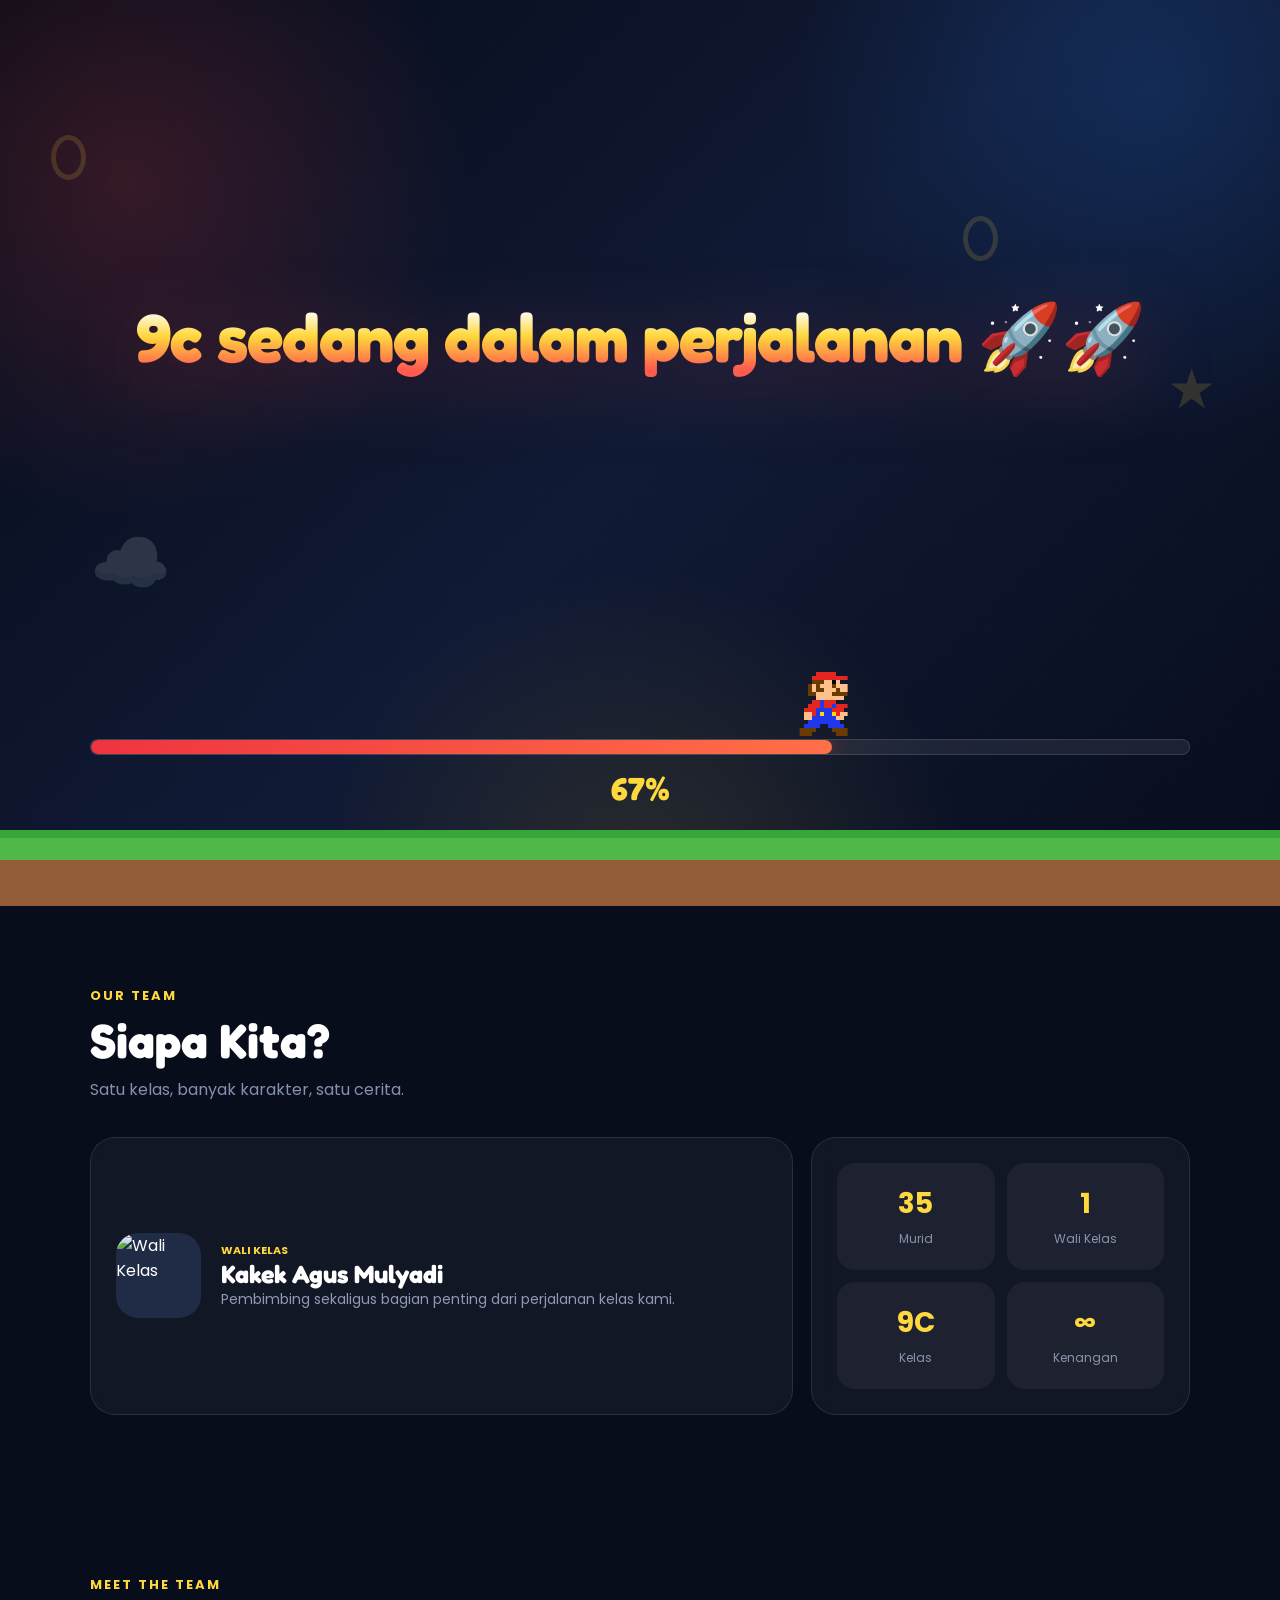
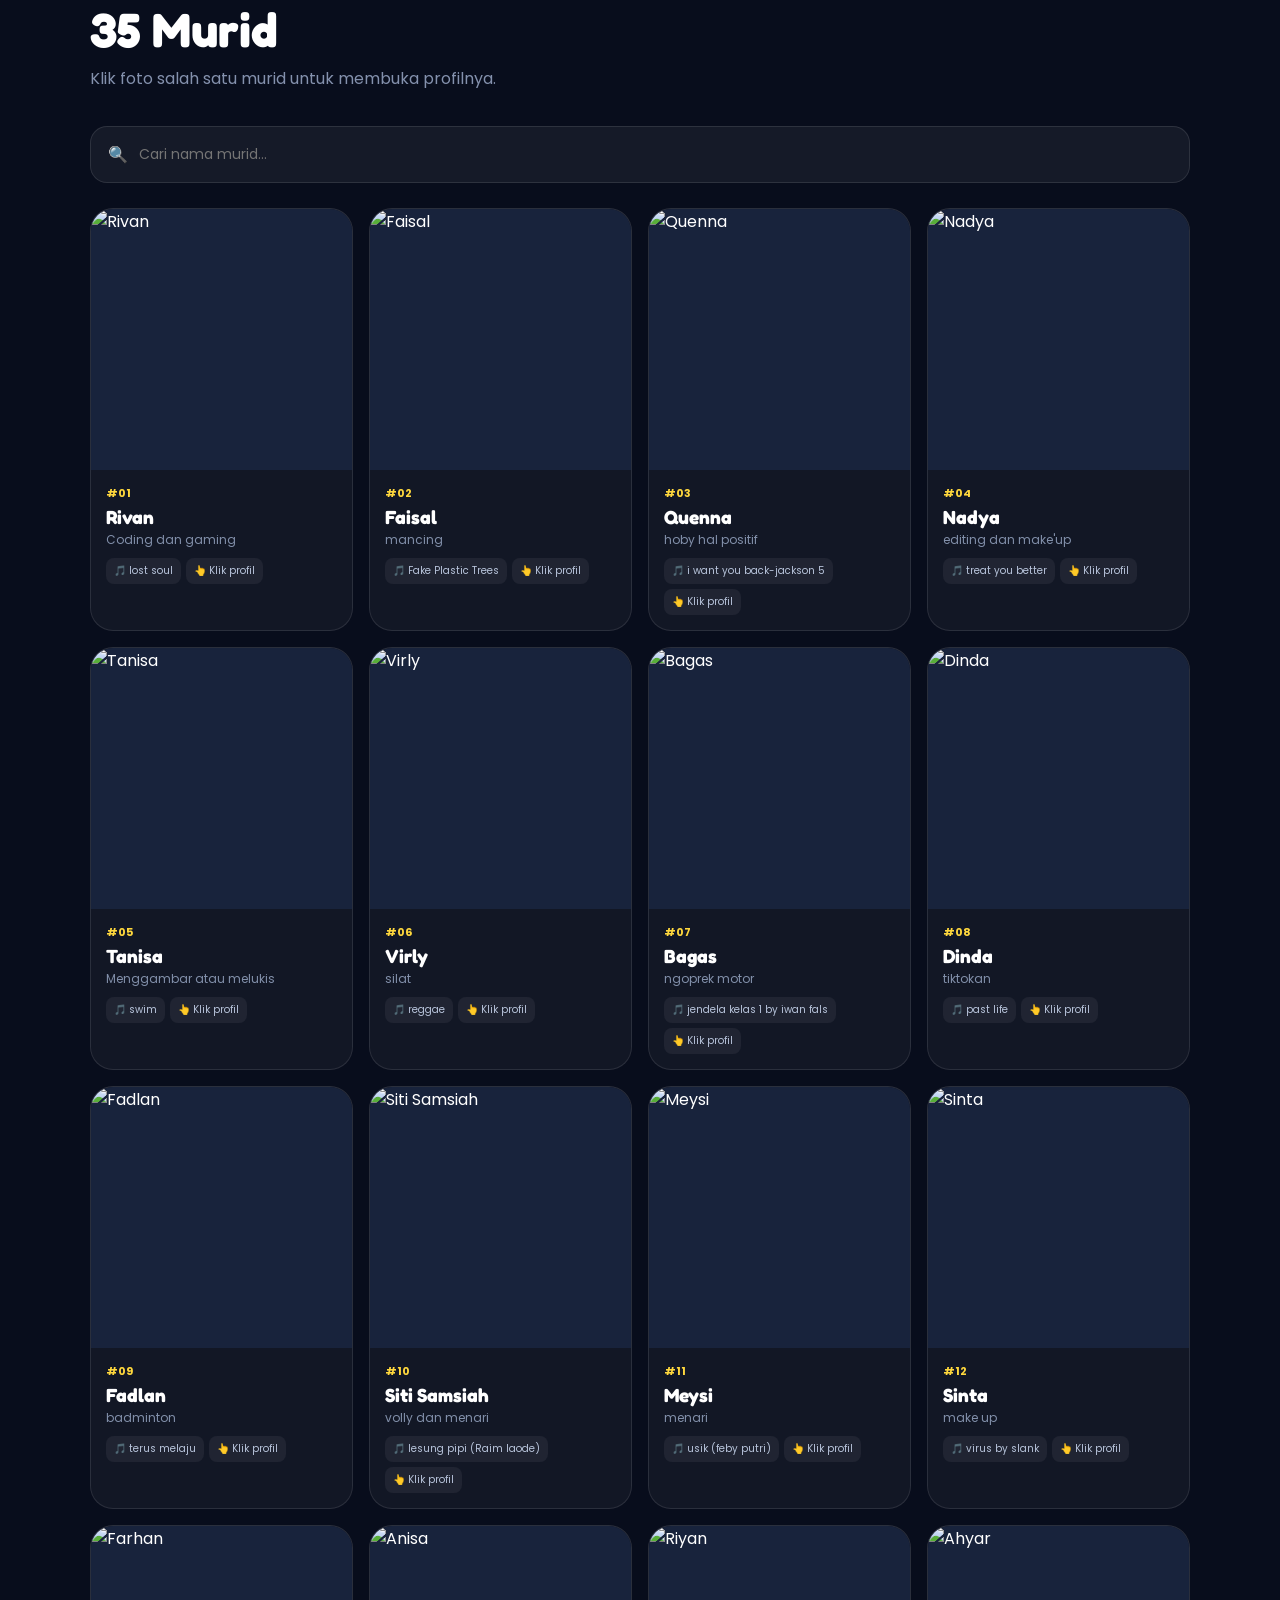
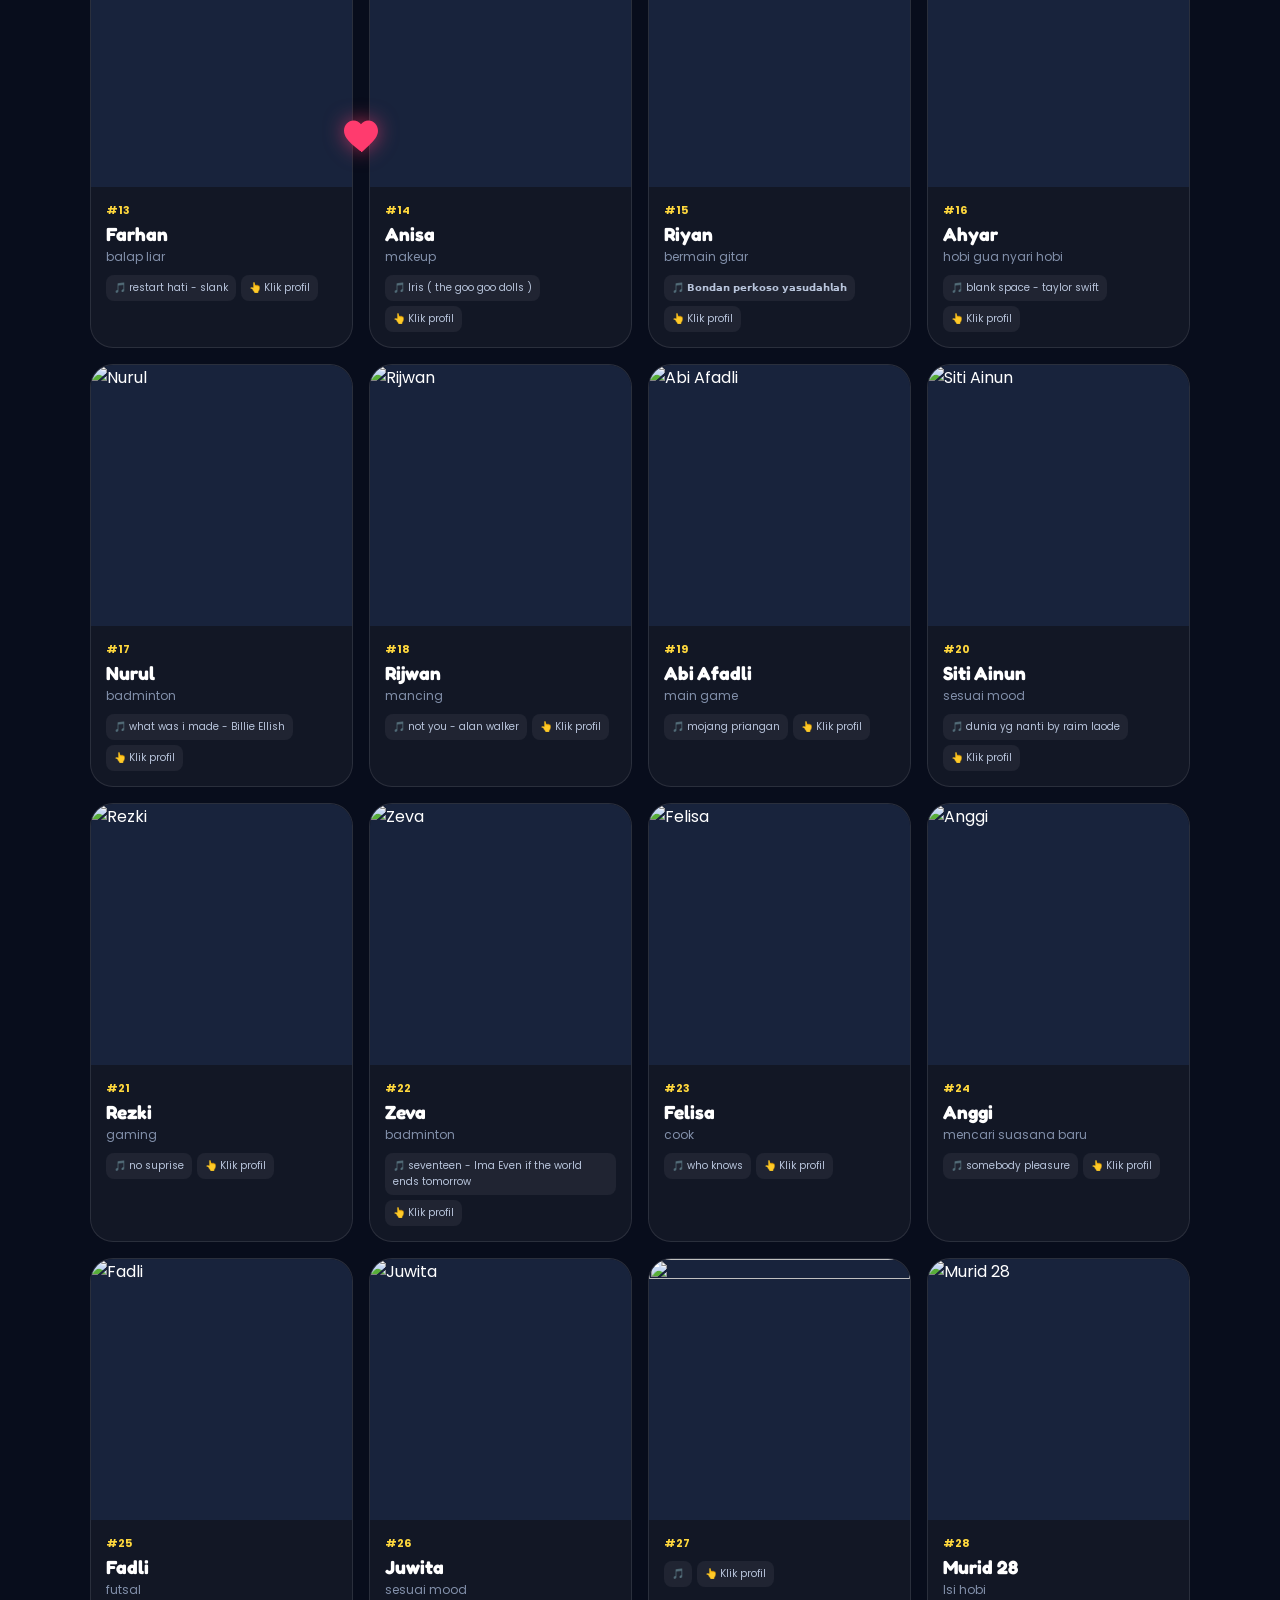
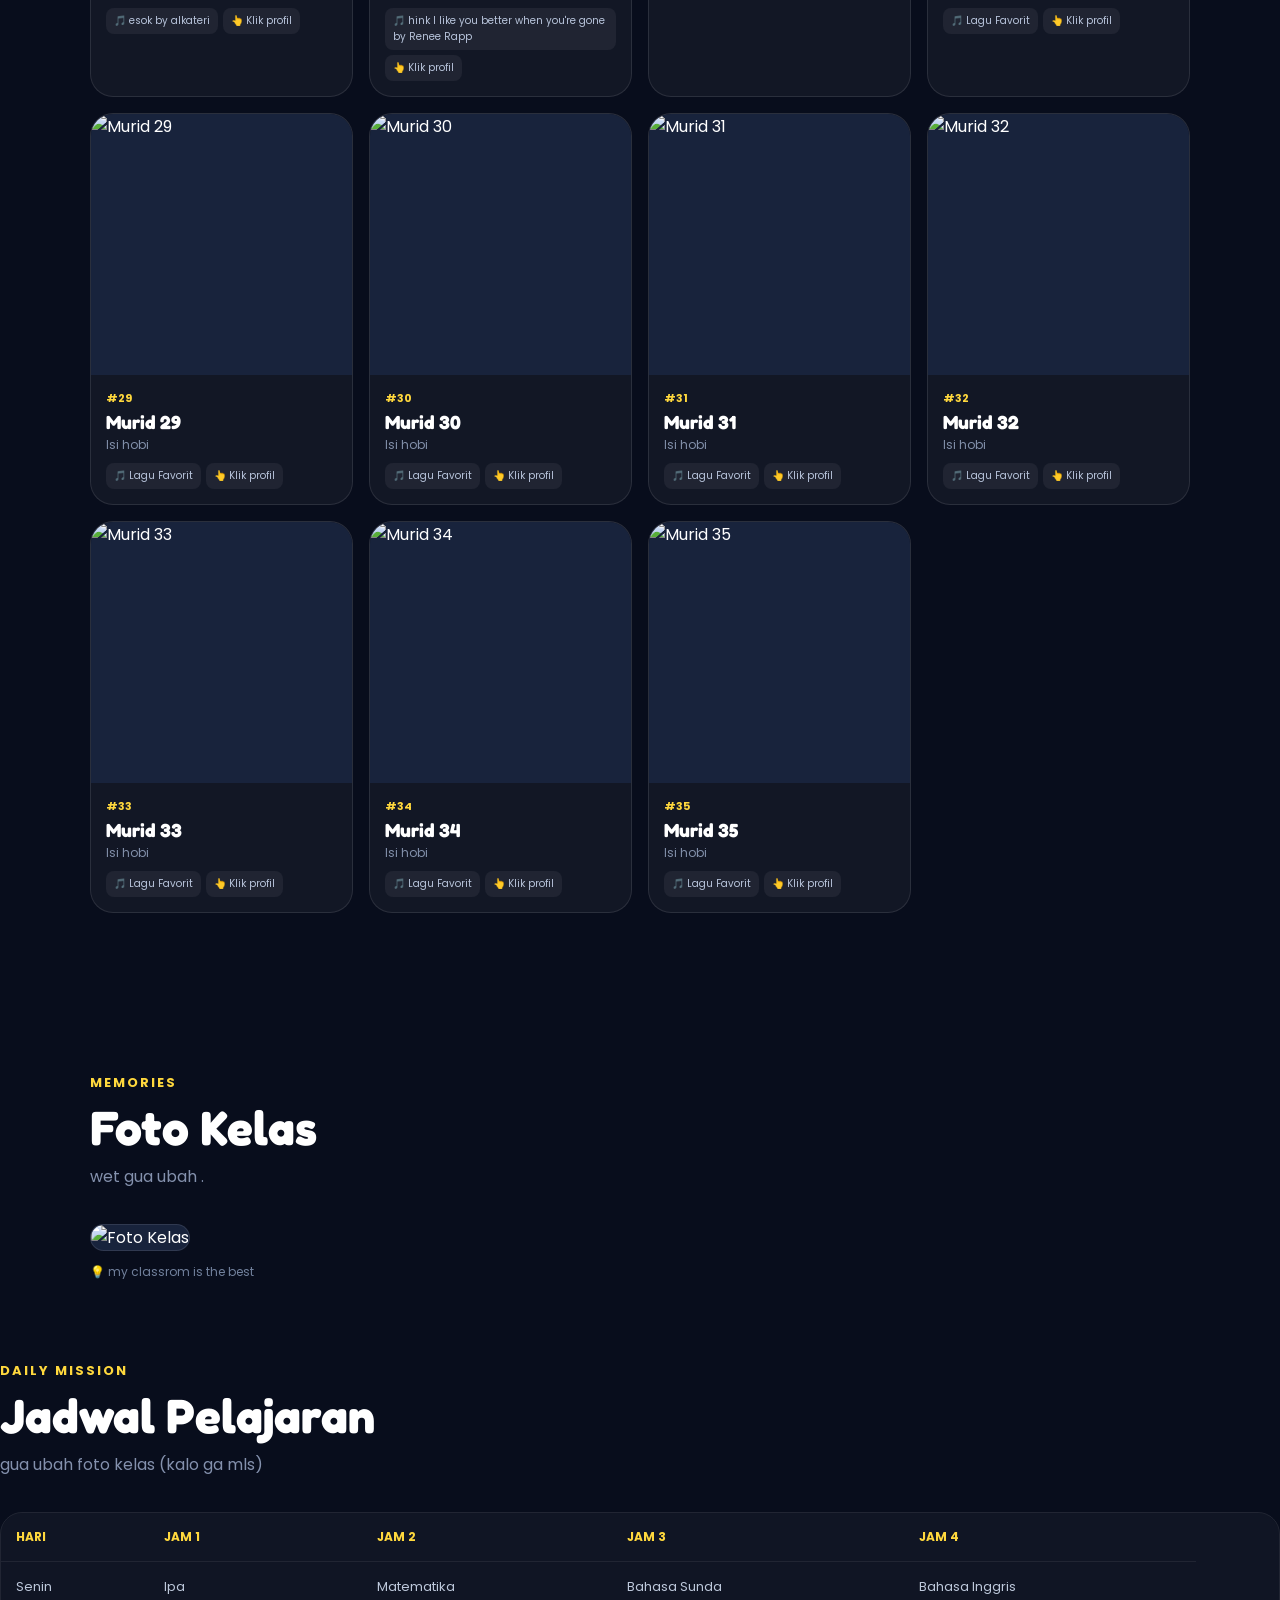
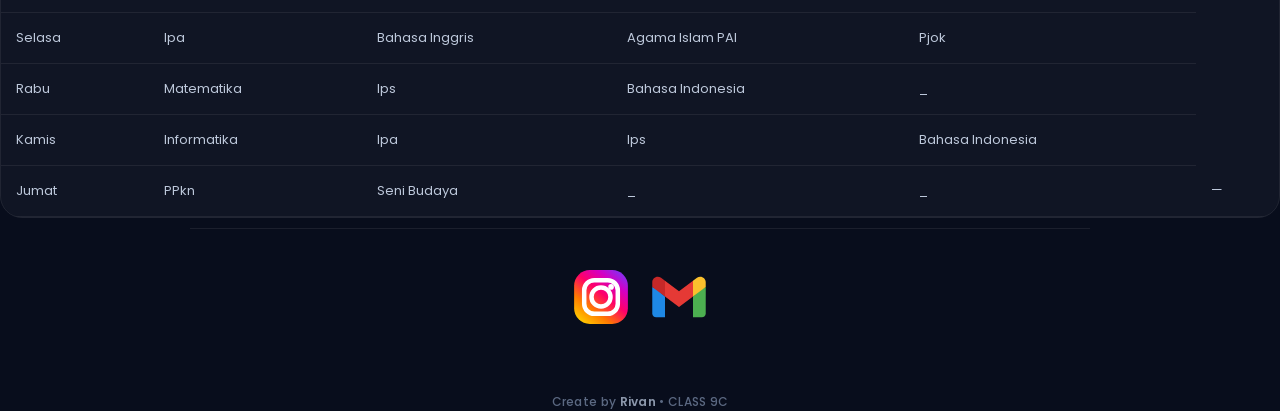
==== website.html @ b0327712 "Update website.html" ====
<!DOCTYPE html>
<head>
<meta charset="UTF-8">
<meta name="viewport" content="width=device-width, initial-scale=1.0">
<meta name="theme-color" content="#0b1020">
<title>CLASS 9C — Super Mario</title>
<!-- Lenis Smooth Scroll CSS -->
<link rel="stylesheet" href="https://unpkg.com/lenis@1.1.18/dist/lenis.css">
    
<style>
@import url('https://fonts.googleapis.com/css2?family=Fredoka:wght@400;500;600;700&family=Poppins:wght@400;500;600;700;800&display=swap');

*{
    margin:0;
    padding:0;
    box-sizing:border-box;
}

/* LENIS OVERRIDES */
html.lenis, html.lenis body {
  height: auto;
}

.lenis.lenis-smooth {
  scroll-behavior: auto !important;
}
    

body{
    font-family:'Poppins',sans-serif;
    background:#080d1c;
    color:white;
    overflow-x:hidden;
}

/* ================= BACKGROUND ================= */

body::before{
    content:"";
    position:fixed;
    inset:0;
    z-index:-3;
    background:
        radial-gradient(circle at 10% 20%,rgba(255,70,70,.18),transparent 25%),
        radial-gradient(circle at 90% 10%,rgba(40,130,255,.18),transparent 25%),
        radial-gradient(circle at 50% 100%,rgba(255,210,50,.12),transparent 30%),
        linear-gradient(135deg,#070b18,#101a35 50%,#080d1c);
}

body::after{
    content:"";
    position:fixed;
    inset:0;
    z-index:-2;
    opacity:.18;
    background-image:
        linear-gradient(rgba(255,255,255,.04) 1px,transparent 1px),
        linear-gradient(90deg,rgba(255,255,255,.04) 1px,transparent 1px);
    background-size:45px 45px;
    pointer-events:none;
}

/* ================= FLOATING OBJECTS ================= */

.floating{
    position:fixed;
    z-index:-1;
    opacity:.15;
    pointer-events:none;
    animation:float 7s ease-in-out infinite;
}

.coin{
    width:35px;
    height:45px;
    border:5px solid #ffd83d;
    border-radius:50%;
}

.star{
    font-size:55px;
    color:#ffd83d;
}

.cloud{
    font-size:65px;
}

.float1{top:15%;left:4%}
.float2{top:45%;right:4%;animation-delay:1s}
.float3{bottom:15%;left:8%;animation-delay:2s}
.float4{top:65%;right:15%;animation-delay:3s}

@keyframes float{
    0%,100%{transform:translateY(0) rotate(0)}
    50%{transform:translateY(-25px) rotate(8deg)}
}

/* ================= NAVBAR ================= */

.navbar{
    position:fixed;
    top:15px;
    left:50%;
    transform:translateX(-50%);
    width:min(1100px,calc(100% - 25px));
    z-index:1000;
    padding:12px 18px;
    border:1px solid rgba(255,255,255,.12);
    border-radius:22px;
    background:rgba(10,15,32,.78);
    backdrop-filter:blur(20px);
    box-shadow:0 15px 50px rgba(0,0,0,.3);
    display:flex;
    align-items:center;
    justify-content:space-between;
}

.logo{
    display:flex;
    align-items:center;
    gap:10px;
    font-family:'Fredoka',sans-serif;
    font-weight:700;
    font-size:19px;
}

.logo-mushroom{
    width:35px;
    height:30px;
    background:#ef3340;
    border-radius:18px 18px 10px 10px;
    position:relative;
}

.logo-mushroom::before{
    content:"";
    position:absolute;
    width:9px;
    height:9px;
    background:white;
    border-radius:50%;
    left:7px;
    top:6px;
    box-shadow:13px 3px white;
}

.nav-links{
    display:flex;
    gap:7px;
}

.nav-links button{
    border:0;
    background:transparent;
    color:#cbd5e1;
    padding:9px 13px;
    border-radius:12px;
    cursor:pointer;
    font-family:inherit;
    transition:.25s;
}

.nav-links button:hover{
    color:white;
    background:rgba(255,255,255,.08);
}

@media(max-width:700px){
    .nav-links{
        display:none;
    }
}

/* ================= HERO ================= */

.hero{
    min-height:720px;
    padding:150px 20px 90px;
    display:flex;
    align-items:center;
    justify-content:center;
    text-align:center;
    position:relative;
}

.hero-content{
    max-width:900px;
    animation:heroIn 1s ease;
}

@keyframes heroIn{
    from{
        opacity:0;
        transform:translateY(35px);
    }
    to{
        opacity:1;
        transform:translateY(0);
    }
}

.badge{
    display:inline-flex;
    align-items:center;
    gap:8px;
    padding:8px 15px;
    border-radius:50px;
    background:rgba(255,255,255,.08);
    border:1px solid rgba(255,255,255,.12);
    color:#ffd84a;
    font-size:13px;
    font-weight:600;
    margin-bottom:22px;
}

.hero h1{
    font-family:'Fredoka',sans-serif;
    font-size:clamp(55px,11vw,125px);
    line-height:.9;
    letter-spacing:-5px;
    background:linear-gradient(180deg,#fff 15%,#ffd83d 48%,#ff5b4f 90%);
    background-clip: text;
    -webkit-background-clip: text;
    color:transparent;
    text-shadow:0 15px 50px rgba(255,70,70,.2);
}

.hero h2{
    font-family:'Fredoka',sans-serif;
    margin-top:20px;
    font-size:clamp(20px,4vw,34px);
    color:#dce7ff;
}

.hero p{
    max-width:650px;
    margin:18px auto 30px;
    color:#9ca9c5;
    line-height:1.8;
}

.hero-buttons{
    display:flex;
    justify-content:center;
    gap:12px;
    flex-wrap:wrap;
}

.btn{
    border:0;
    padding:13px 20px;
    border-radius:15px;
    color:white;
    font-family:inherit;
    font-weight:700;
    cursor:pointer;
    transition:.3s;
}

.btn-primary{
    background:linear-gradient(135deg,#ef3340,#ff7048);
    box-shadow:0 10px 30px rgba(239,51,64,.3);
}

.btn-secondary{
    background:rgba(255,255,255,.08);
    border:1px solid rgba(255,255,255,.12);
}

.btn:hover{
    transform:translateY(-3px);
}

.ground{
    position:absolute;
    bottom:0;
    width:100%;
    height:70px;
    background:
        linear-gradient(#50b848 0 35%,#925c38 35% 100%);
    border-top:8px solid #38a53b;
}

/* ================= SECTIONS ================= */

section{
    width:min(1100px,calc(100% - 30px));
    margin:auto;
    padding:80px 0;
}

.section-title{
    margin-bottom:35px;
}

.section-title .small{
    color:#ffd83d;
    font-size:13px;
    font-weight:700;
    text-transform:uppercase;
    letter-spacing:2px;
}

.section-title h2{
    font-family:'Fredoka',sans-serif;
    font-size:clamp(32px,5vw,48px);
    margin-top:5px;
}

.section-title p{
    color:#8491ad;
    margin-top:8px;
}

/* ================= CLASS INFO ================= */

.class-info{
    display:grid;
    grid-template-columns:1.3fr .7fr;
    gap:18px;
}

.info-card{
    border:1px solid rgba(255,255,255,.1);
    background:rgba(255,255,255,.045);
    border-radius:25px;
    padding:25px;
    backdrop-filter:blur(12px);
}

.teacher{
    display:flex;
    align-items:center;
    gap:20px;
}

.teacher-photo{
    width:85px;
    height:85px;
    border-radius:22px;
    object-fit:cover;
    background:#202b46;
}

.teacher h3{
    font-family:'Fredoka',sans-serif;
    font-size:25px;
}

.teacher p{
    color:#8f9ab3;
    font-size:14px;
}

.stats{
    display:grid;
    grid-template-columns:repeat(2,1fr);
    gap:12px;
}

.stat{
    padding:20px;
    border-radius:18px;
    background:rgba(255,255,255,.05);
    text-align:center;
}

.stat strong{
    display:block;
    font-size:28px;
    color:#ffd83d;
}

.stat span{
    color:#8995ad;
    font-size:12px;
}

/* ================= SEARCH ================= */

.search-box{
    position:relative;
    margin-bottom:25px;
}

.search-box input{
    width:100%;
    padding:17px 20px 17px 48px;
    border-radius:17px;
    border:1px solid rgba(255,255,255,.1);
    outline:none;
    color:white;
    background:rgba(255,255,255,.055);
    font-family:inherit;
    font-size:14px;
}

.search-box input:focus{
    border-color:#ffd83d;
    box-shadow:0 0 0 4px rgba(255,216,61,.08);
}

.search-icon{
    position:absolute;
    left:18px;
    top:50%;
    transform:translateY(-50%);
    color:#8995ad;
}

/* ================= STUDENTS ================= */

.students-grid{
    display:grid;
    grid-template-columns:repeat(4,1fr);
    gap:16px;
    position:relative;
}

.couple-heart{
    position:absolute;
    width:34px;
    height:34px;
    transform:translate(-50%,-50%);
    pointer-events:none;
    z-index:6;
    filter:drop-shadow(0 0 10px rgba(255,60,110,.65));
    animation:coupleHeartBeat 1.15s ease-in-out infinite;
    display:none;
}

.couple-heart svg{
    width:100%;
    height:100%;
    display:block;
}

.couple-heart path{
    fill:#ff3b6e;
}

@keyframes coupleHeartBeat{
    0%,100%{transform:translate(-50%,-50%) scale(1);}
    15%{transform:translate(-50%,-50%) scale(1.28);}
    30%{transform:translate(-50%,-50%) scale(0.95);}
    45%{transform:translate(-50%,-50%) scale(1.18);}
    60%,100%{transform:translate(-50%,-50%) scale(1);}
}

.student-card{
    position:relative;
    overflow:hidden;
    border-radius:23px;
    border:1px solid rgba(255,255,255,.1);
    background:rgba(255,255,255,.045);
    cursor:pointer;
    transition:.35s;
    animation:cardIn .6s both;
}

@keyframes cardIn{
    from{
        opacity:0;
        transform:translateY(20px);
    }
    to{
        opacity:1;
        transform:translateY(0);
    }
}

.student-card:hover{
    transform:translateY(-8px) scale(1.015);
    border-color:rgba(255,216,61,.45);
    box-shadow:0 20px 45px rgba(0,0,0,.3);
}

.student-photo{
    width:100%;
    aspect-ratio:1/1;
    object-fit:cover;
    display:block;
    background:#18233c;
}

.student-info{
    padding:15px;
}

.number{
    color:#ffd83d;
    font-size:11px;
    font-weight:700;
}

.student-info h3{
    font-family:'Fredoka',sans-serif;
    font-size:19px;
    margin:3px 0;
}

.student-info p{
    color:#8290aa;
    font-size:12px;
}

.student-tags{
    display:flex;
    gap:5px;
    margin-top:9px;
    flex-wrap:wrap;
}

.tag{
    font-size:10px;
    color:#b8c4db;
    padding:5px 8px;
    border-radius:8px;
    background:rgba(255,255,255,.06);
}

@media(max-width:900px){
    .students-grid{
        grid-template-columns:repeat(3,1fr);
    }
}

@media(max-width:600px){
    .class-info{
        grid-template-columns:1fr;
    }

    .students-grid{
        grid-template-columns:repeat(2,1fr);
        gap:11px;
    }

    .student-info{
        padding:11px;
    }
}

/* ================= PROFILE ================= */

.profile-overlay{
    position:fixed;
    inset:0;
    z-index:2000;
    display:none;
    align-items:center;
    justify-content:center;
    padding:18px;
    background:rgba(3,6,15,.8);
    backdrop-filter:blur(15px);
}

.profile-overlay.active{
    display:flex;
    animation:fadeIn .25s ease;
}

@keyframes fadeIn{
    from{opacity:0}
    to{opacity:1}
}

.profile-box{
    width:min(800px,100%);
    max-height:90vh;
    overflow:auto;
    border-radius:30px;
    border:1px solid rgba(255,255,255,.12);
    background:#10182d;
    box-shadow:0 30px 100px rgba(0,0,0,.55);
    animation:profileIn .35s ease;
}

@keyframes profileIn{
    from{
        opacity:0;
        transform:scale(.94) translateY(20px);
    }
    to{
        opacity:1;
        transform:scale(1) translateY(0);
    }
}

.profile-cover{
    height:180px;
    position:relative;
    background:
        radial-gradient(circle at 20% 30%,#ef3340 0 25px,transparent 26px),
        radial-gradient(circle at 80% 30%,#ffd83d 0 22px,transparent 23px),
        linear-gradient(135deg,#173b70,#51216e);
}

.profile-close{
    position:absolute;
    right:15px;
    top:15px;
    width:40px;
    height:40px;
    border:0;
    border-radius:50%;
    background:rgba(0,0,0,.35);
    color:white;
    cursor:pointer;
    font-size:20px;
}

.profile-main{
    padding:0 28px 30px;
}

.profile-avatar{
    width:130px;
    height:130px;
    object-fit:cover;
    border-radius:28px;
    border:6px solid #10182d;
    margin-top:-65px;
    position:relative;
    background:#18233c;
}

.profile-name{
    margin-top:12px;
    font-family:'Fredoka',sans-serif;
    font-size:32px;
}

.profile-role{
    color:#ffd83d;
    font-size:13px;
}

.profile-grid{
    display:grid;
    grid-template-columns:repeat(2,1fr);
    gap:12px;
    margin-top:25px;
}

.profile-item{
    padding:18px;
    border-radius:18px;
    background:rgba(255,255,255,.05);
}

.profile-item span{
    display:block;
    color:#8491aa;
    font-size:11px;
    margin-bottom:6px;
}

.profile-item strong{
    font-size:14px;
}

.bio{
    margin-top:12px;
    padding:20px;
    border-radius:18px;
    background:rgba(255,255,255,.05);
    color:#b9c4d8;
    line-height:1.8;
    font-size:14px;
}

@media(max-width:550px){
    .profile-grid{
        grid-template-columns:1fr;
    }
}

/* ================= TABLES ================= */

.table-wrap{
    overflow-x:auto;
    border-radius:22px;
    border:1px solid rgba(255,255,255,.1);
}

table{
    width:100%;
    border-collapse:collapse;
    min-width:650px;
    background:rgba(255,255,255,.035);
}

th,td{
    padding:15px;
    text-align:left;
    border-bottom:1px solid rgba(255,255,255,.07);
}

th{
    color:#ffd83d;
    font-size:12px;
    text-transform:uppercase;
}

td{
    color:#bdc8db;
    font-size:13px;
}

tr:hover td{
    background:rgba(255,255,255,.035);
}

/* ================= CLASS PHOTO ================= */

.class-photo{
    width:100%;
    height:420px;
    object-fit:cover;
    border-radius:28px;
    border:1px solid rgba(255,255,255,.1);
    background:#18233c;
}

.photo-note{
    margin-top:12px;
    color:#71809c;
    font-size:12px;
}

/* ================= FOOTER ================= */

footer{
    padding:70px 20px;
    text-align:center;
    border-top:1px solid rgba(255,255,255,.07);
    background:rgba(0,0,0,.15);
}

.footer-logo{
    font-family:'Fredoka',sans-serif;
    font-size:28px;
}

footer p{
    color:#71809c;
    margin-top:8px;
    font-size:12px;
}

/* ================= TO TOP ================= */

.top-btn{
    position:fixed;
    right:18px;
    bottom:18px;
    width:45px;
    height:45px;
    border:1px solid rgba(255,255,255,.1);
    border-radius:15px;
    background:rgba(15,23,42,.85);
    color:white;
    cursor:pointer;
    z-index:900;
    opacity:0;
    pointer-events:none;
    transition:.3s;
}

.top-btn.show{
    opacity:1;
    pointer-events:auto;
}

/* ================= MUSIC BUTTON ================= */

.music-btn{
    position:fixed;
    left:18px;
    bottom:18px;
    width:45px;
    height:45px;
    border:1px solid rgba(255,255,255,.1);
    border-radius:15px;
    background:rgba(15,23,42,.85);
    color:#ffd83d;
    cursor:pointer;
    z-index:900;
}

/* ================= EMPTY ================= */

.empty{
    grid-column:1/-1;
    padding:40px;
    text-align:center;
    color:#78859e;
}

/* ================= SCROLLBAR ================= */

::-webkit-scrollbar{
    width:8px;
}

::-webkit-scrollbar-track{
    background:#080d1c;
}

::-webkit-scrollbar-thumb{
    background:#283657;
    border-radius:20px;
}

::-webkit-scrollbar-thumb:hover{
    background:#3b4c73;
}

  /* ================= REQUEST WEBSITE ================= */

.request-section{
    width:min(900px,calc(100% - 30px));
    margin:30px auto 0;
    padding:55px 20px;
    text-align:center;
    border-top:1px solid rgba(255,255,255,.08);
}

.request-section h2{
    font-family:'Fredoka',sans-serif;
    font-size:clamp(28px,5vw,42px);
    margin-bottom:10px;
}

.request-section p{
    color:#9ca9c5;
    font-size:14px;
    margin-bottom:25px;
}

.request-buttons{
    display:flex;
    justify-content:center;
    align-items:center;
    gap:12px;
    flex-wrap:wrap;
}

/* SEMUA TOMBOL */
.request-btn{
    position:relative;
    display:flex;
    align-items:center;
    justify-content:center;
    gap:9px;

    min-width:145px;
    padding:14px 22px;

    border-radius:17px;
    color:white;
    text-decoration:none;

    font-family:'Poppins',sans-serif;
    font-size:14px;
    font-weight:700;

    overflow:hidden;

    transition:
        transform .3s ease,
        box-shadow .3s ease,
        filter .3s ease;
}

/* EFEK CAHAYA */
.request-btn::before{
    content:"";
    position:absolute;
    top:0;
    left:-120%;
    width:80%;
    height:100%;

    background:linear-gradient(
        100deg,
        transparent,
        rgba(255,255,255,.3),
        transparent
    );

    transform:skewX(-20deg);
    transition:left .6s ease;
}

.request-btn:hover::before{
    left:140%;
}

.request-btn span{
    font-size:20px;
    position:relative;
    z-index:1;
}

.request-btn{
    position:relative;
    z-index:1;
}

.request-btn:hover{
    transform:translateY(-5px) scale(1.03);
    filter:brightness(1.12);
}

.request-btn:active{
    transform:translateY(-1px) scale(.97);
}


/* WHATSAPP */
.request-whatsapp{
    background:linear-gradient(
        135deg,
        #25D366,
        #128C7E
    );

    box-shadow:
        0 10px 30px rgba(37,211,102,.25);
}

.request-whatsapp:hover{
    box-shadow:
        0 15px 40px rgba(37,211,102,.45);
}


/* INSTAGRAM */
.request-instagram{
    background:linear-gradient(
        135deg,
        #833AB4,
        #E1306C,
        #F77737
    );

    box-shadow:
        0 10px 30px rgba(225,48,108,.25);
}

.request-instagram:hover{
    box-shadow:
        0 15px 40px rgba(225,48,108,.45);
}


/* GMAIL */
.request-gmail{
    background:linear-gradient(
        120deg,
        #EA4335,
        #C5221F
    );

    box-shadow:
        0 10px 30px rgba(234,67,53,.25);
}

.request-gmail:hover{
    box-shadow:
        0 7px 10px rgba(234,67,53,.45);
}


@media(max-width:500px){

    .request-buttons{
        flex-direction:column;
    }

    .request-btn{
        width:min(280px,100%);
    }

}
  .developer{
    margin-top:12px;
    color:#64748b;
    font-size:8px;
    letter-spacing:.7px;
    opacity:.8;
}

.developer strong{
    color:#94a3b8;
    font-weight:600;
}
  /* Tombol lebih kecil */
.request-btn{
    min-width:80px;
    padding:5px 5px;
    border-radius:3px;
    font-size:15px;
    gap:6px;
}

.request-btn span{
    font-size:15px;
}

/* Teks developer lebih kecil */
.developer{
    margin-top:4px;
    font-size:4px;
    letter-spacing:.1px;
}
.developer{
    margin-top:22px;
    text-align:center;
    color:#71809c;
    font-size:12px;
    font-weight:500;
    letter-spacing:.3px;
}

.developer strong{
    color:#aebbd0;
    font-weight:600;
}
  .instagram-logo{
    width:70px;
    height:60px;
    display:inline-block;
    text-decoration:none;
    transition:transform .3s ease, filter .3s ease;
}

.instagram-logo svg{
    width:80%;
    height:80%;
    display:block;
}

.instagram-logo:hover{
    transform:scale(1.08);
    filter:drop-shadow(0 8px 18px rgba(225,48,108,.45));
}

.instagram-logo:active{
    transform:scale(.94);
}

  /* =========================================================
   BAGIAN PALING BAWAH: Instagram + Gmail + tulisan developer
   (sosial.css) — dipasang di index.html lewat:
   <link rel="stylesheet" href="sosial.css">
   ========================================================= */

/* ---------- Wadah bagian bawah ---------- */
.request-section{
    width:min(900px,calc(100% - 30px));
    margin:10px auto 0;
    padding:40px 20px 34px;
    text-align:center;
    border-top:1px solid rgba(255,255,255,.08);
}

.request-section p{
    color:#9ca9c5;
    font-size:14px;
    margin-bottom:25px;
}

/* ---------- Baris logo (sejajar) ---------- */
.request-buttons{
    display:flex;
    flex-direction:row;
    justify-content:center;
    align-items:center;
    gap:22px;
    flex-wrap:nowrap;
}

/* ---------- Logo Instagram ---------- */
.instagram-logo{
    width:56px;
    height:56px;
    display:flex;
    align-items:center;
    justify-content:center;
    text-decoration:none;
    transition:transform .3s ease, filter .3s ease;
}

.instagram-logo svg{
    width:56px;
    height:56px;
    max-width:100%;
    display:block;
}

.gmail-logo svg{
    height:46px;
}

.instagram-logo:hover{
    transform:scale(1.08);
    filter:drop-shadow(0 8px 18px rgba(225,48,108,.45));
}

.instagram-logo:active{
    transform:scale(.94);
}

/* ---------- Logo Gmail (pakai gaya dasar Instagram, cahaya merah) ---------- */
.gmail-logo:hover{
    filter:drop-shadow(0 8px 18px rgba(234,67,53,.45));
}

/* ---------- Tulisan developer ---------- */
.developer{
    display:block;
    clear:both;
    position:static;
    margin-top:34px;
    text-align:center;
    color:#71809c;
    font-size:12px;
    font-weight:500;
    letter-spacing:.3px;
    opacity:.8;
}

.developer strong{
    color:#aebbd0;
    font-weight:600;
}

</style>
</head>



<!-- FLOATING MARIO STYLE OBJECTS -->
<div class="floating star float1">★</div>
<div class="floating cloud float2">☁</div>
<div class="floating star float3">★</div>
<div class="floating cloud float4">☁</div>
<div class="floating cloud float5">🍄</div>
<div class="floating cloud float6">🍄</div>

<!-- NAVBAR -->
<nav class="navbar">
    <div class="logo">
        <div class="logo-mushroom"></div>
        CLASS 9C
    </div>

    <div class="nav-links">
        <button onclick="goTo('home')">Home</button>
        <button onclick="goTo('students')">Murid</button>
        <button onclick="goTo('gallery')">Foto Kelas</button>
        <button onclick="goTo('schedule')">Jadwal</button>
        <button onclick="goTo('piket')">Piket</button>
    </div>
</nav>

<!-- HERO -->
<header class="hero" id="home">

    <div class="hero-content">

        <div class="badge">
            🍄 WELCOME TO OUR CLASS
        </div>

        <h1>CLASS<br>9C</h1>

        <h2>Level Up Together 🚀</h2>

        <p>
            Tempat menyimpan cerita, kenangan, tawa,
            perjuangan dan perjalanan satu kelas.
            Bukan cuma teman sekelas — kita satu team.
        </p>

        <div class="hero-buttons">
            <button class="btn btn-primary" onclick="goTo('students')">
                👨‍🎓 Lihat Murid
            </button>

            <button class="btn btn-secondary" onclick="goTo('gallery')">
                📸 Foto Kelas
            </button>
        </div>

    </div>

    <div class="ground"></div>
</header>

<!-- CLASS INFO -->
<section>

    <div class="section-title">
        <div class="small">OUR TEAM</div>
        <h2>Siapa Kita?</h2>
        <p>Satu kelas, banyak karakter, satu cerita.</p>
    </div>

    <div class="class-info">

        <div class="info-card teacher">
            <img
                id="teacherphoto"
                class="teacher-photo"
                src="https://cdn.phototourl.com/member/2026-09-23-f81e9435-f50e-4c77-9fb5-57d196e54a01.jpg"
                alt="Wali Kelas"
            >

            <div>
                <div style="color:#ffd83d;font-size:11px;font-weight:700">
                    WALI KELAS
                </div>

                <h3 id="teacherName">
                    Kakek Agus Mulyadi
                </h3>

                <p>
                    Pembimbing sekaligus bagian penting
                    dari perjalanan kelas kami.
                </p>
            </div>
        </div>

        <div class="info-card stats">
            <div class="stat">
                <strong>35</strong>
                <span>Murid</span>
            </div>

            <div class="stat">
                <strong>1</strong>
                <span>Wali Kelas</span>
            </div>

            <div class="stat">
                <strong>9C</strong>
                <span>Kelas</span>
            </div>

            <div class="stat">
                <strong>∞</strong>
                <span>Kenangan</span>
            </div>
        </div>

    </div>
</section>

<!-- STUDENTS -->
<section id="students">

    <div class="section-title">
        <div class="small">MEET THE TEAM</div>
        <h2>35 Murid</h2>
        <p>Klik foto salah satu murid untuk membuka profilnya.</p>
    </div>

    <div class="search-box">
        <span class="search-icon">🔍</span>

        <input
            type="text"
            id="searchInput"
            placeholder="Cari nama murid..."
            oninput="searchStudents()"
        >
    </div>

    <div class="students-grid" id="studentsGrid"></div>

</section>

<!-- CLASS PHOTO -->
<section id="gallery">

    <div class="section-title">
        <div class="small">MEMORIES</div>
        <h2>Foto Kelas</h2>
        <p>wet gua ubah .</p>
    </div>

    <img
        class="class-photo"
        id="classPhoto"
        src="https://images.unsplash.com/photo-1529156069898-49953e39b3ac?w=1400"
        alt="Foto Kelas"
    >

    <div class="photo-note">
        💡 my classrom is the best
        
    </div>

</section>

<!-- SCHEDULE -->

    <div class="section-title">
        <div class="small">DAILY MISSION</div>
        <h2>Jadwal Pelajaran</h2>
        <p>gua ubah foto kelas  (kalo ga mls) </p>
    </div>

    <div class="table-wrap">

        <table>

            <thead>
                <tr>
                    <th>Hari</th>
                    <th>Jam 1</th>
                    <th>Jam 2</th>
                    <th>Jam 3</th>
                    <th>Jam 4</th>
                </tr>
            </thead>

            <tbody>

                <tr>
                    <td>Senin</td>
                    <td>Ipa</td>
                    <td>Matematika</td>
                    <td>Bahasa Sunda</td>
                    <td>Bahasa Inggris</td>
                </tr>

                <tr>
                    <td>Selasa</td>
                    <td>Ipa</td>
                    <td>Bahasa Inggris</td>
                    <td>Agama Islam PAI</td>
                    <td>Pjok</td>
                </tr>

                <tr>
                    <td>Rabu</td>
                    <td>Matematika</td>
                    <td>Ips</td>
                    <td>Bahasa Indonesia</td>
                   <td>_</td>
                </tr>

                <tr>
                    <td>Kamis</td>
                    <td>Informatika</td>
                    <td>Ipa</td>
                    <td>Ips</td>
                    <td>Bahasa Indonesia</td>
                </tr>

             <tr>
                    <td>Jumat</td>
                    <td>PPkn</td>
                    <td>Seni Budaya</td>
                    <td>_</td>
                    <td>_</td>
                    <td>—</td>
                </tr>

            </tbody>

        </table>

    </div>

</section>


<!-- ================= REQUEST WEBSITE ================= -->

<section class="request-section">

 <div class="request-buttons" style="display:flex;flex-direction:row;justify-content:center;align-items:center;gap:22px;flex-wrap:nowrap">
     <a class="instagram-logo" style="display:flex;align-items:center;justify-content:center;width:56px;height:56px"
   href="https://www.instagram.com/_ixc.archive?stkn=NXp6MnNwdzZ0MXMx"
   target="_blank"
   rel="noopener"
   aria-label="Instagram">

    <svg viewBox="0 0 100 100" width="56" height="56" style="width:56px;height:56px;display:block" xmlns="http://www.w3.org/2000/svg">

        <defs>
            <linearGradient id="instagramGradient"
                            x1="10%" y1="100%"
                            x2="90%" y2="0%">
                <stop offset="0%" stop-color="#FFD600"/>
                <stop offset="28%" stop-color="#FF7A00"/>
                <stop offset="55%" stop-color="#FF0069"/>
                <stop offset="78%" stop-color="#D300C5"/>
                <stop offset="100%" stop-color="#7638FA"/>
            </linearGradient>
        </defs>

        <!-- Background gradient -->
        <rect x="2" y="2"
              width="96" height="96"
              rx="28"
              fill="url(#instagramGradient)"/>

        <!-- Rounded square putih -->
        <rect x="20" y="20"
              width="60" height="60"
              rx="18"
              fill="none"
              stroke="#fff"
              stroke-width="8"/>

        <!-- Lingkaran kamera putih -->
        <circle cx="50" cy="50"
                r="17"
                fill="none"
                stroke="#fff"
                stroke-width="8"/>

        <!-- Titik kanan atas -->
        <circle cx="68" cy="32"
                r="5"
                fill="#fff"/>

    </svg>
     </a>
        <a class="instagram-logo gmail-logo" style="display:flex;align-items:center;justify-content:center;width:56px;height:56px"
   href="https://kirim-pesan-ke-developerrrr.netlify.app/"
   target="_blank"
   rel="noopener"
   aria-label="Gmail">

    <svg viewBox="2 6 44 36" width="56" height="46" style="width:56px;height:46px;display:block" xmlns="http://www.w3.org/2000/svg">
        <path fill="#4caf50" d="M45,16.2l-5,2.75l-5,4.75L35,40h7c1.657,0,3-1.343,3-3V16.2z"/>
        <path fill="#1e88e5" d="M3,16.2l3.614,1.71L13,23.7V40H6c-1.657,0-3-1.343-3-3V16.2z"/>
        <polygon fill="#e53935" points="35,11.2 24,19.45 13,11.2 12,17 13,23.7 24,31.95 35,23.7 36,17"/>
        <path fill="#c62828" d="M3,12.298V16.2l10,7.5V11.2L9.876,8.859C9.132,8.301,8.228,8,7.298,8h0C4.924,8,3,9.924,3,12.298z"/>
        <path fill="#fbc02d" d="M45,12.298V16.2l-10,7.5V11.2l3.124-2.341C38.868,8.301,39.772,8,40.702,8h0C43.076,8,45,9.924,45,12.298z"/>
    </svg>
</a>
</div>


    
</section>

 
             <div class="developer">
               Create by <strong>Rivan</strong> • CLASS 9C
        </div>

<!-- ================= LENIS JAVASCRIPT (Taro Di Sini) ================= -->
<script src="https://unpkg.com/lenis@1.1.18/dist/lenis.min.js"></script>
<script>
  const lenis = new Lenis({
    duration: 1.2,
    easing: (t) => Math.min(1, 1.001 - Math.pow(2, -10 * t)),
    smoothWheel: true,
    touchMultiplier: 2,
  });

  function raf(time) {
    lenis.raf(time);
    requestAnimationFrame(raf);
  }

  requestAnimationFrame(raf);

  function goTo(id) {
    const element = document.getElementById(id);
    if (element) {
      lenis.scrollTo(element, {
        offset: -80,
        duration: 1.5
      });
    }
  }
</script>


         

<script src="musik.js"></script>
<script src="sc2.js"></script>
<script src="mario.js"></script>
<script src="hati berdetak.js"></script>
<script src="foto.js"></script>

</body>
</html>
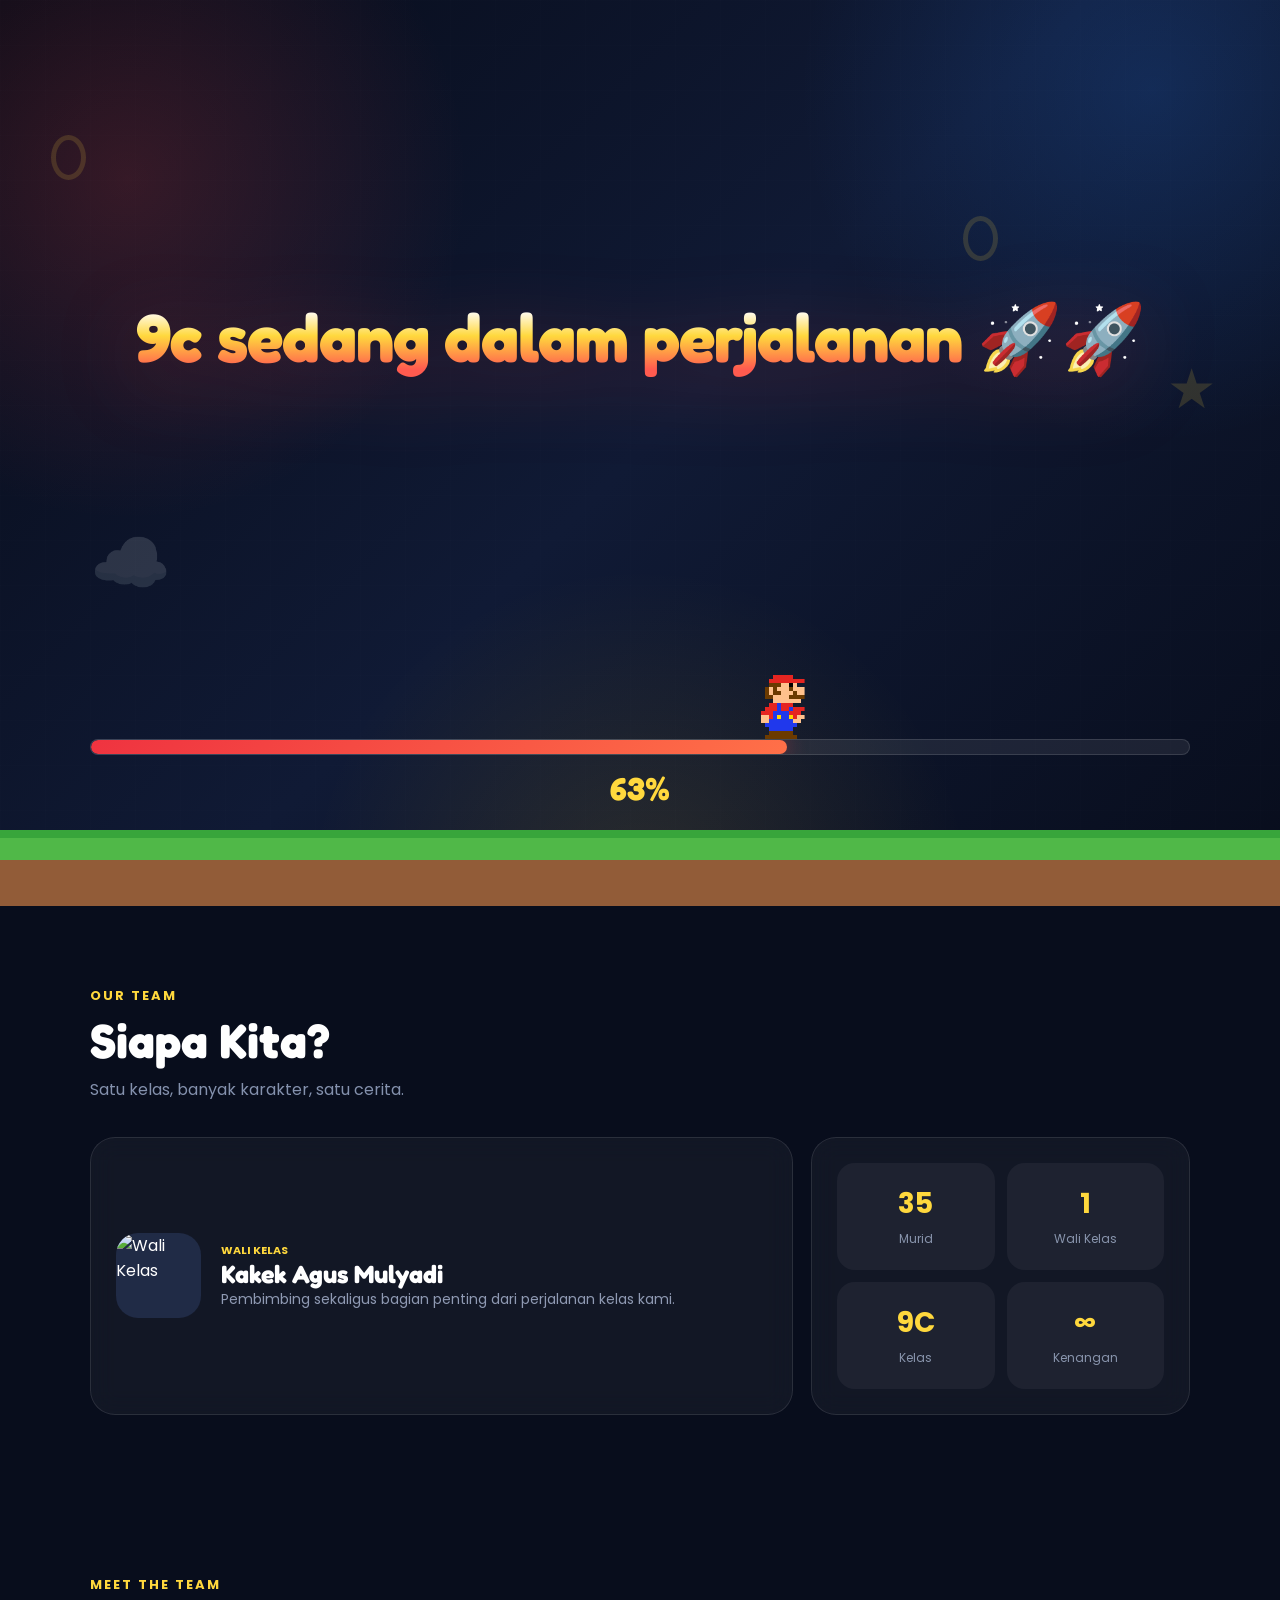
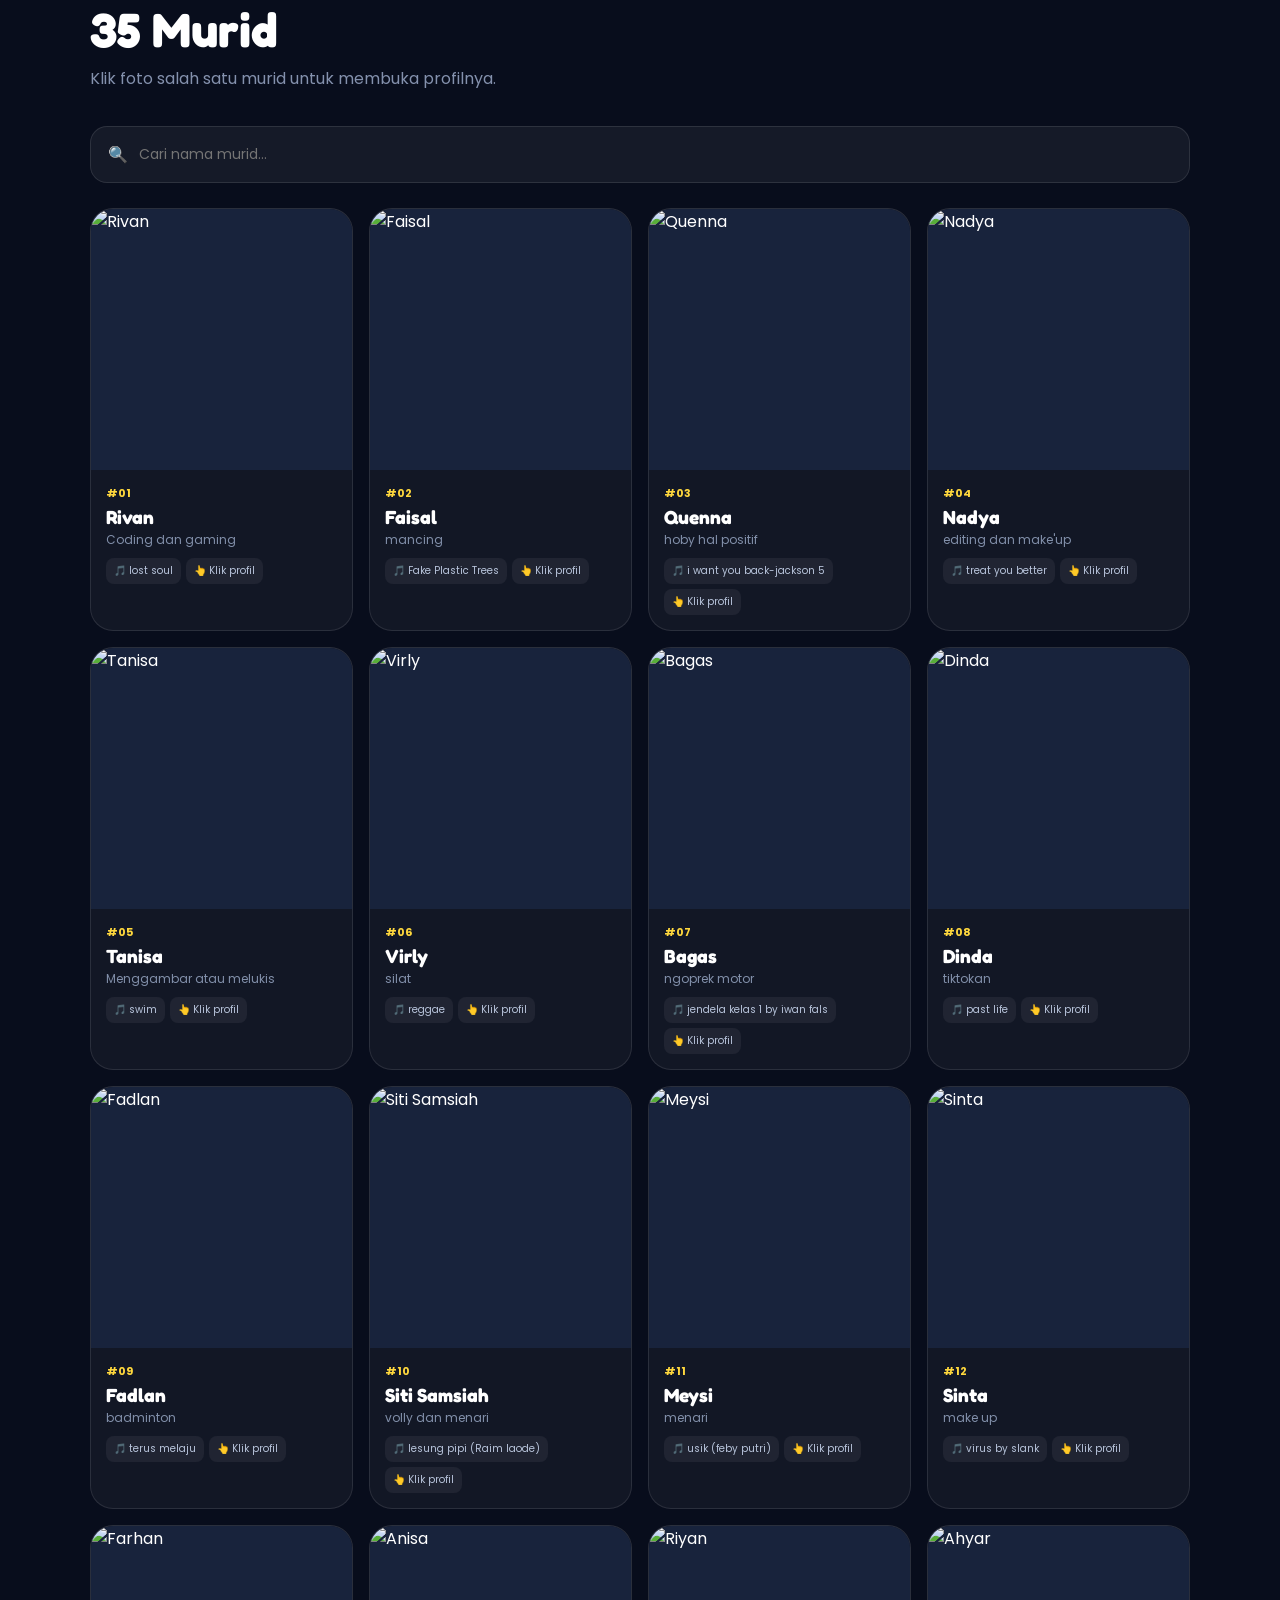
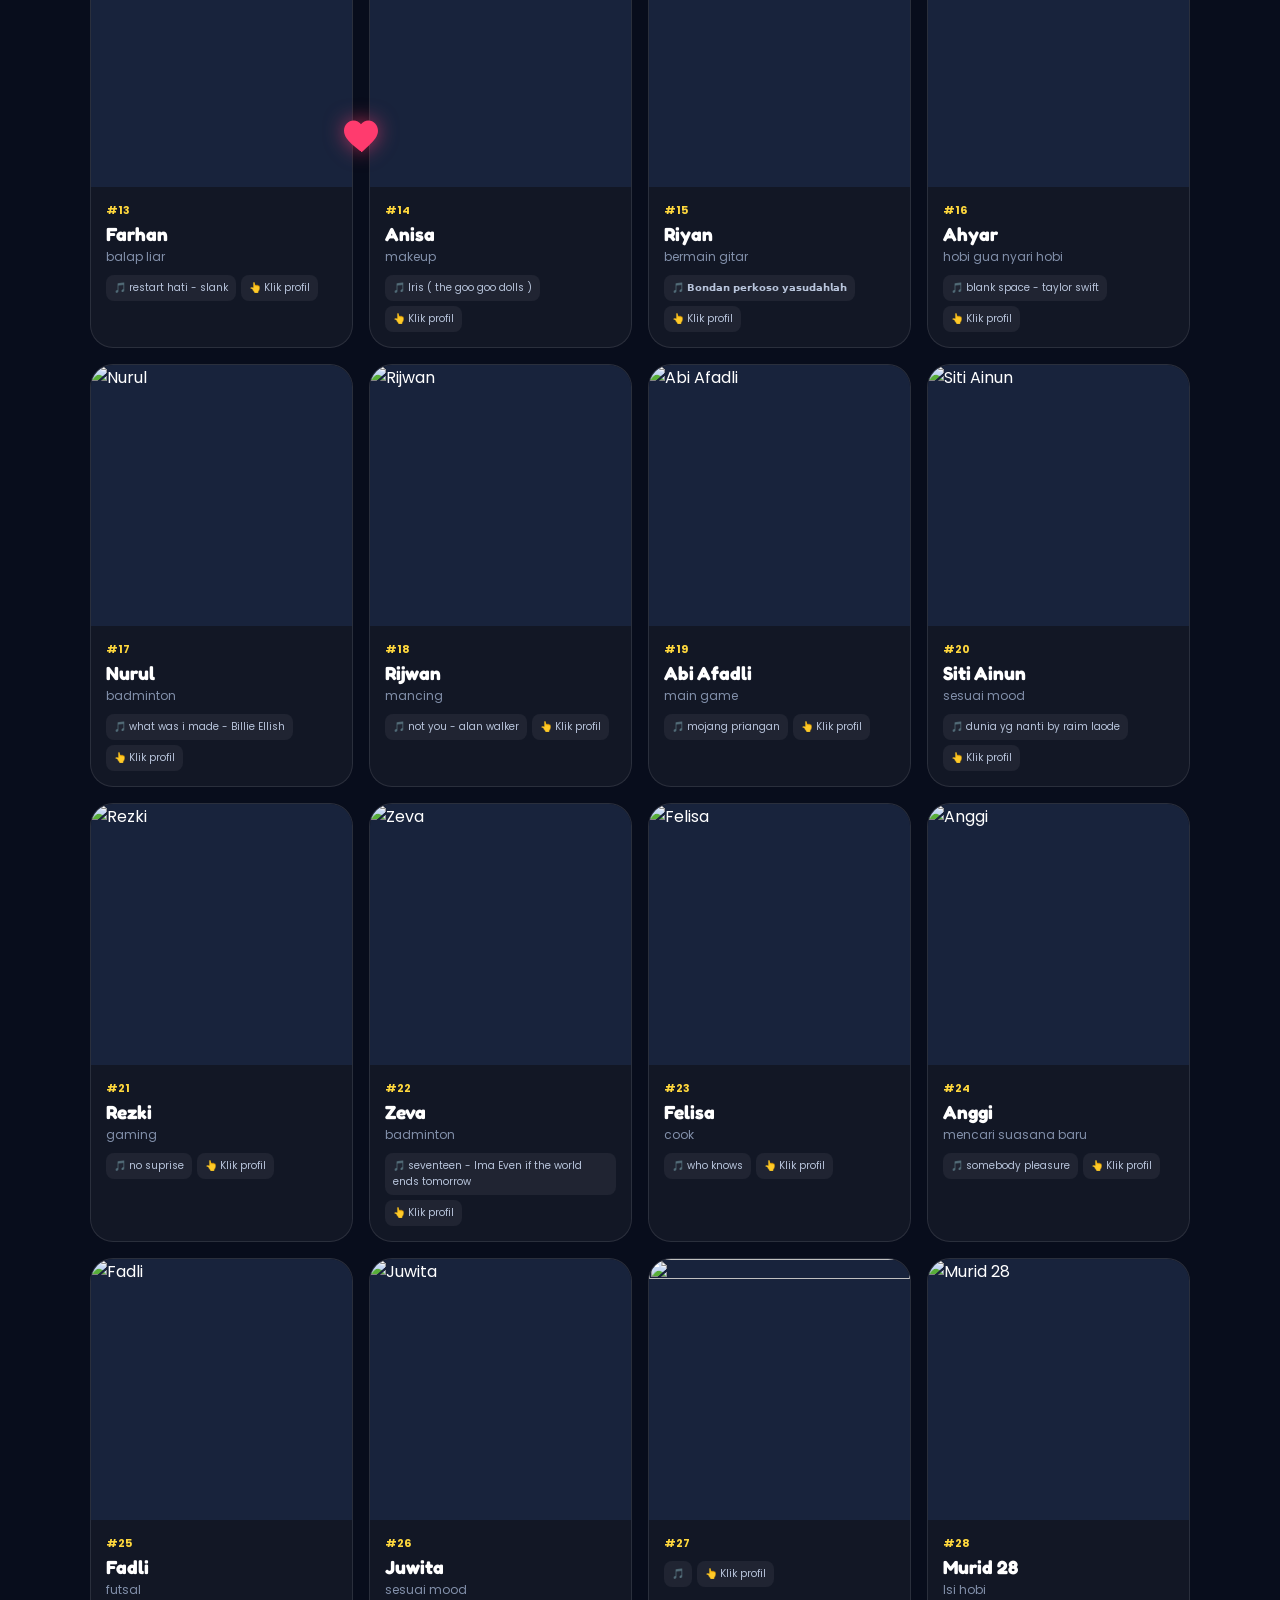
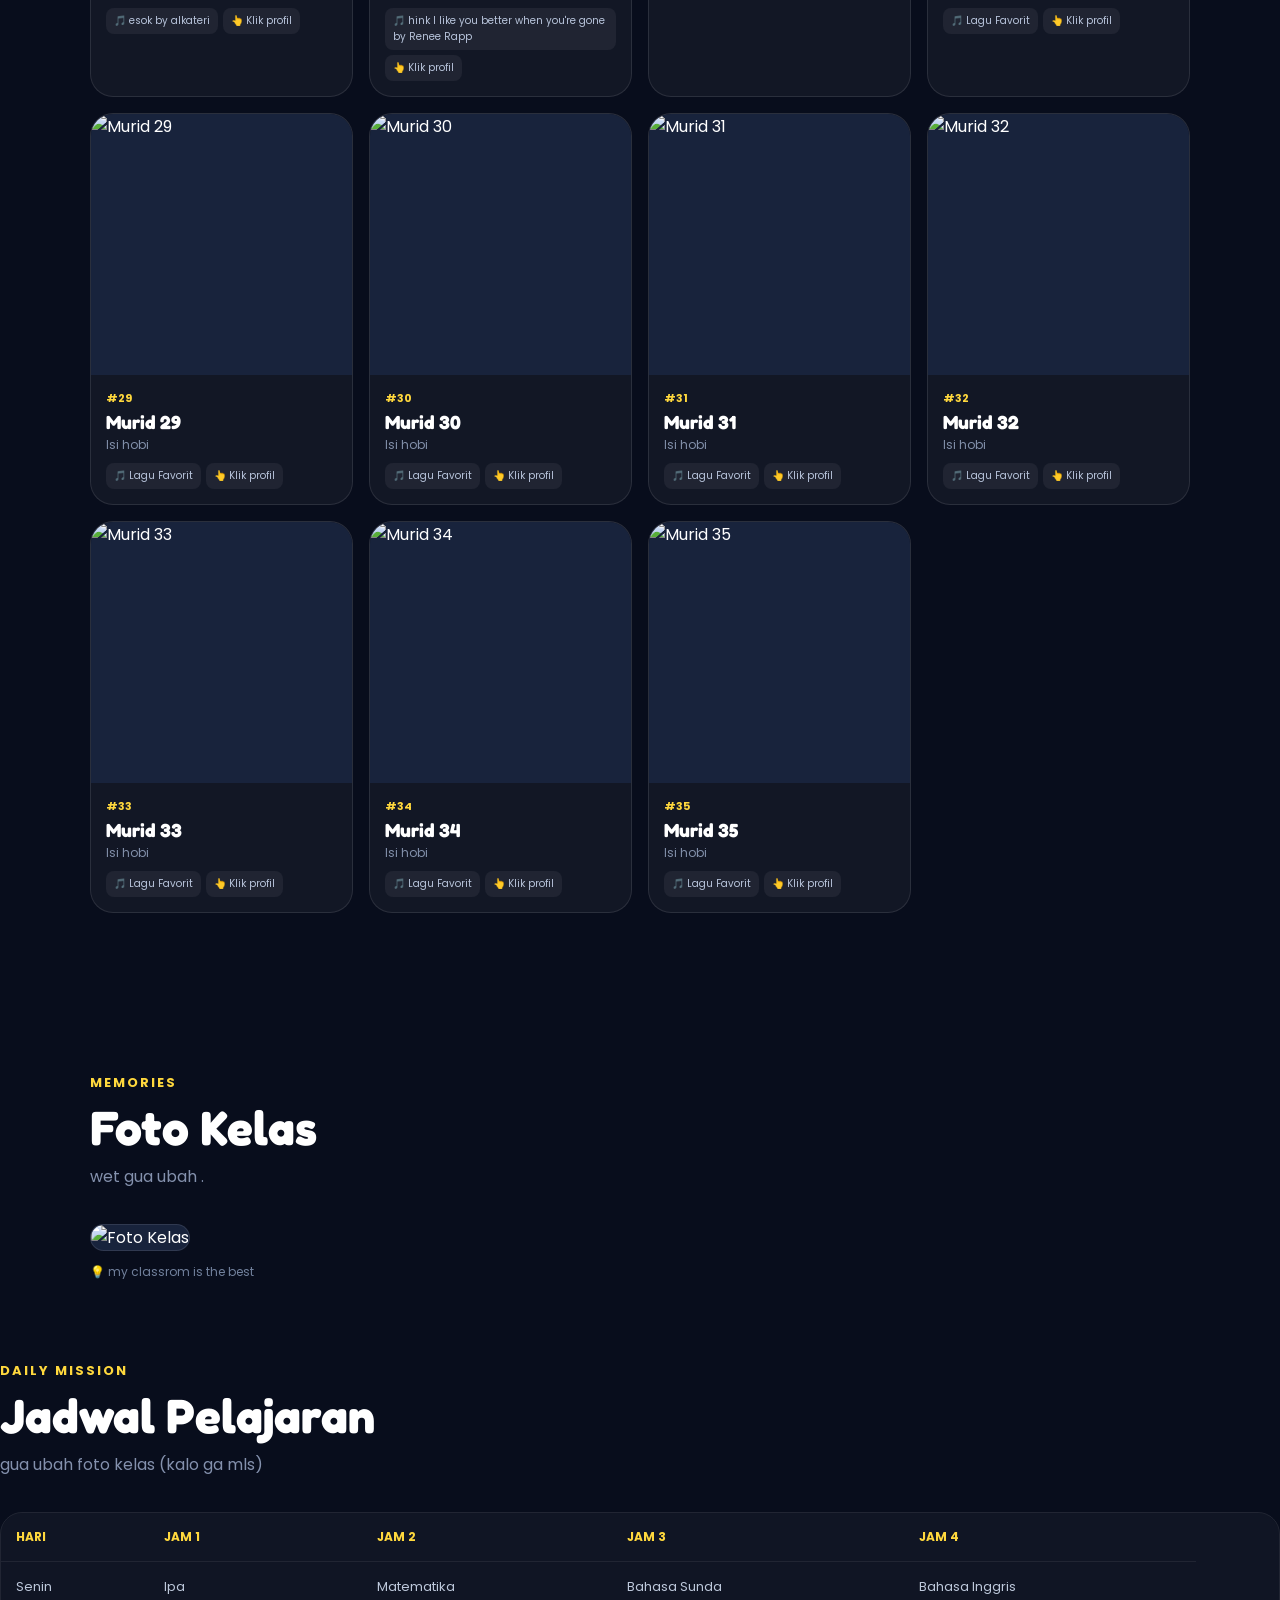
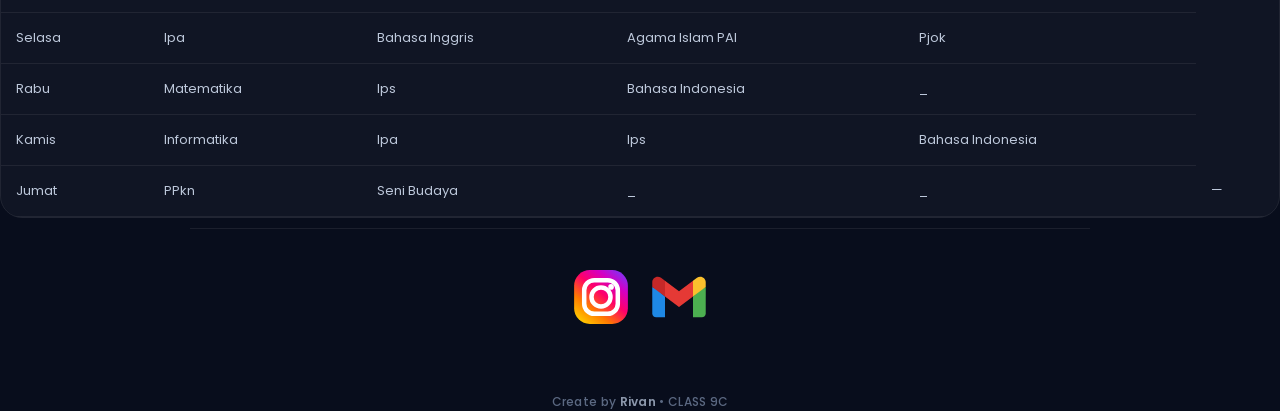
==== commit be623994: "Update website.html" ====
--- a/website.html
+++ b/website.html
@@ -714,13 +714,28 @@
 
 /* ================= CLASS PHOTO ================= */
 
+.class-photos{
+    display:grid;
+    grid-template-columns:repeat(2,1fr);
+    gap:16px;
+}
+
 .class-photo{
     width:100%;
-    height:420px;
+    height:300px;
     object-fit:cover;
     border-radius:28px;
     border:1px solid rgba(255,255,255,.1);
     background:#18233c;
+}
+
+@media(max-width:600px){
+    .class-photos{
+        grid-template-columns:1fr;
+    }
+    .class-photo{
+        height:240px;
+    }
 }
 
 .photo-note{
@@ -1138,6 +1153,56 @@
     font-weight:600;
 }
 
+/* ===== SCROLL REVEAL ===== */
+
+.reveal{
+    opacity:0;
+    transform:translateY(50px);
+    filter:blur(8px);
+    transition:
+        opacity 1.1s cubic-bezier(.16,1,.3,1),
+        transform 1.1s cubic-bezier(.16,1,.3,1),
+        filter 1.1s cubic-bezier(.16,1,.3,1);
+    transition-delay:var(--d,0s);
+    will-change:opacity,transform,filter;
+}
+
+.reveal.show{
+    opacity:1;
+    transform:none;
+    filter:blur(0);
+}
+
+/* khusus kartu murid: tanpa transform supaya posisi hati & hover aman */
+.student-card.reveal-soft{
+    opacity:0;
+    filter:blur(10px);
+    animation:none;
+    transition:
+        opacity 1.1s cubic-bezier(.16,1,.3,1),
+        filter 1.1s cubic-bezier(.16,1,.3,1),
+        transform .35s,
+        border-color .35s,
+        box-shadow .35s;
+    transition-delay:var(--d,0s),var(--d,0s),0s,0s,0s;
+}
+
+.student-card.reveal-soft.show{
+    opacity:1;
+    filter:blur(0);
+}
+
+@media(prefers-reduced-motion:reduce){
+    .reveal,
+    .student-card.reveal-soft{
+        opacity:1;
+        transform:none;
+        filter:none;
+        transition:none;
+    }
+}
+    
+
 </style>
 </head>
 
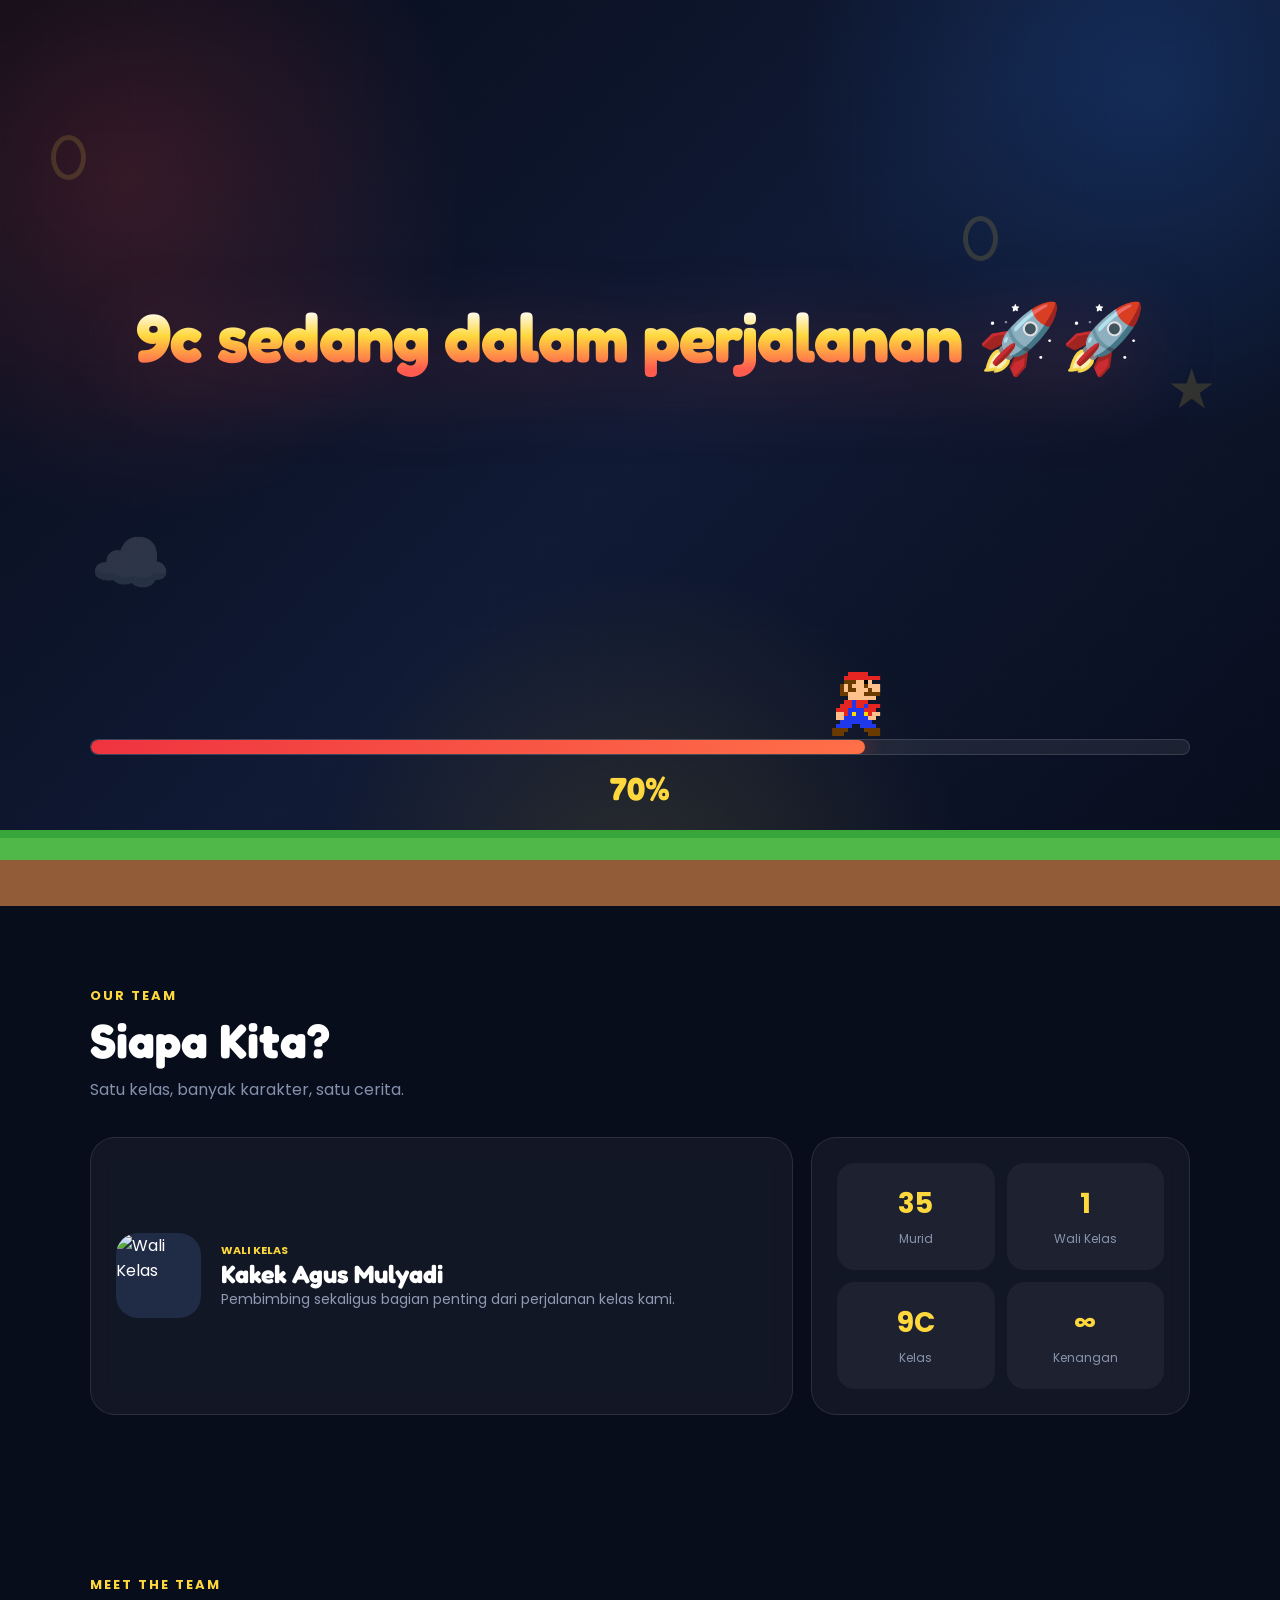
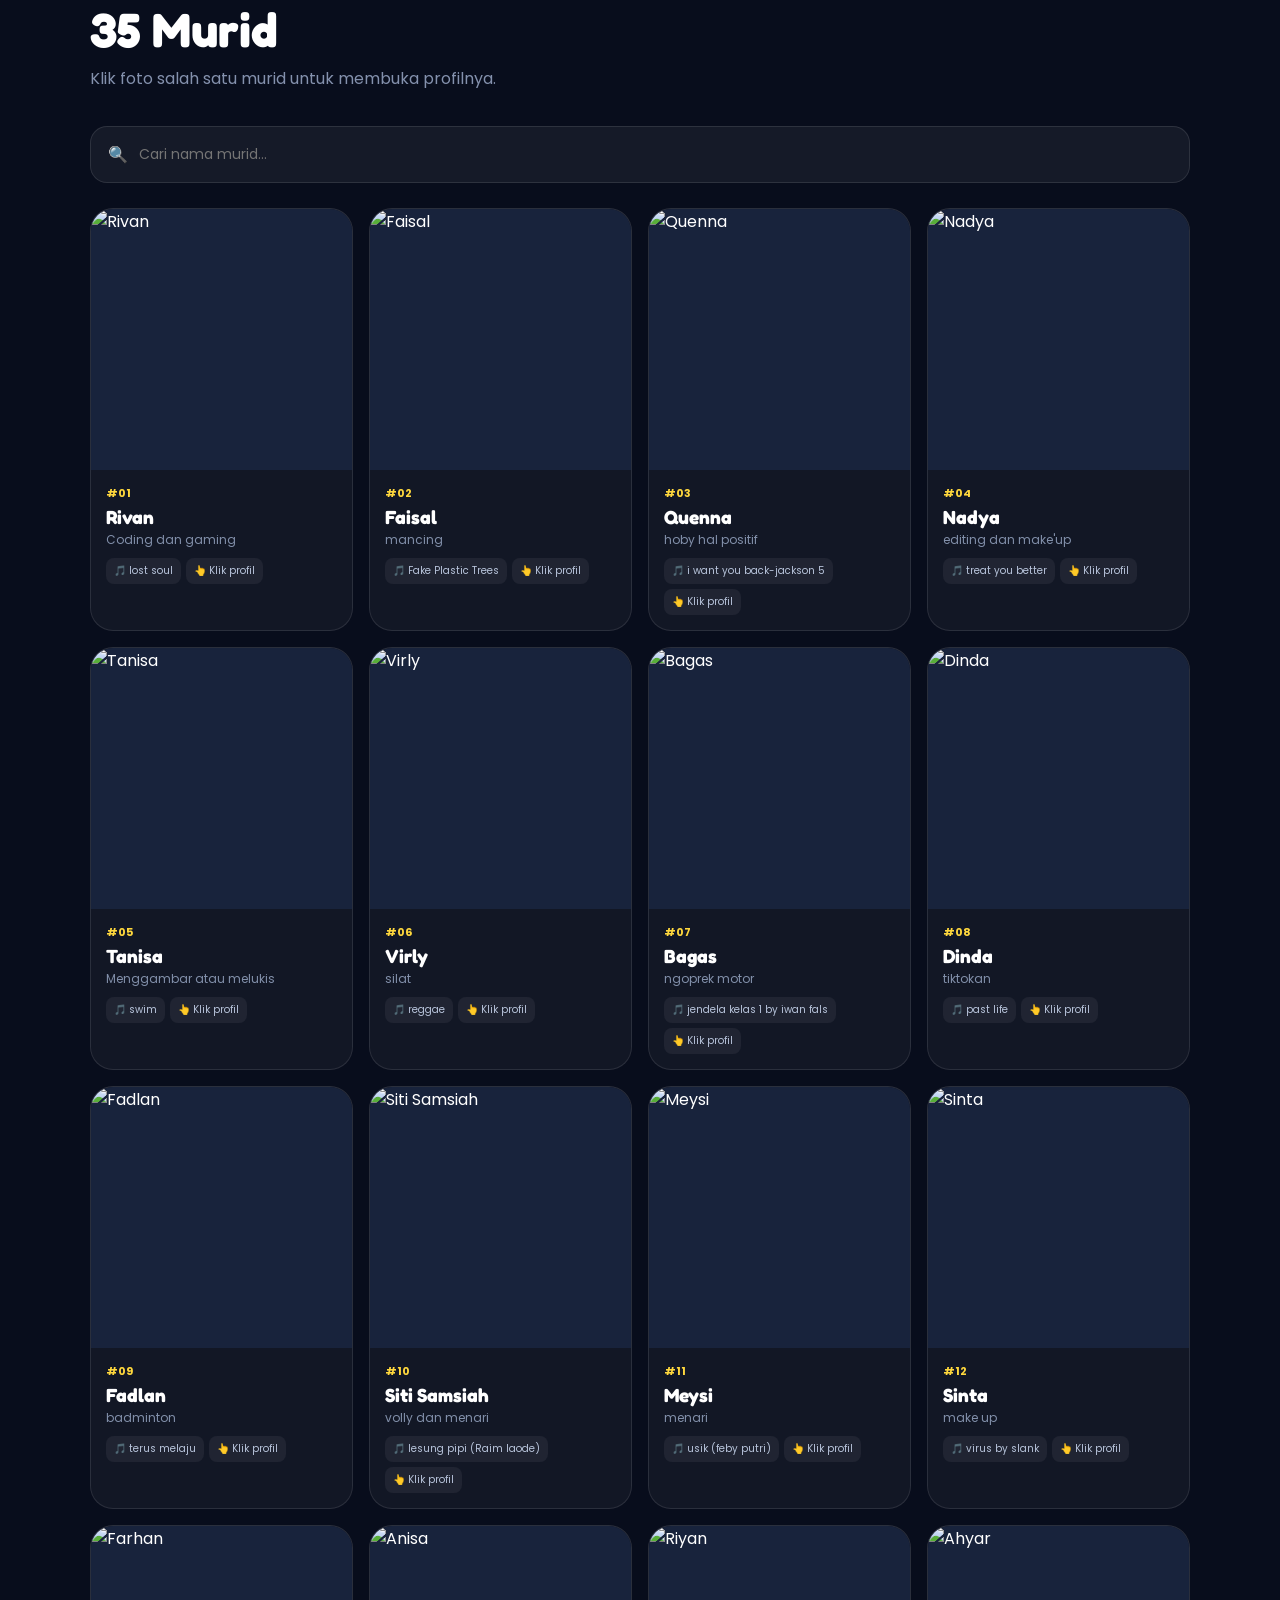
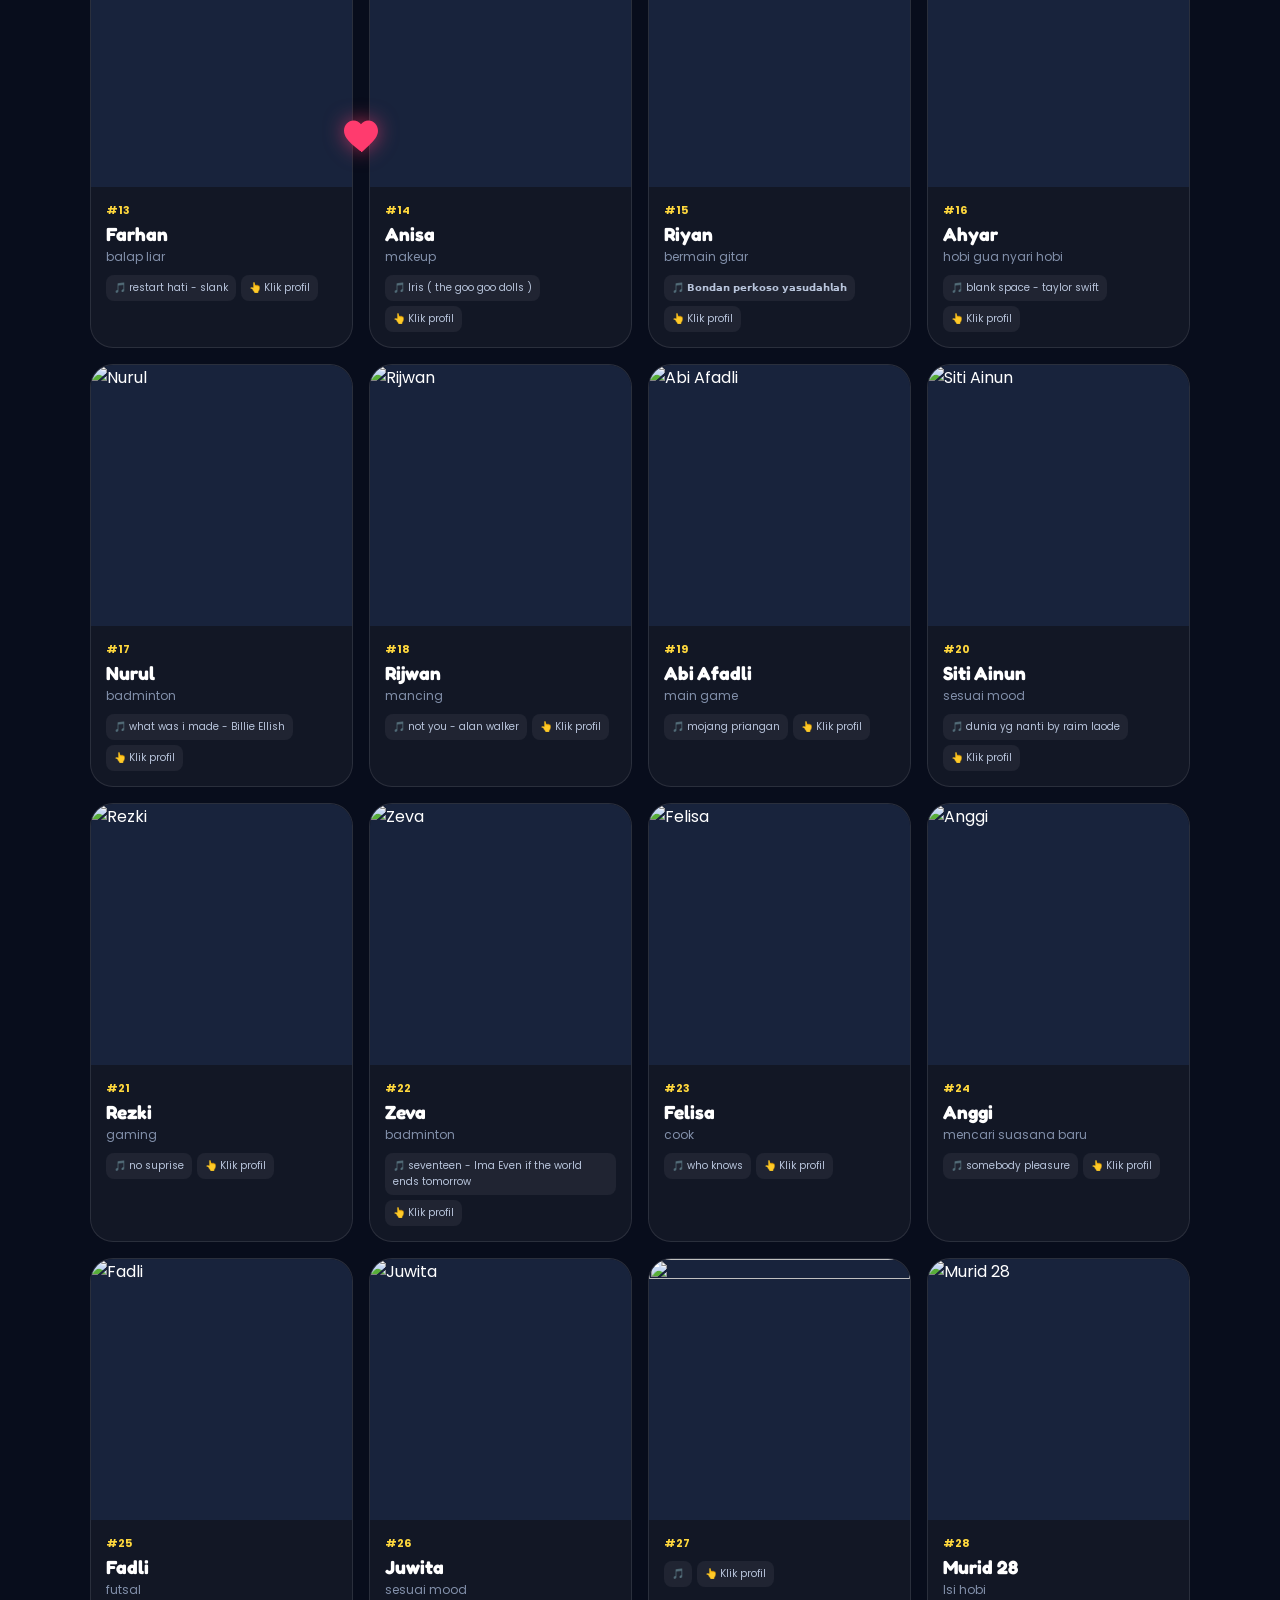
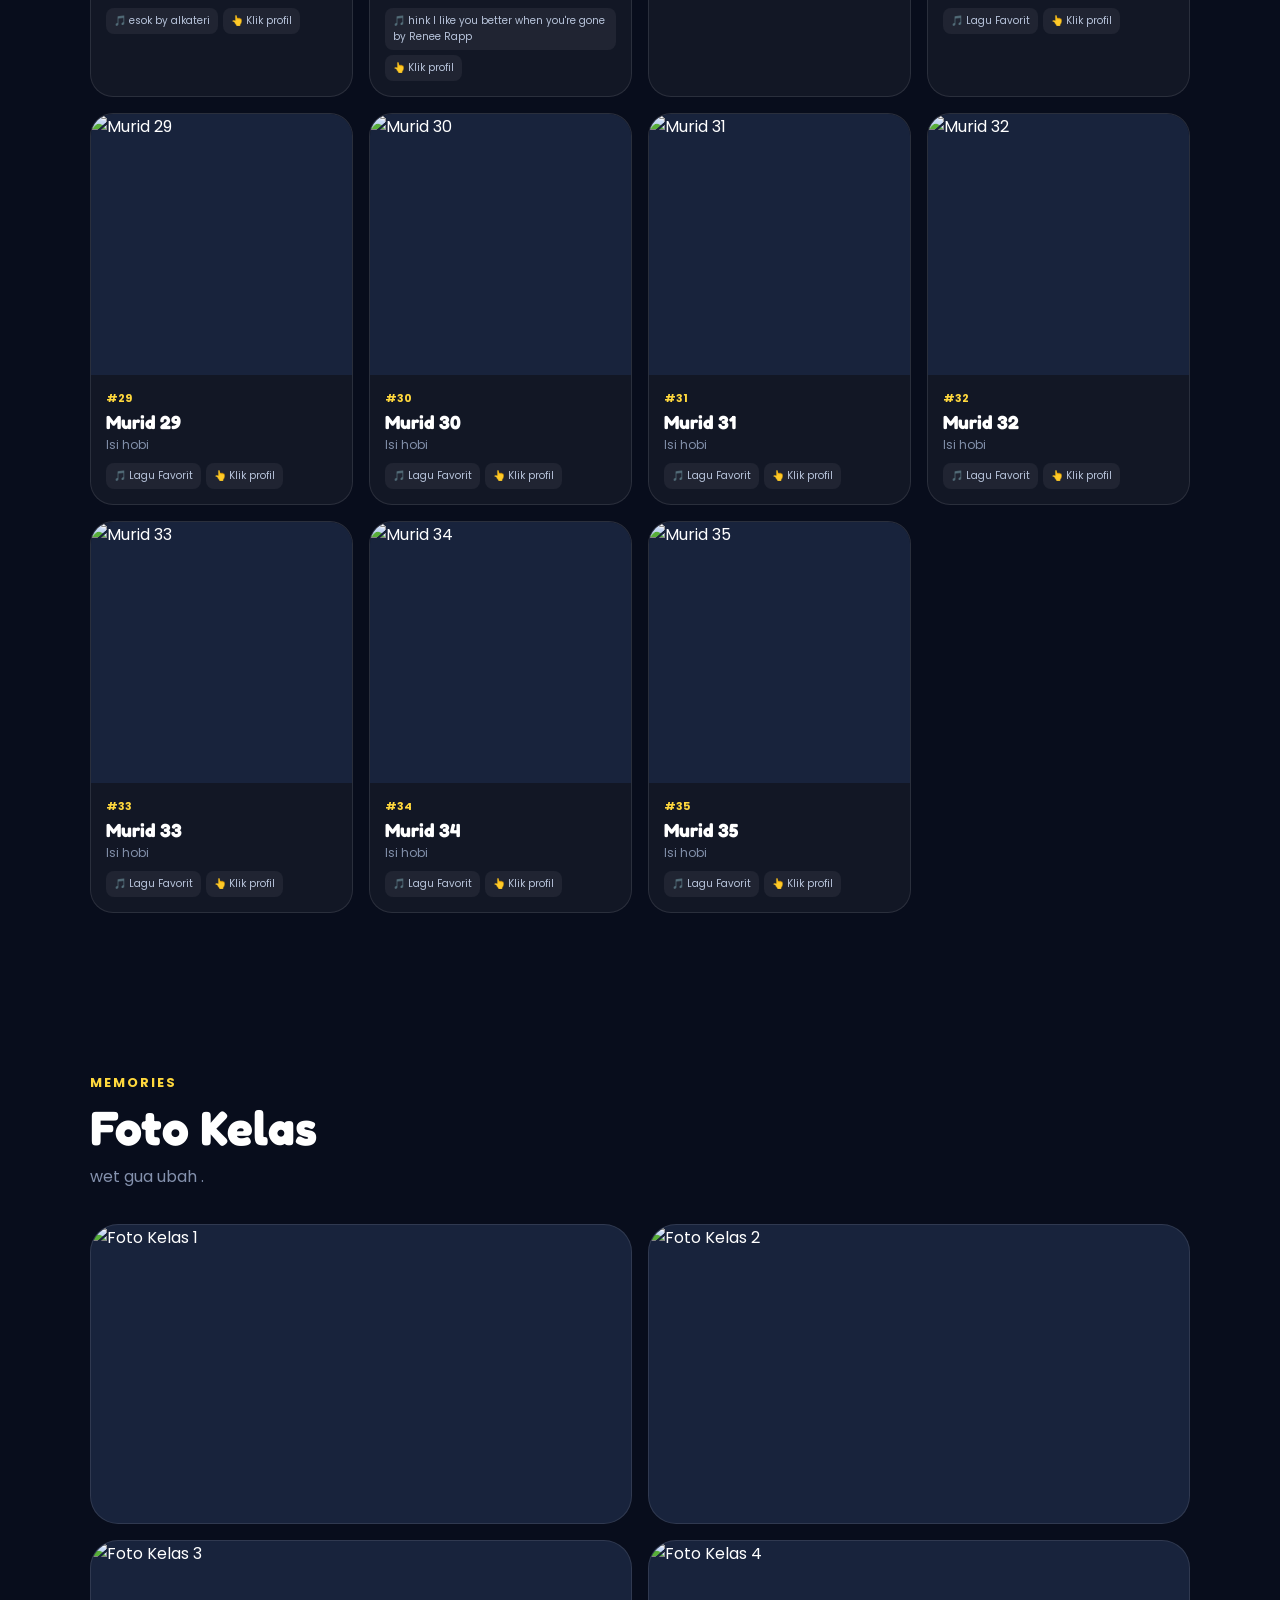
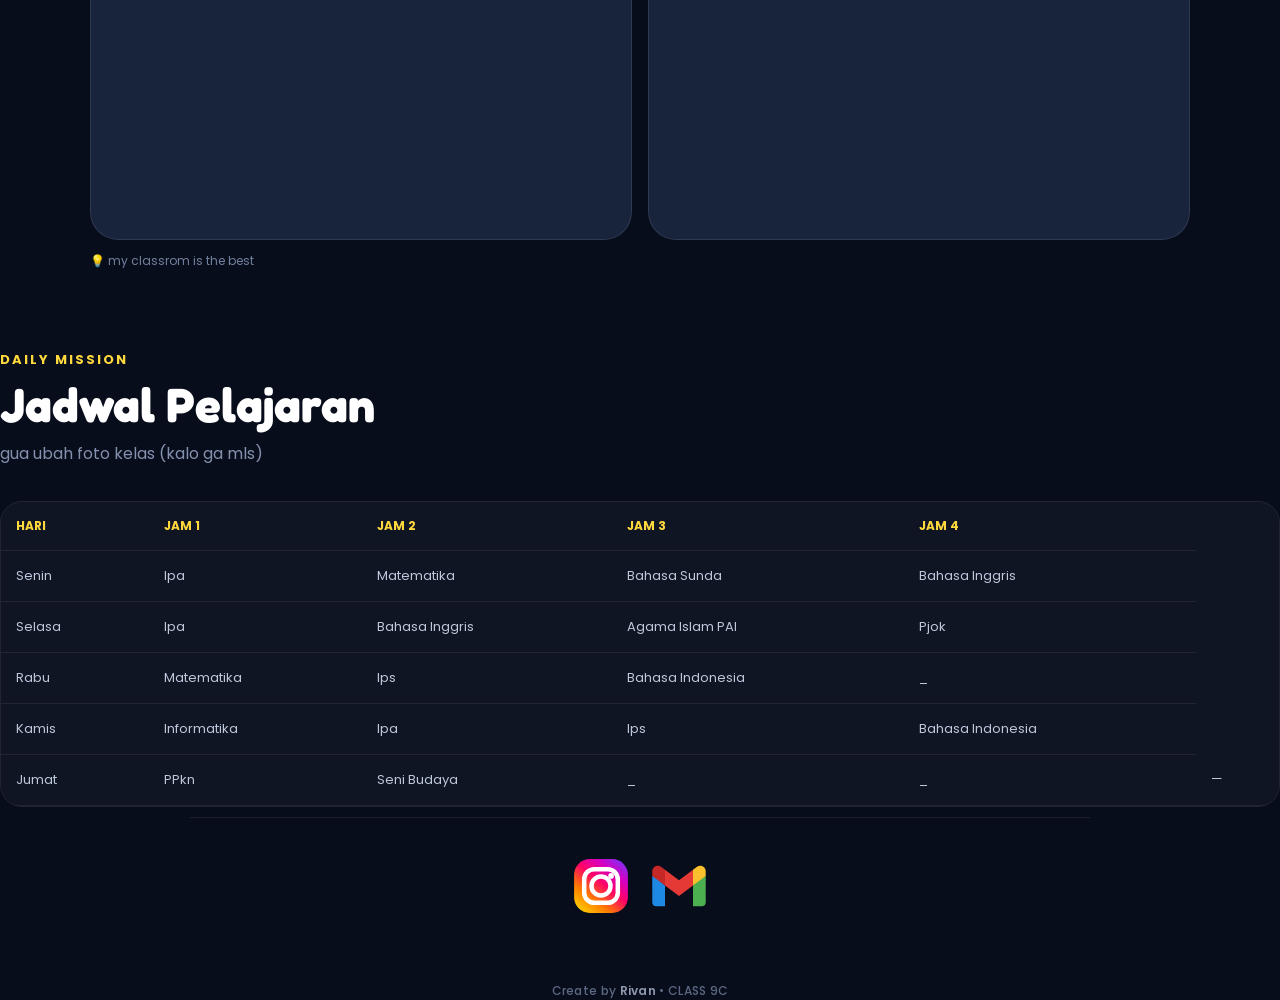
==== commit ebead3c9: "Update website.html" ====
--- a/website.html
+++ b/website.html
@@ -1359,12 +1359,12 @@
         <p>wet gua ubah .</p>
     </div>
 
-    <img
-        class="class-photo"
-        id="classPhoto"
-        src="https://images.unsplash.com/photo-1529156069898-49953e39b3ac?w=1400"
-        alt="Foto Kelas"
-    >
+   <div class="class-photos">
+    <img class="class-photo" id="classPhoto"  src="https://cdn.phototourl.com/member/2026-10-03-b98e1446-edd5-410b-857f-ea7d01a42204.webp" alt="Foto Kelas 1">
+    <img class="class-photo" id="classPhoto2" src="https://cdn.phototourl.com/member/2026-10-03-1bad6236-9d6e-4b7a-a800-ec41adfed2e7.webp" alt="Foto Kelas 2">
+    <img class="class-photo" id="classPhoto3" src="https://cdn.phototourl.com/member/2026-10-03-9aa5dd1e-e115-4bc6-9e33-b15c8dc8c937.webp" alt="Foto Kelas 3">
+    <img class="class-photo" id="classPhoto4" src="https://cdn.phototourl.com/member/2026-10-03-77b83acf-3536-4cdc-aa79-a2efb07f8d35.jpg" alt="Foto Kelas 4">
+   </div>
 
     <div class="photo-note">
         💡 my classrom is the best
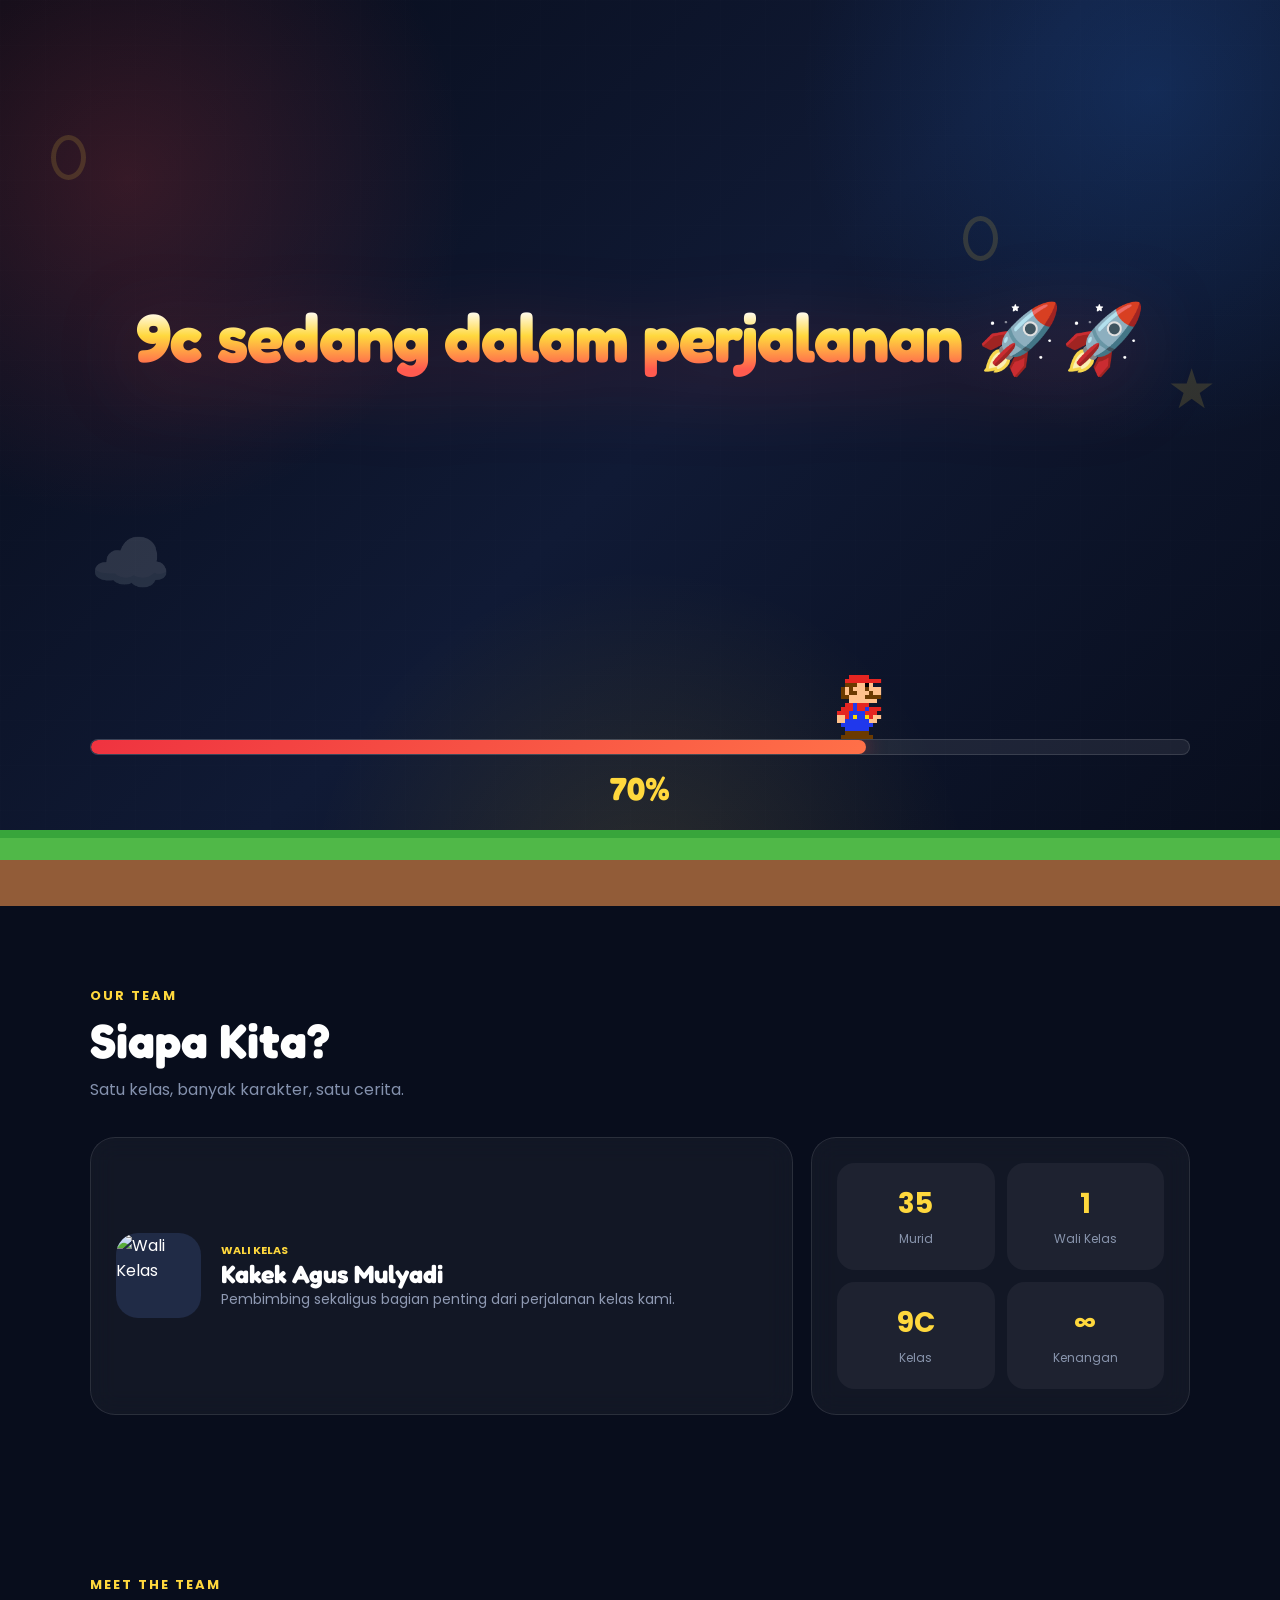
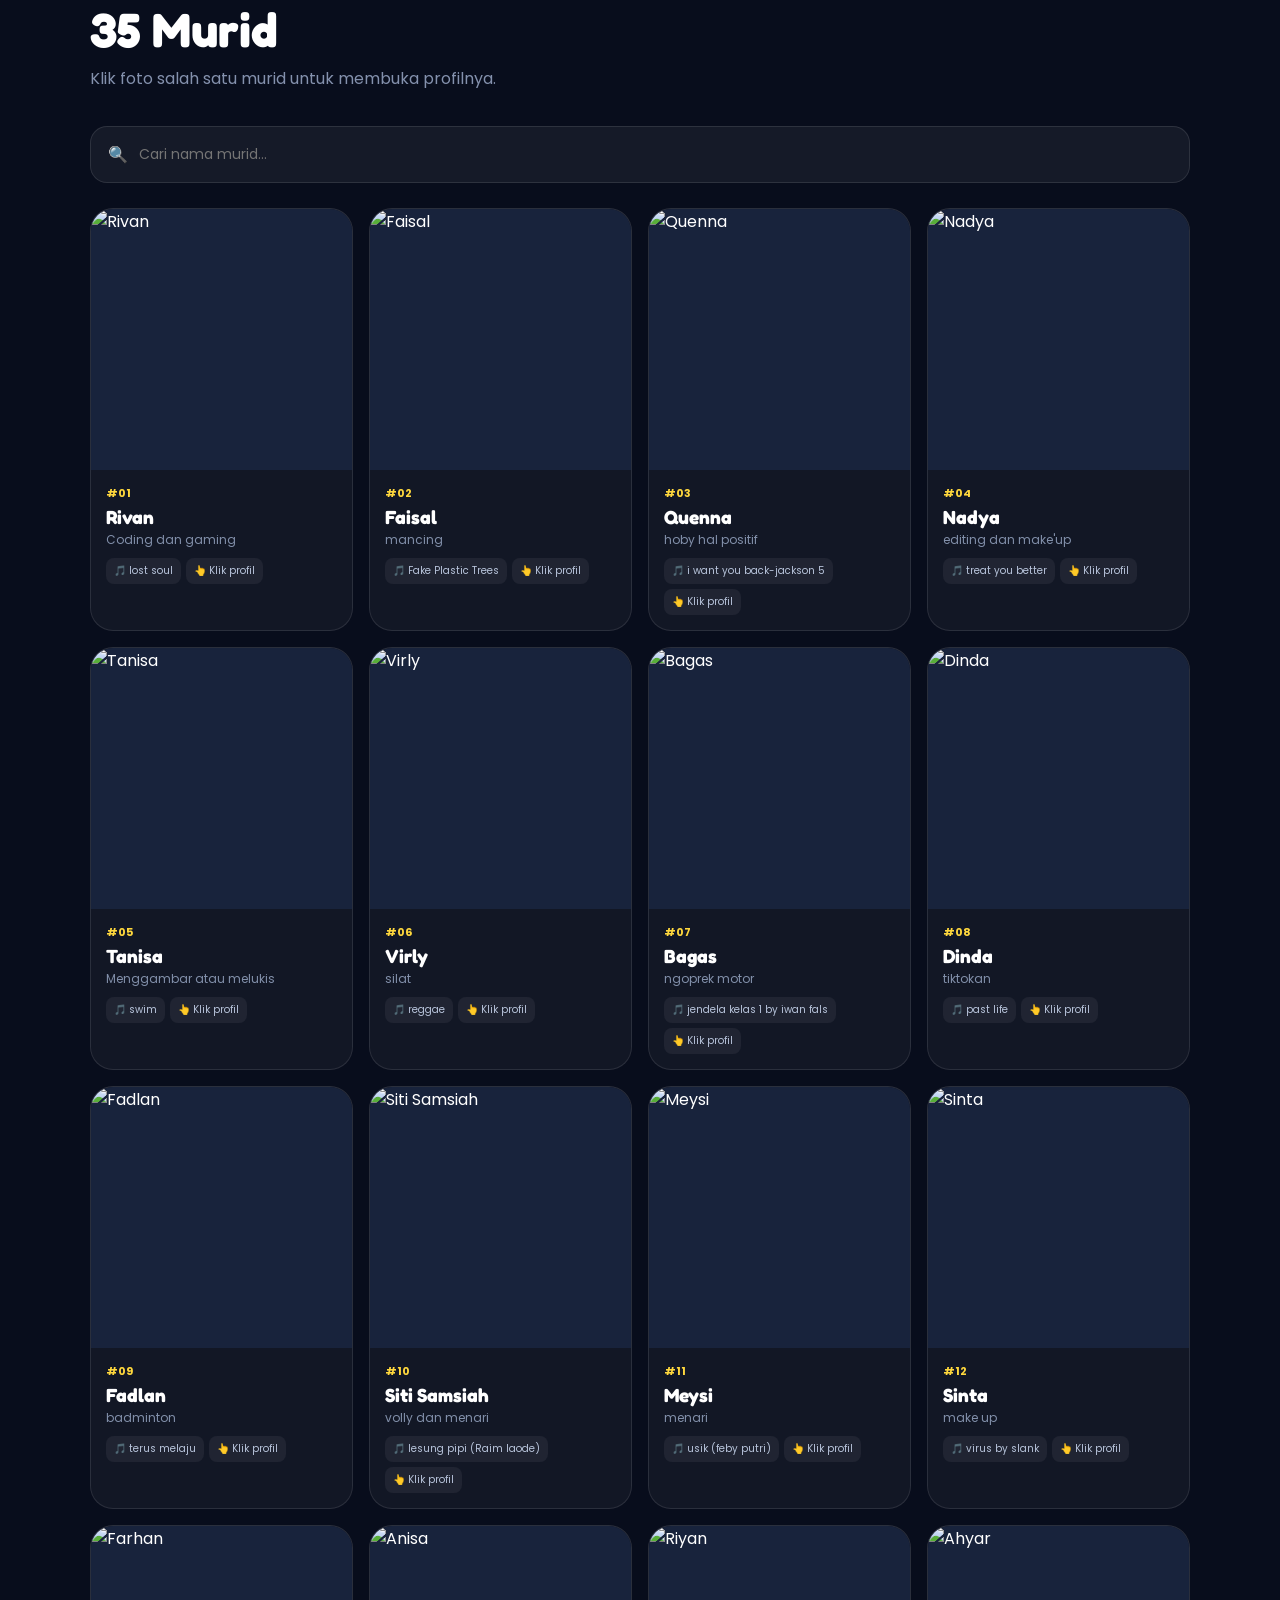
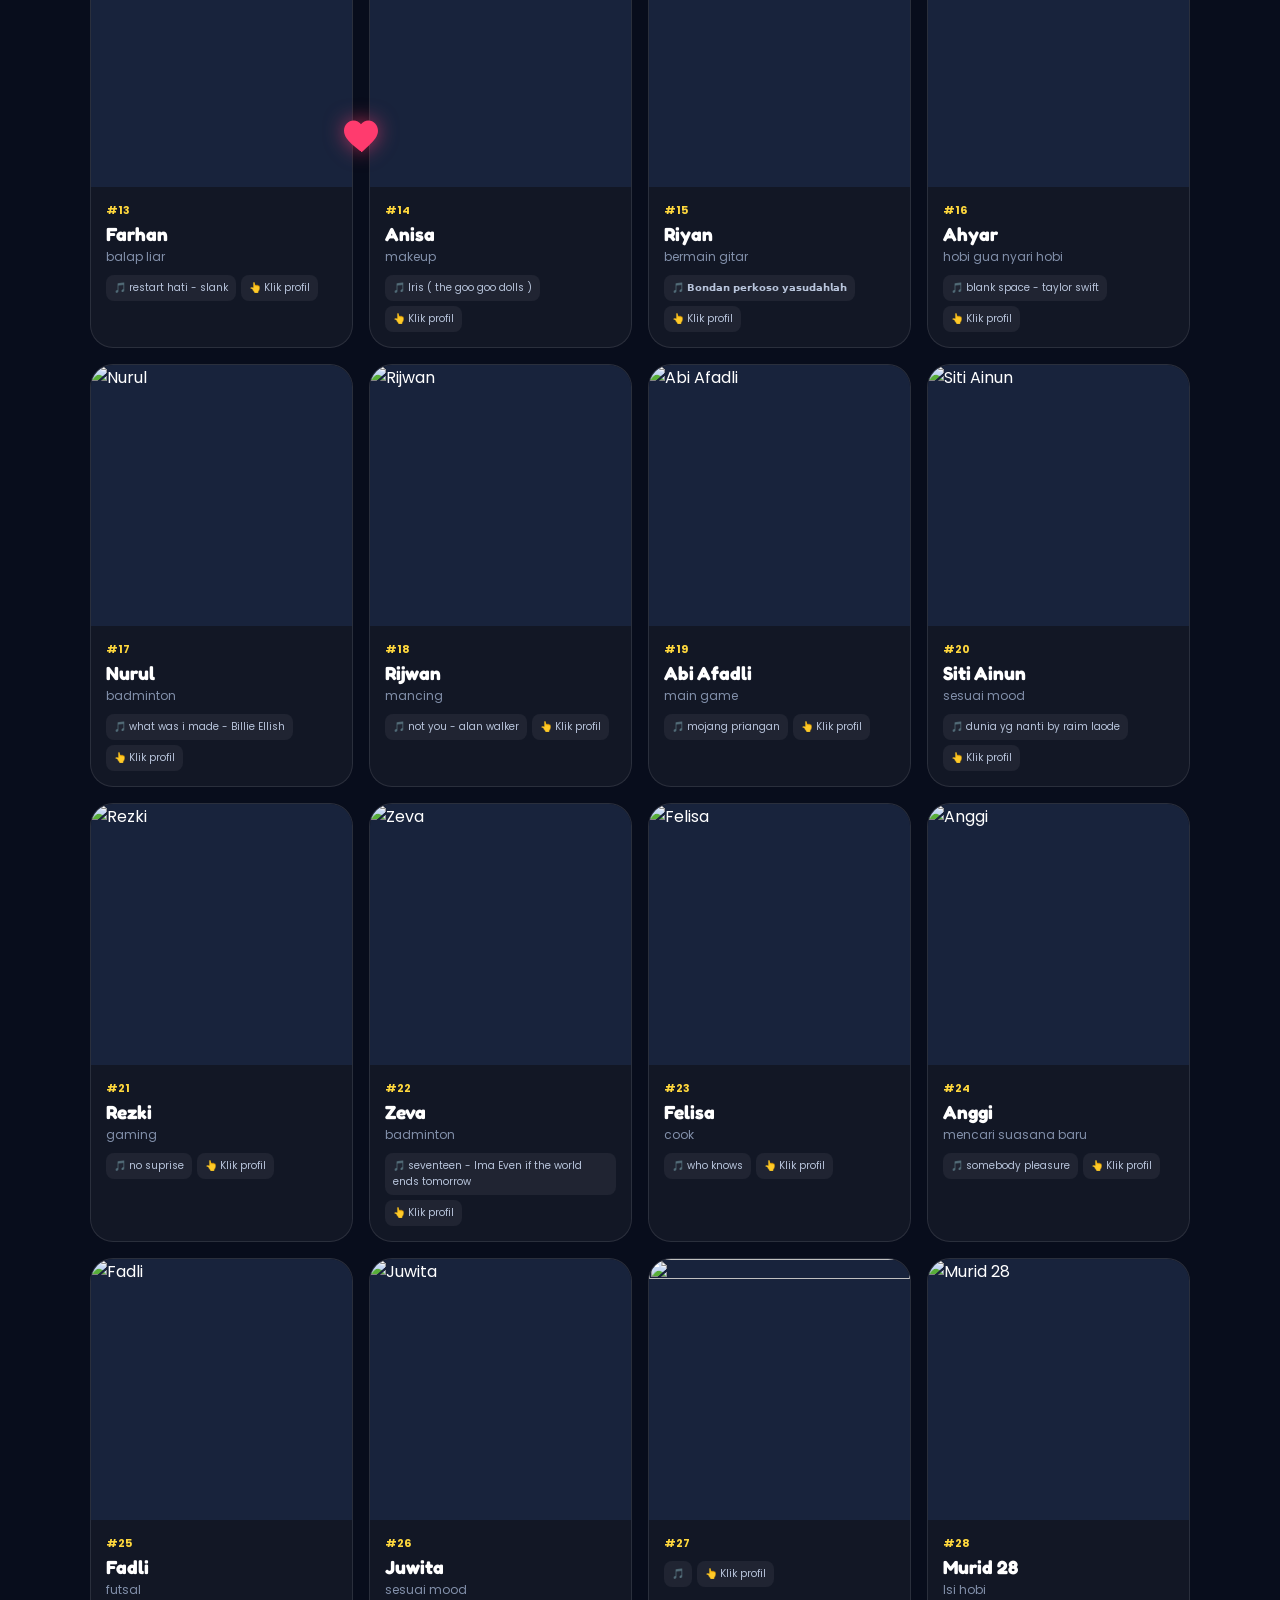
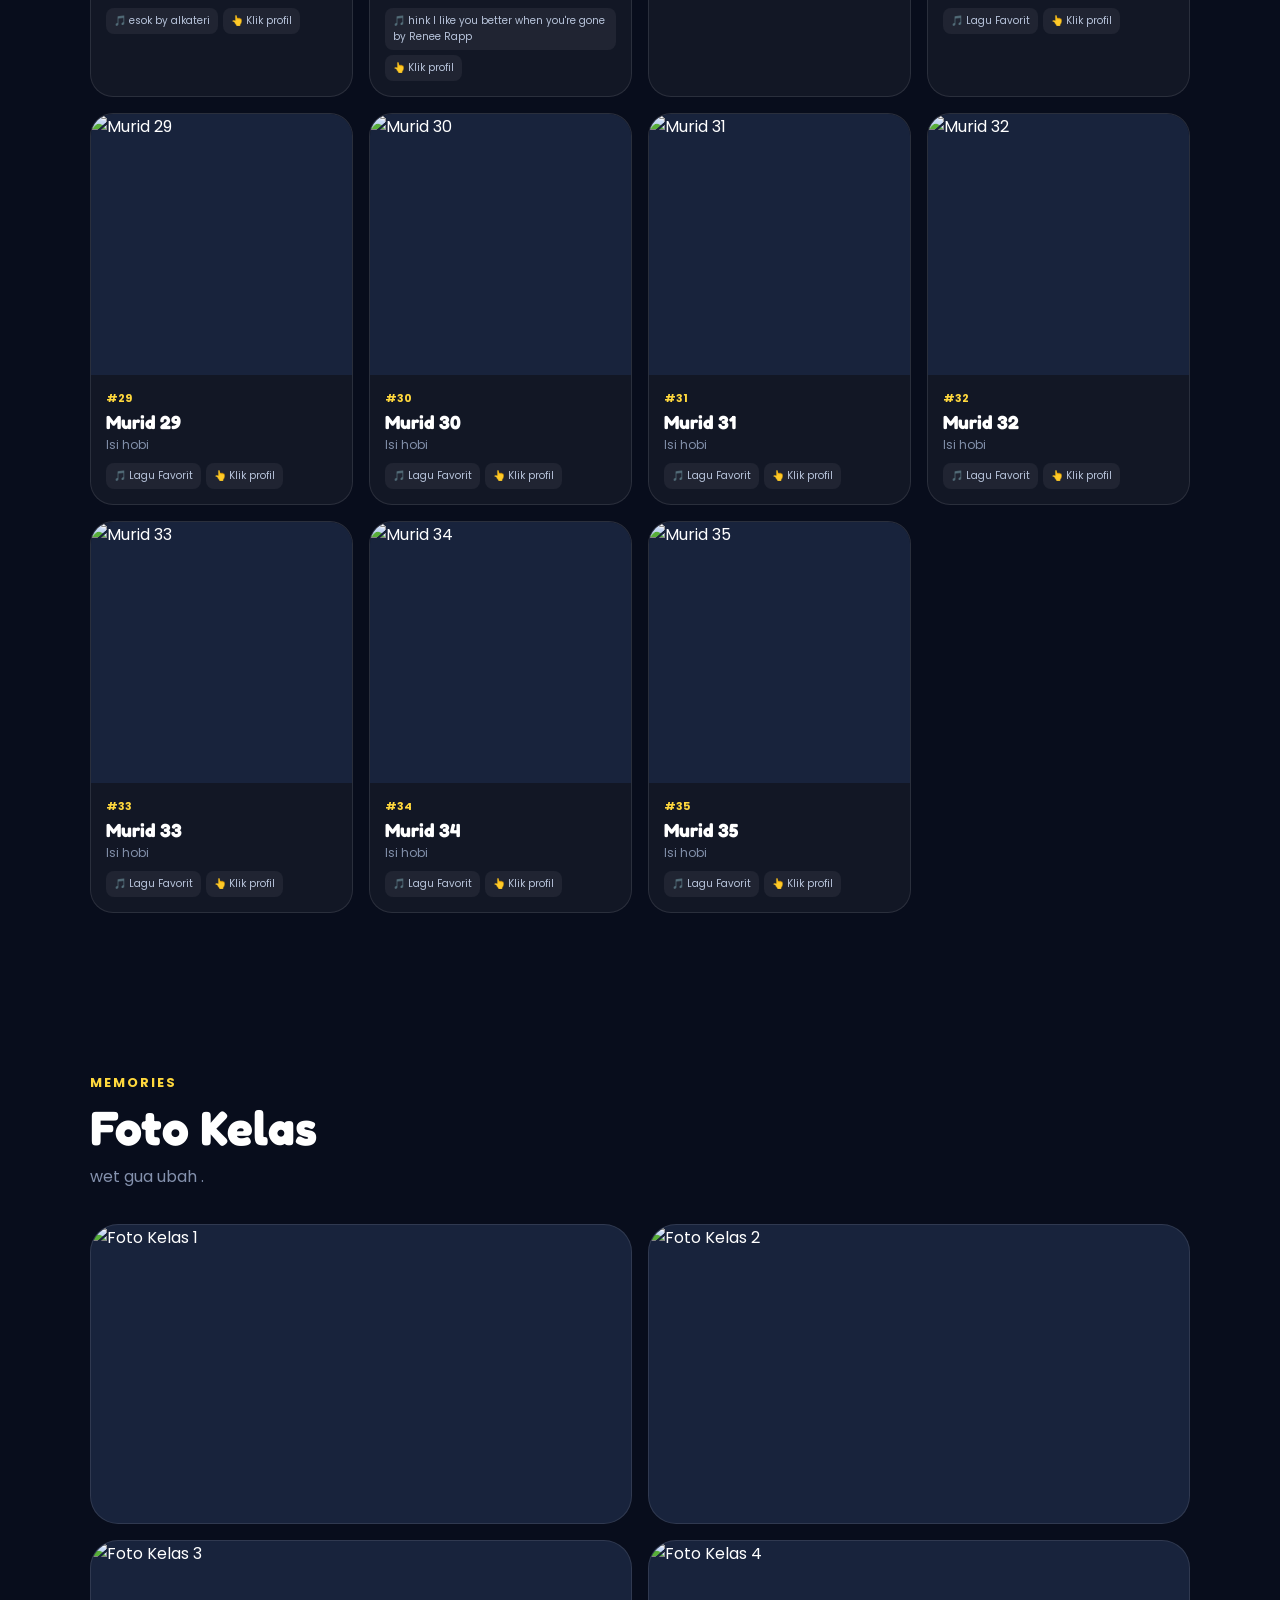
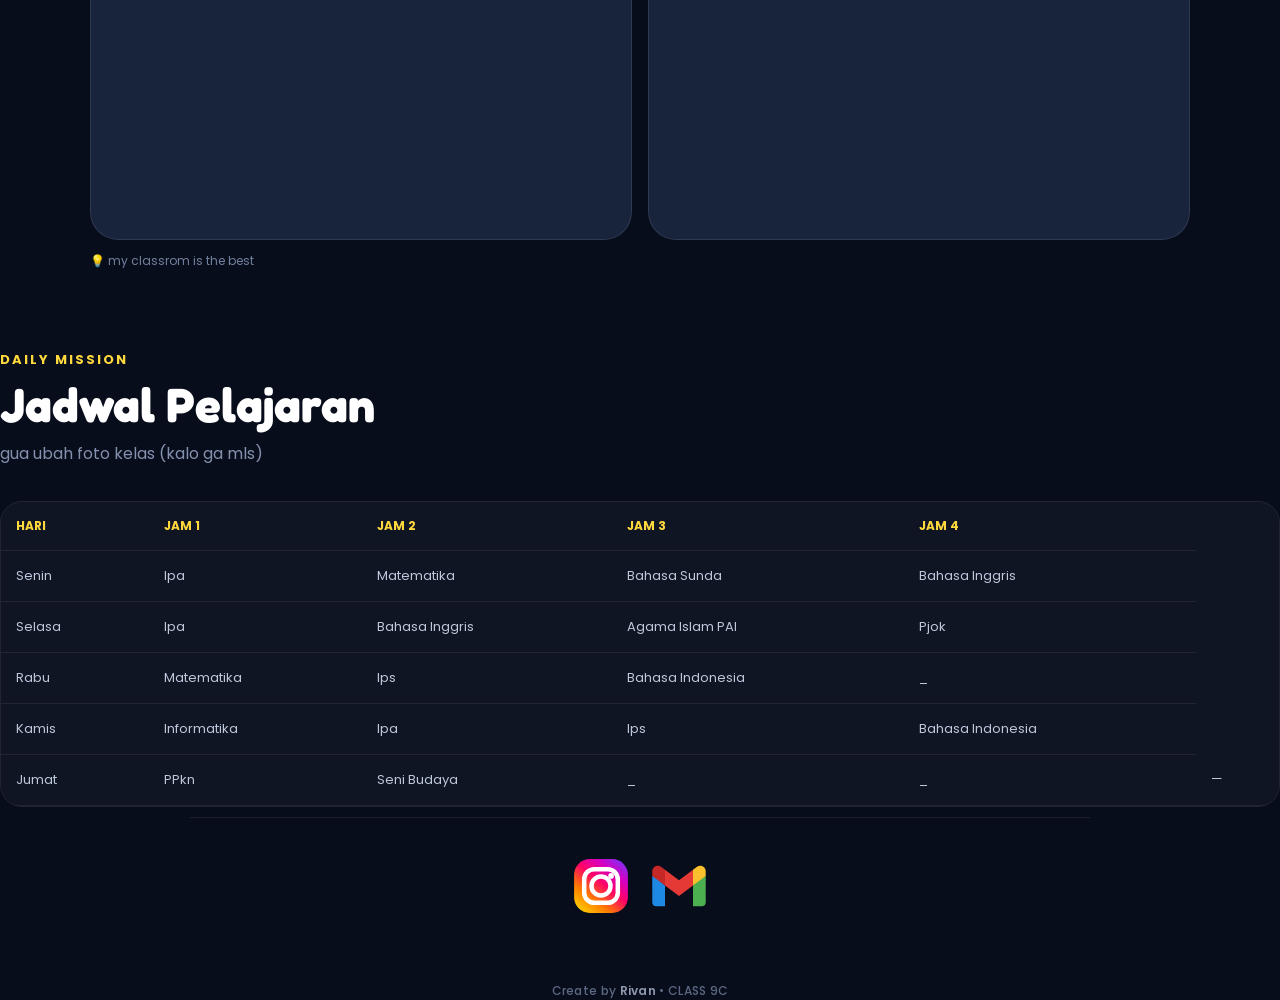
==== commit 03f38dda: "Update website.html" ====
--- a/website.html
+++ b/website.html
@@ -1360,7 +1360,7 @@
     </div>
 
    <div class="class-photos">
-    <img class="class-photo" id="classPhoto"  src="https://cdn.phototourl.com/member/2026-10-03-b98e1446-edd5-410b-857f-ea7d01a42204.webp" alt="Foto Kelas 1">
+    <img class="class-photo" id="classPhoto"  src="https://cdn.phototourl.com/member/2026-10-03-dde112e3-0cda-4f05-ae2a-578ee6a0a522.webp" alt="Foto Kelas 1">
     <img class="class-photo" id="classPhoto2" src="https://cdn.phototourl.com/member/2026-10-03-1bad6236-9d6e-4b7a-a800-ec41adfed2e7.webp" alt="Foto Kelas 2">
     <img class="class-photo" id="classPhoto3" src="https://cdn.phototourl.com/member/2026-10-03-9aa5dd1e-e115-4bc6-9e33-b15c8dc8c937.webp" alt="Foto Kelas 3">
     <img class="class-photo" id="classPhoto4" src="https://cdn.phototourl.com/member/2026-10-03-77b83acf-3536-4cdc-aa79-a2efb07f8d35.jpg" alt="Foto Kelas 4">
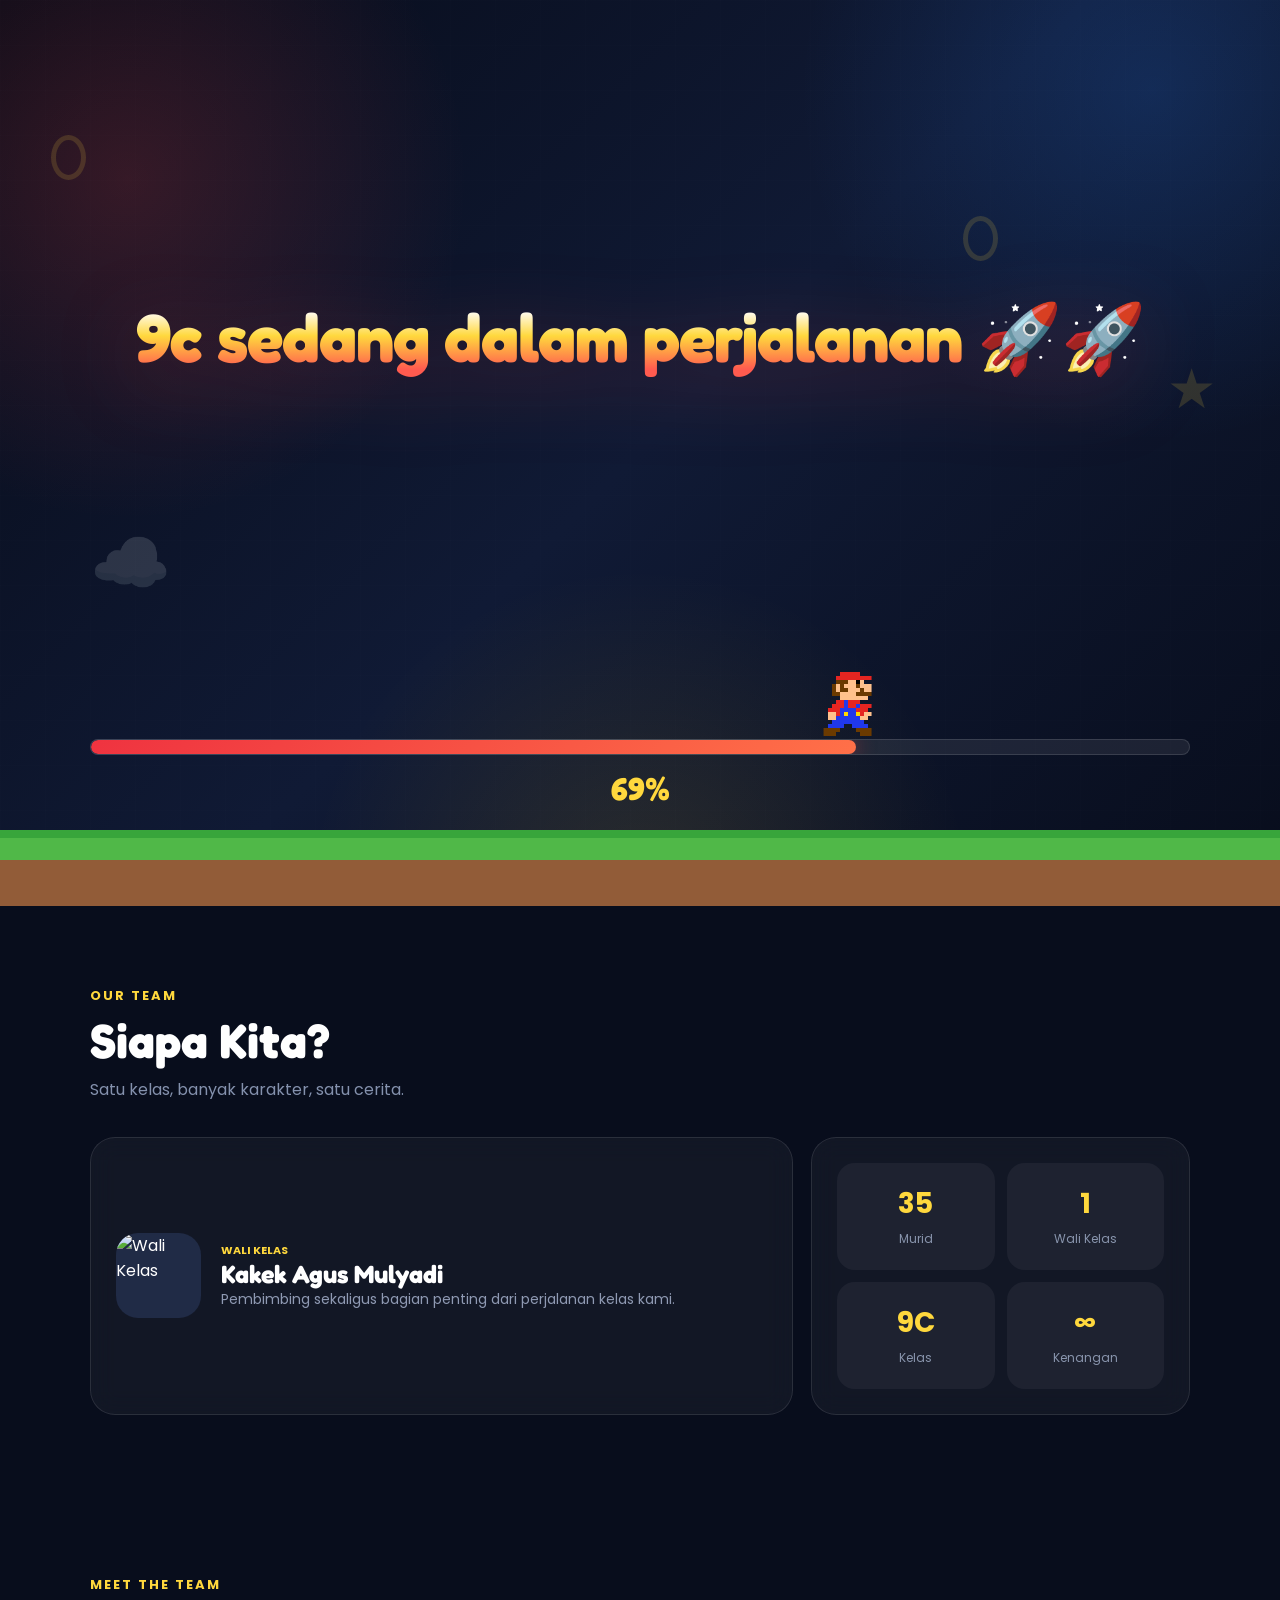
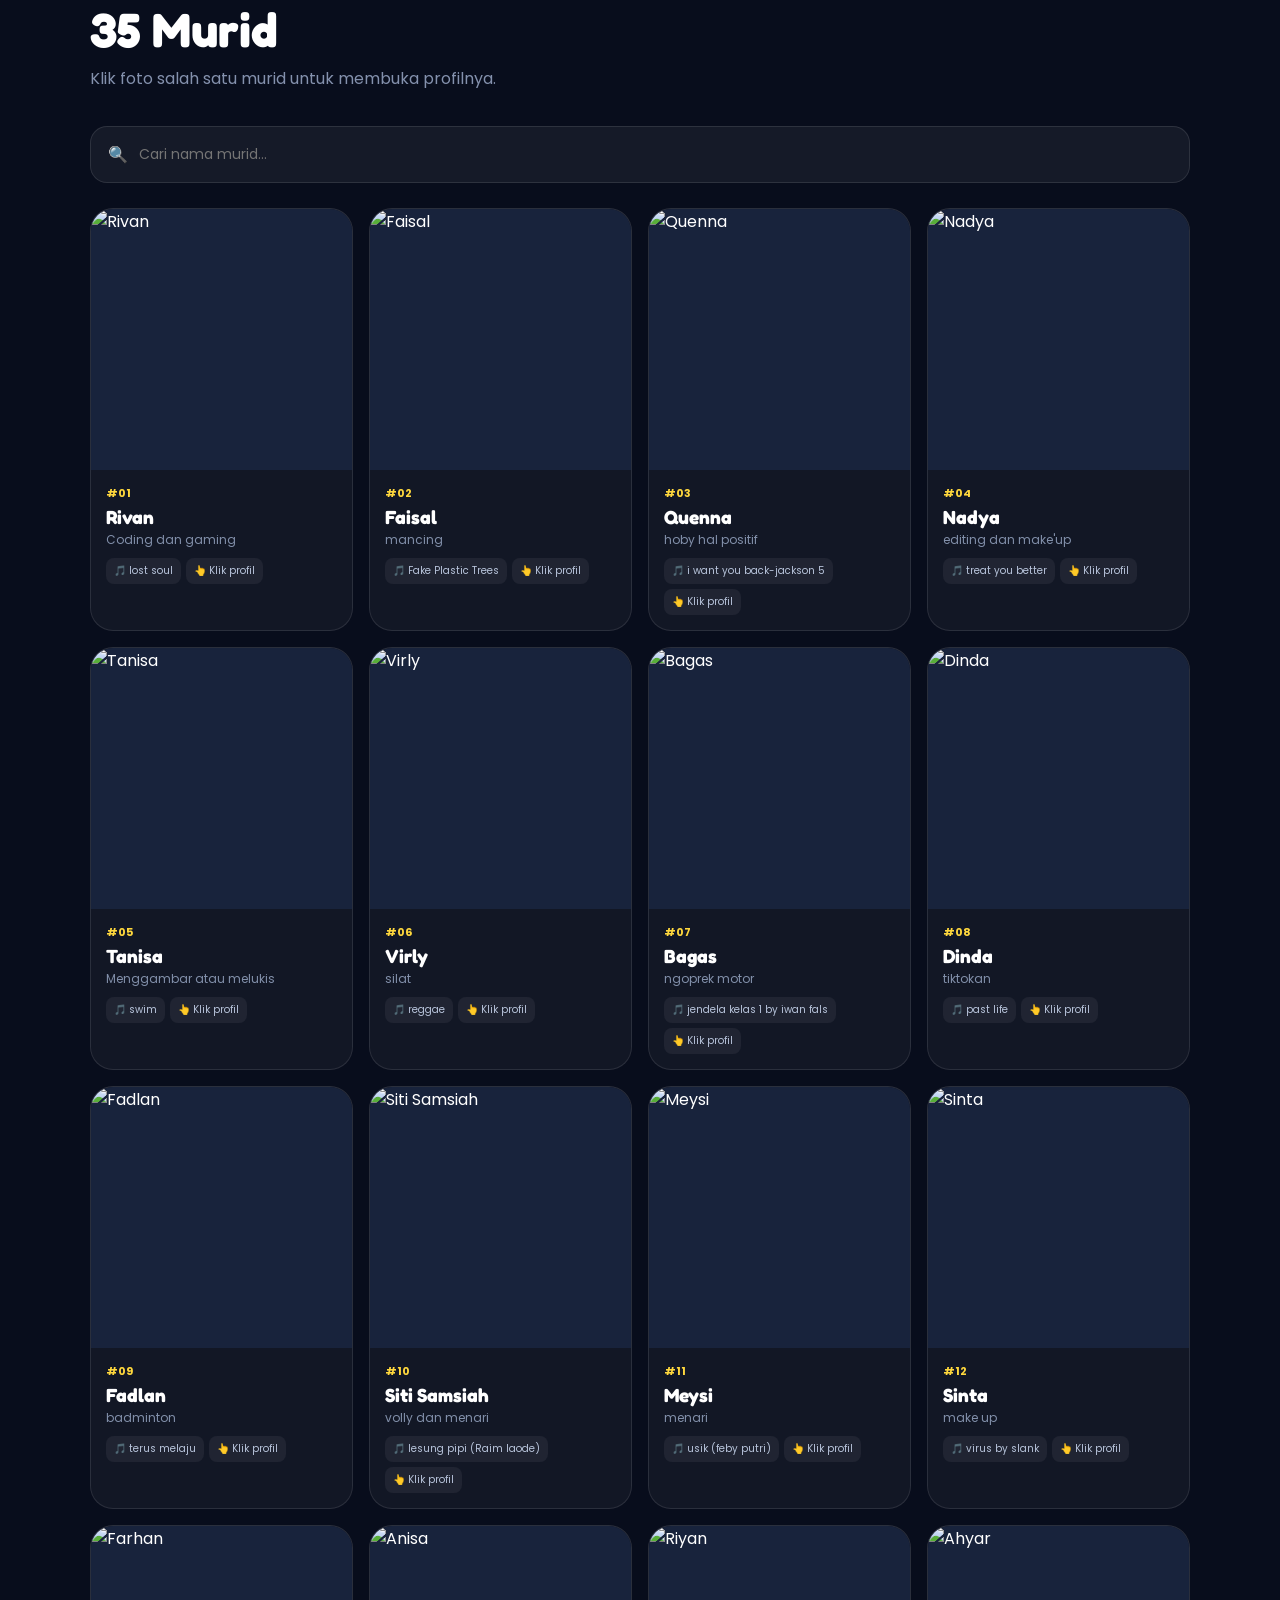
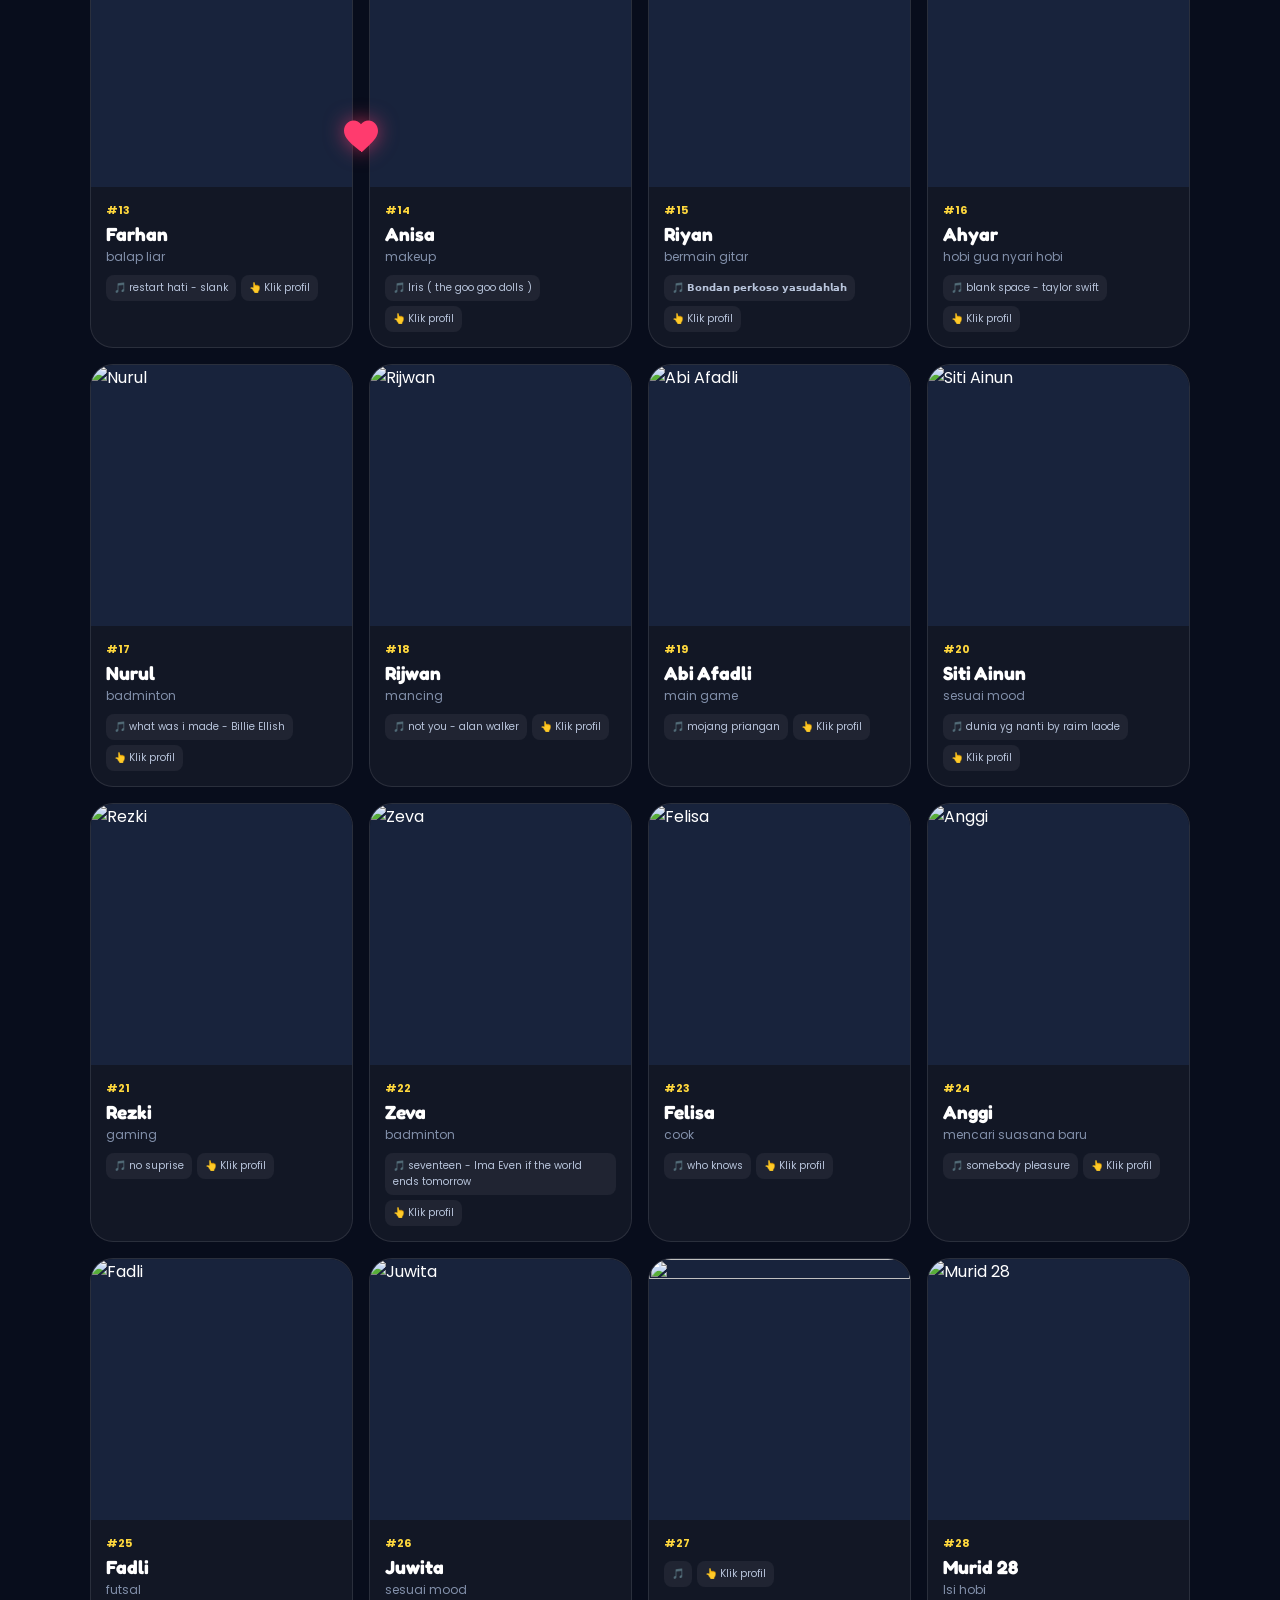
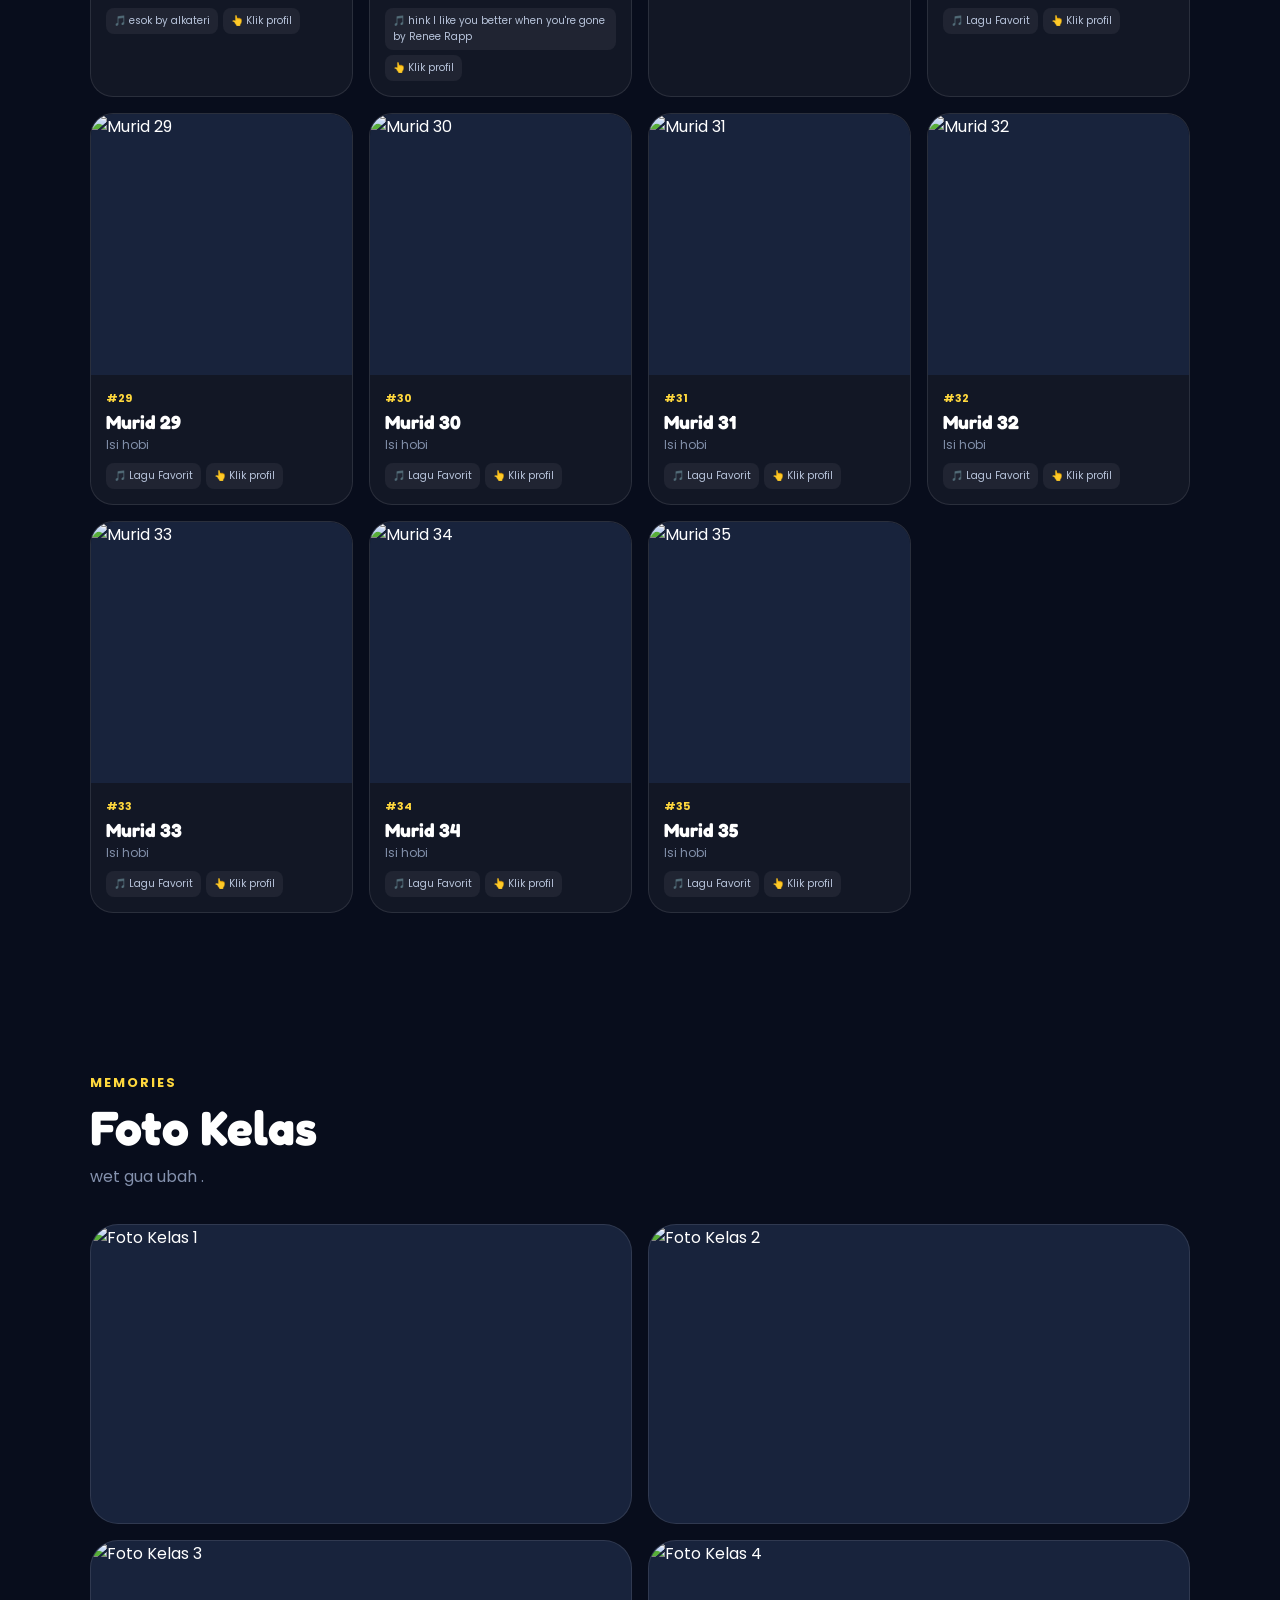
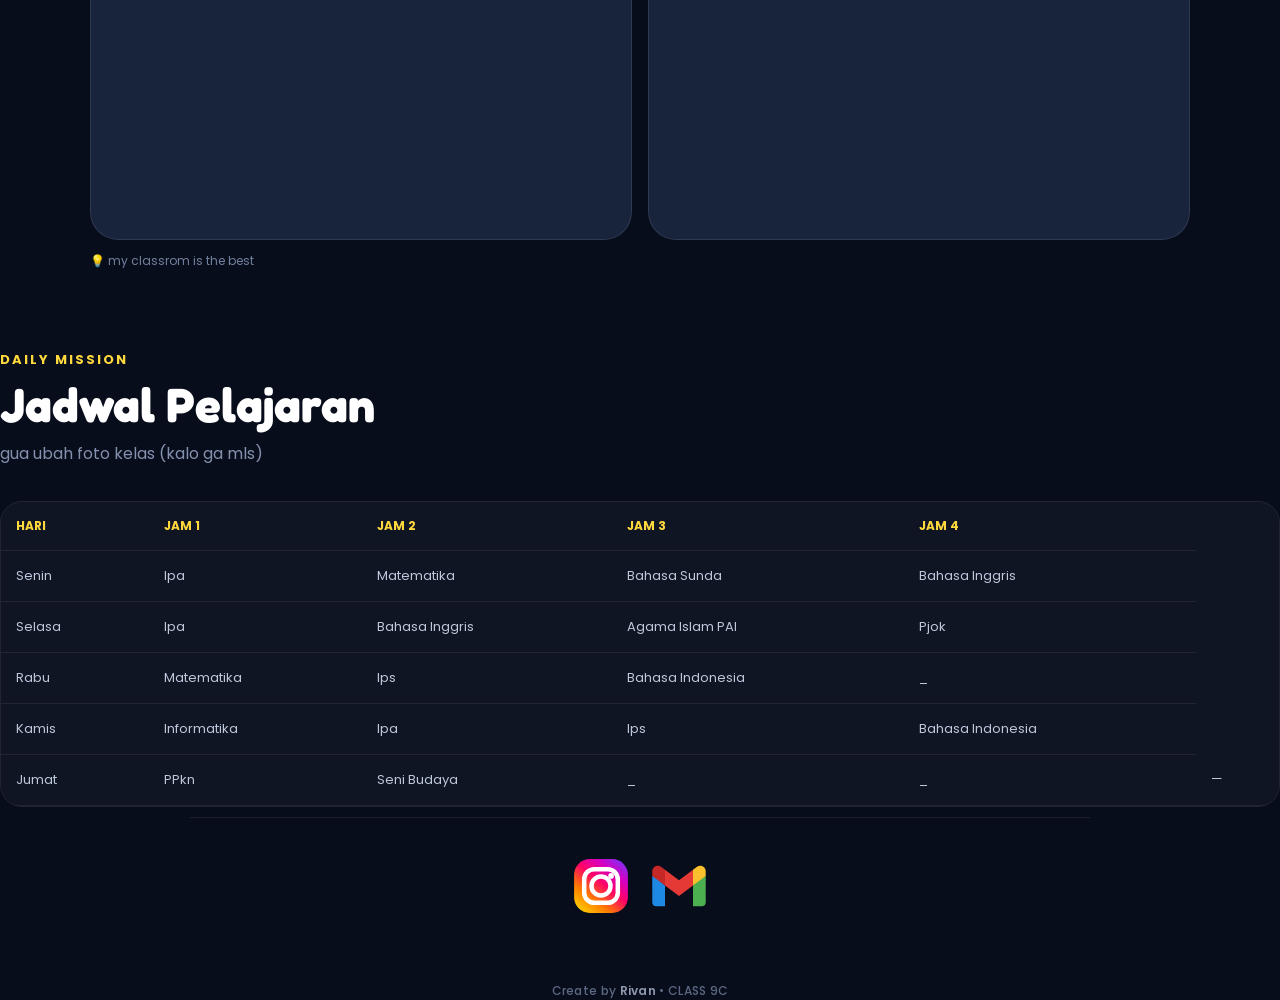
==== commit ab71fd26: "Update website.html" ====
--- a/website.html
+++ b/website.html
@@ -1361,8 +1361,8 @@
 
    <div class="class-photos">
     <img class="class-photo" id="classPhoto"  src="https://cdn.phototourl.com/member/2026-10-03-dde112e3-0cda-4f05-ae2a-578ee6a0a522.webp" alt="Foto Kelas 1">
-    <img class="class-photo" id="classPhoto2" src="https://cdn.phototourl.com/member/2026-10-03-1bad6236-9d6e-4b7a-a800-ec41adfed2e7.webp" alt="Foto Kelas 2">
-    <img class="class-photo" id="classPhoto3" src="https://cdn.phototourl.com/member/2026-10-03-9aa5dd1e-e115-4bc6-9e33-b15c8dc8c937.webp" alt="Foto Kelas 3">
+    <img class="class-photo" id="classPhoto2" src="https://cdn.phototourl.com/member/2026-10-03-e76959d4-722f-4d65-bf0e-1f59b8b161a9.webp" alt="Foto Kelas 2">
+    <img class="class-photo" id="classPhoto3" src="https://cdn.phototourl.com/member/2026-10-03-dc44b577-9485-4d15-9c00-95b8d2ba4e4b.webp" alt="Foto Kelas 3">
     <img class="class-photo" id="classPhoto4" src="https://cdn.phototourl.com/member/2026-10-03-77b83acf-3536-4cdc-aa79-a2efb07f8d35.jpg" alt="Foto Kelas 4">
    </div>
 
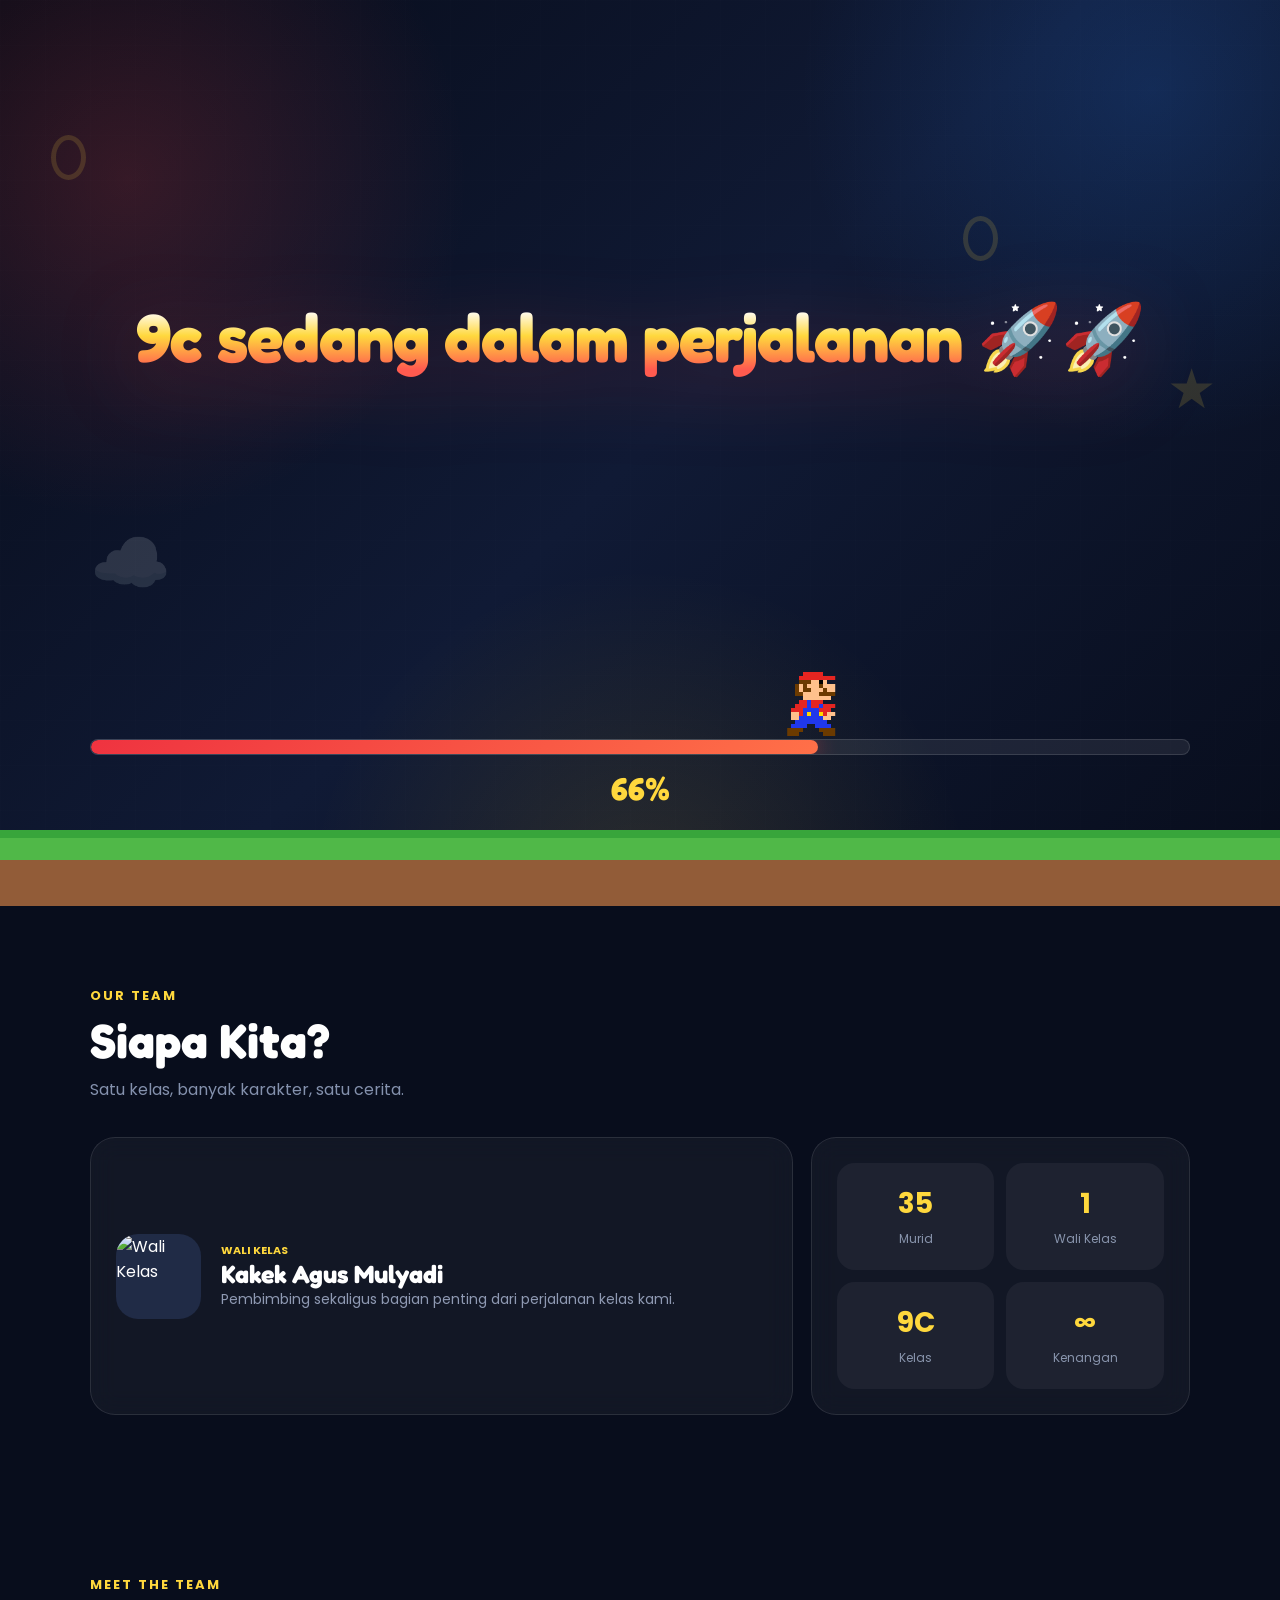
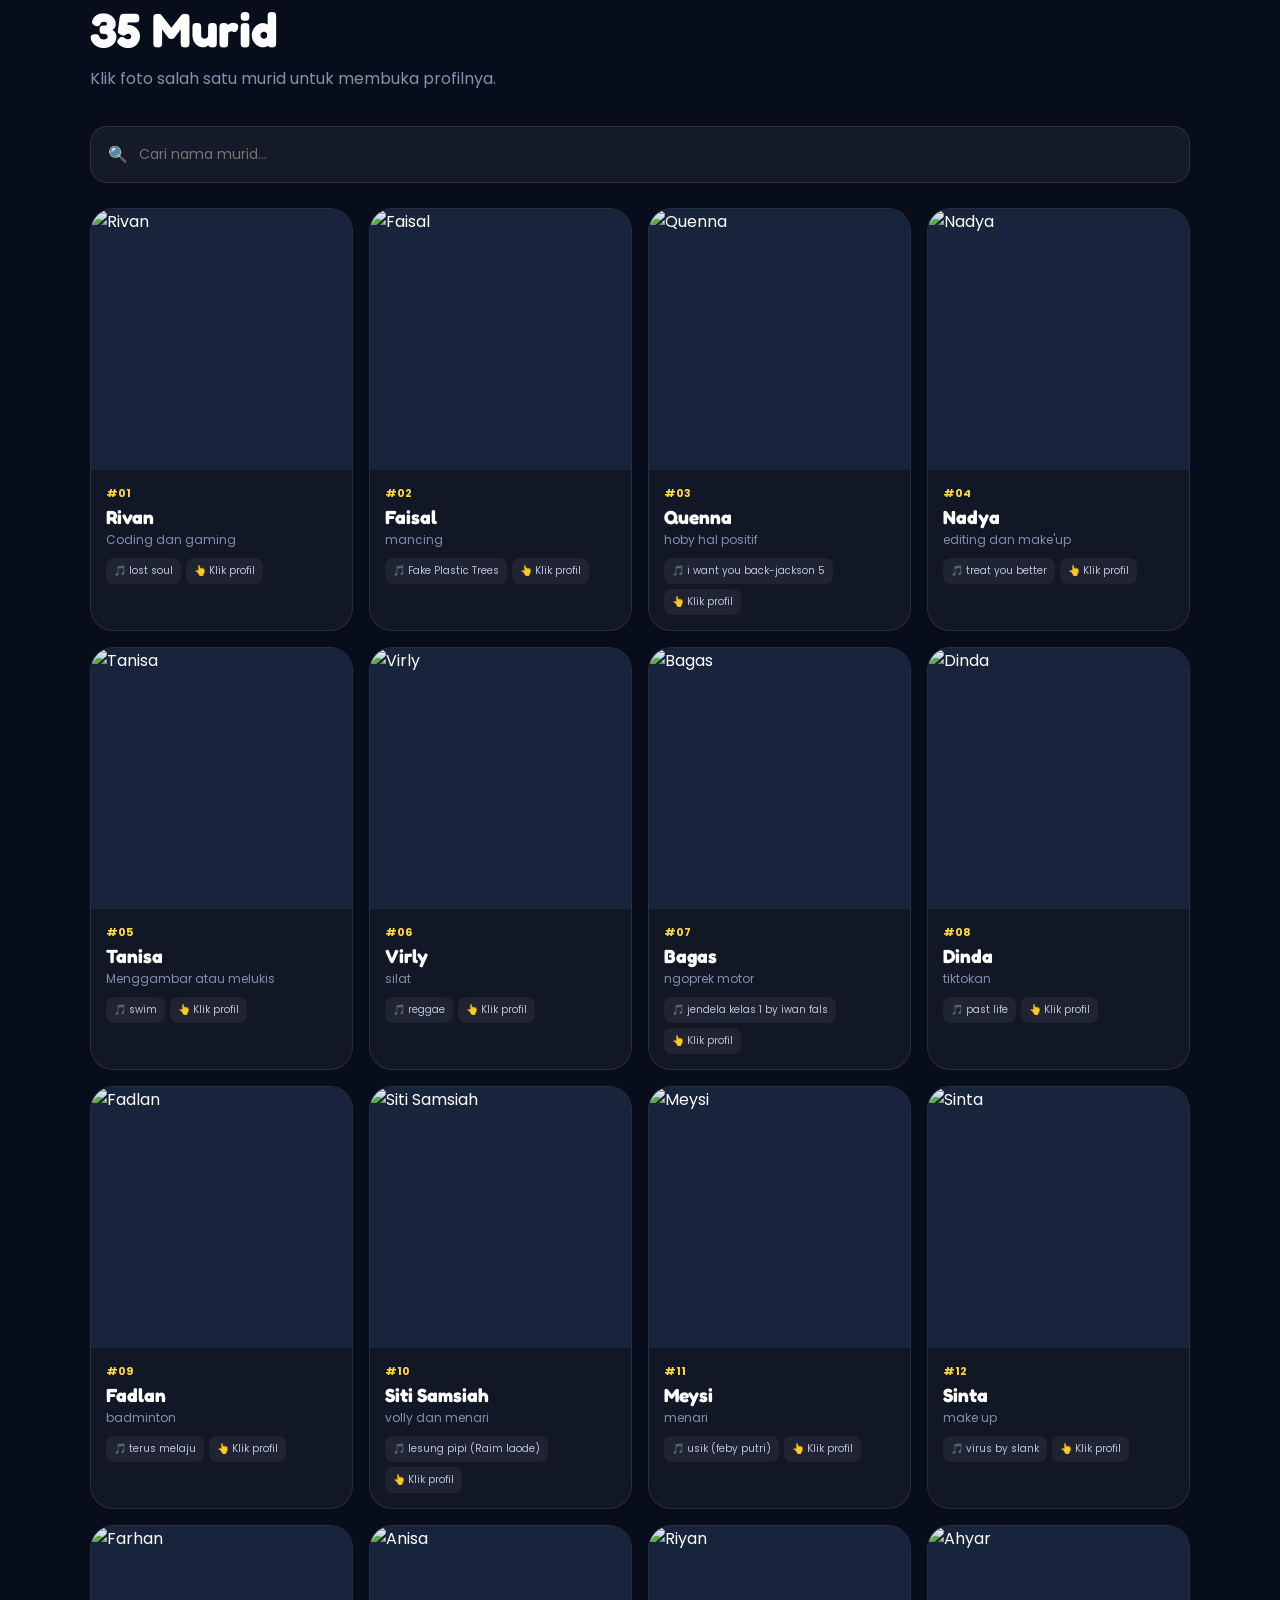
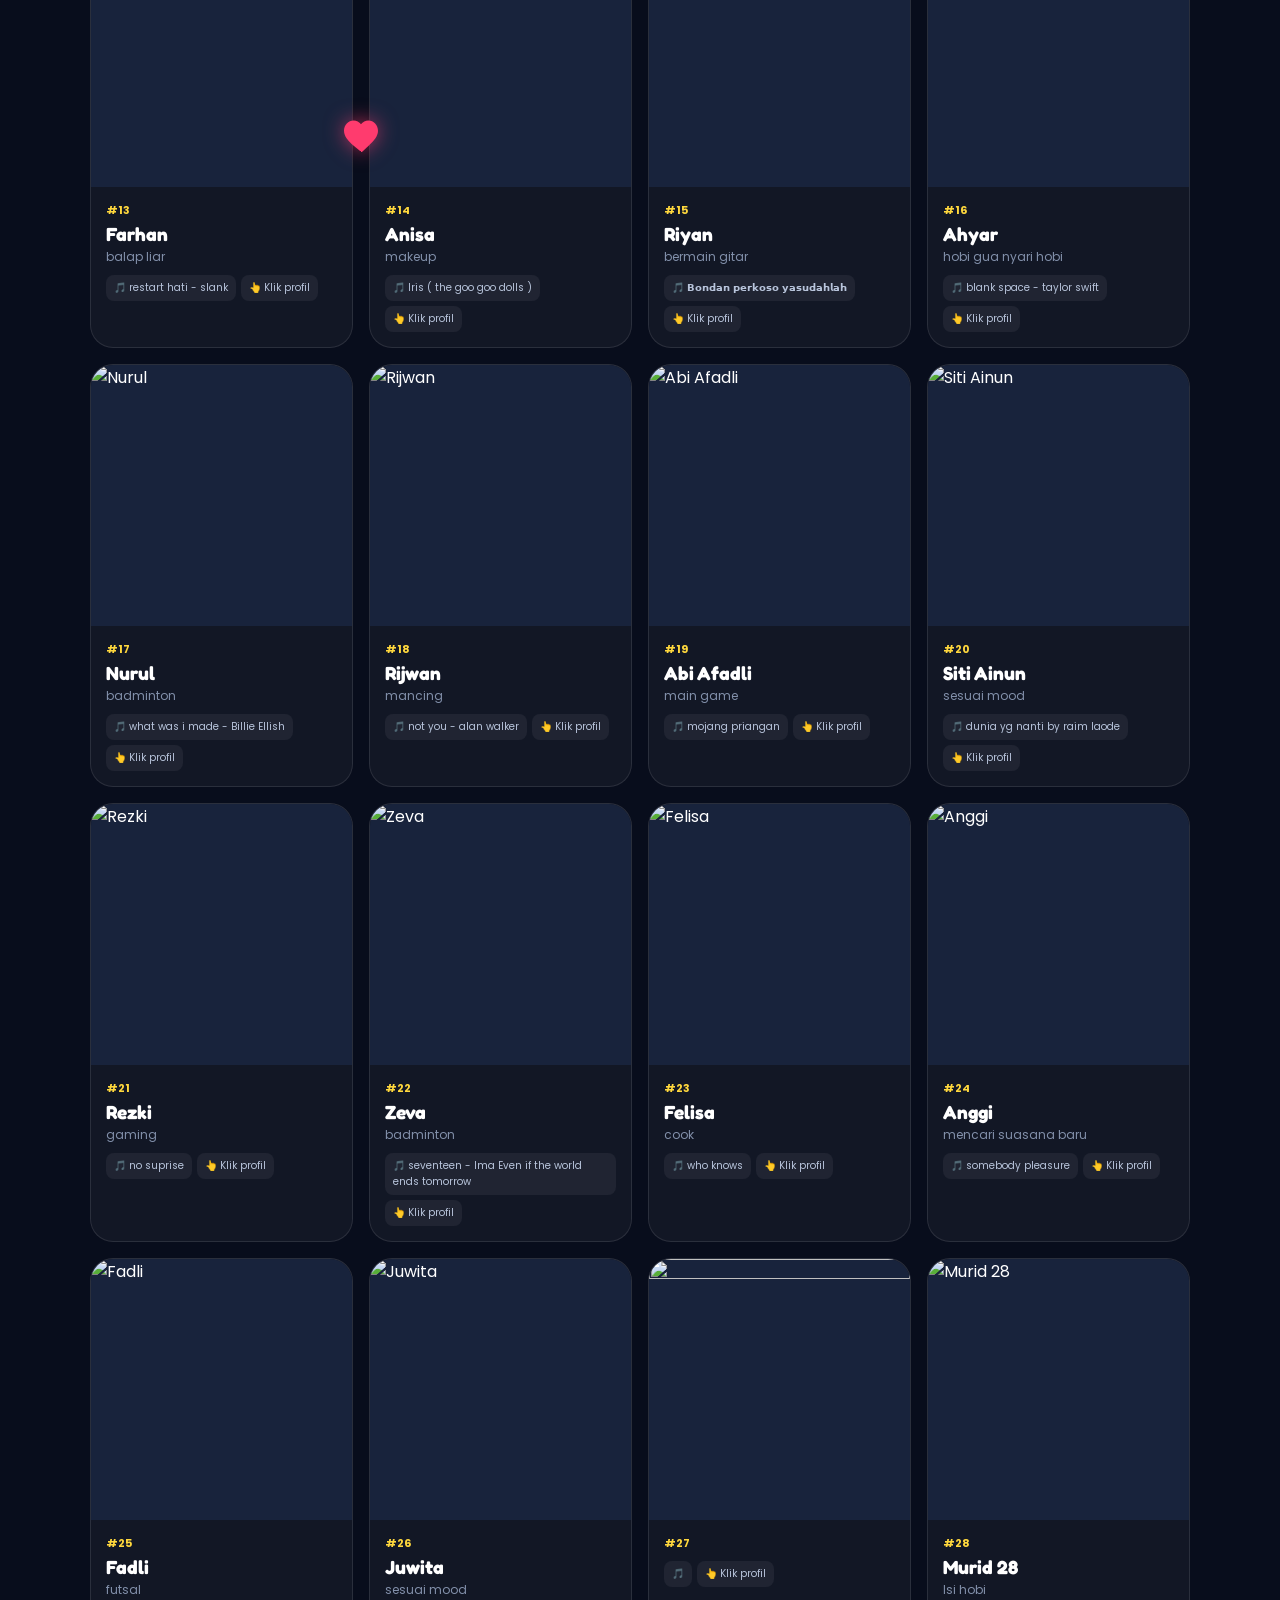
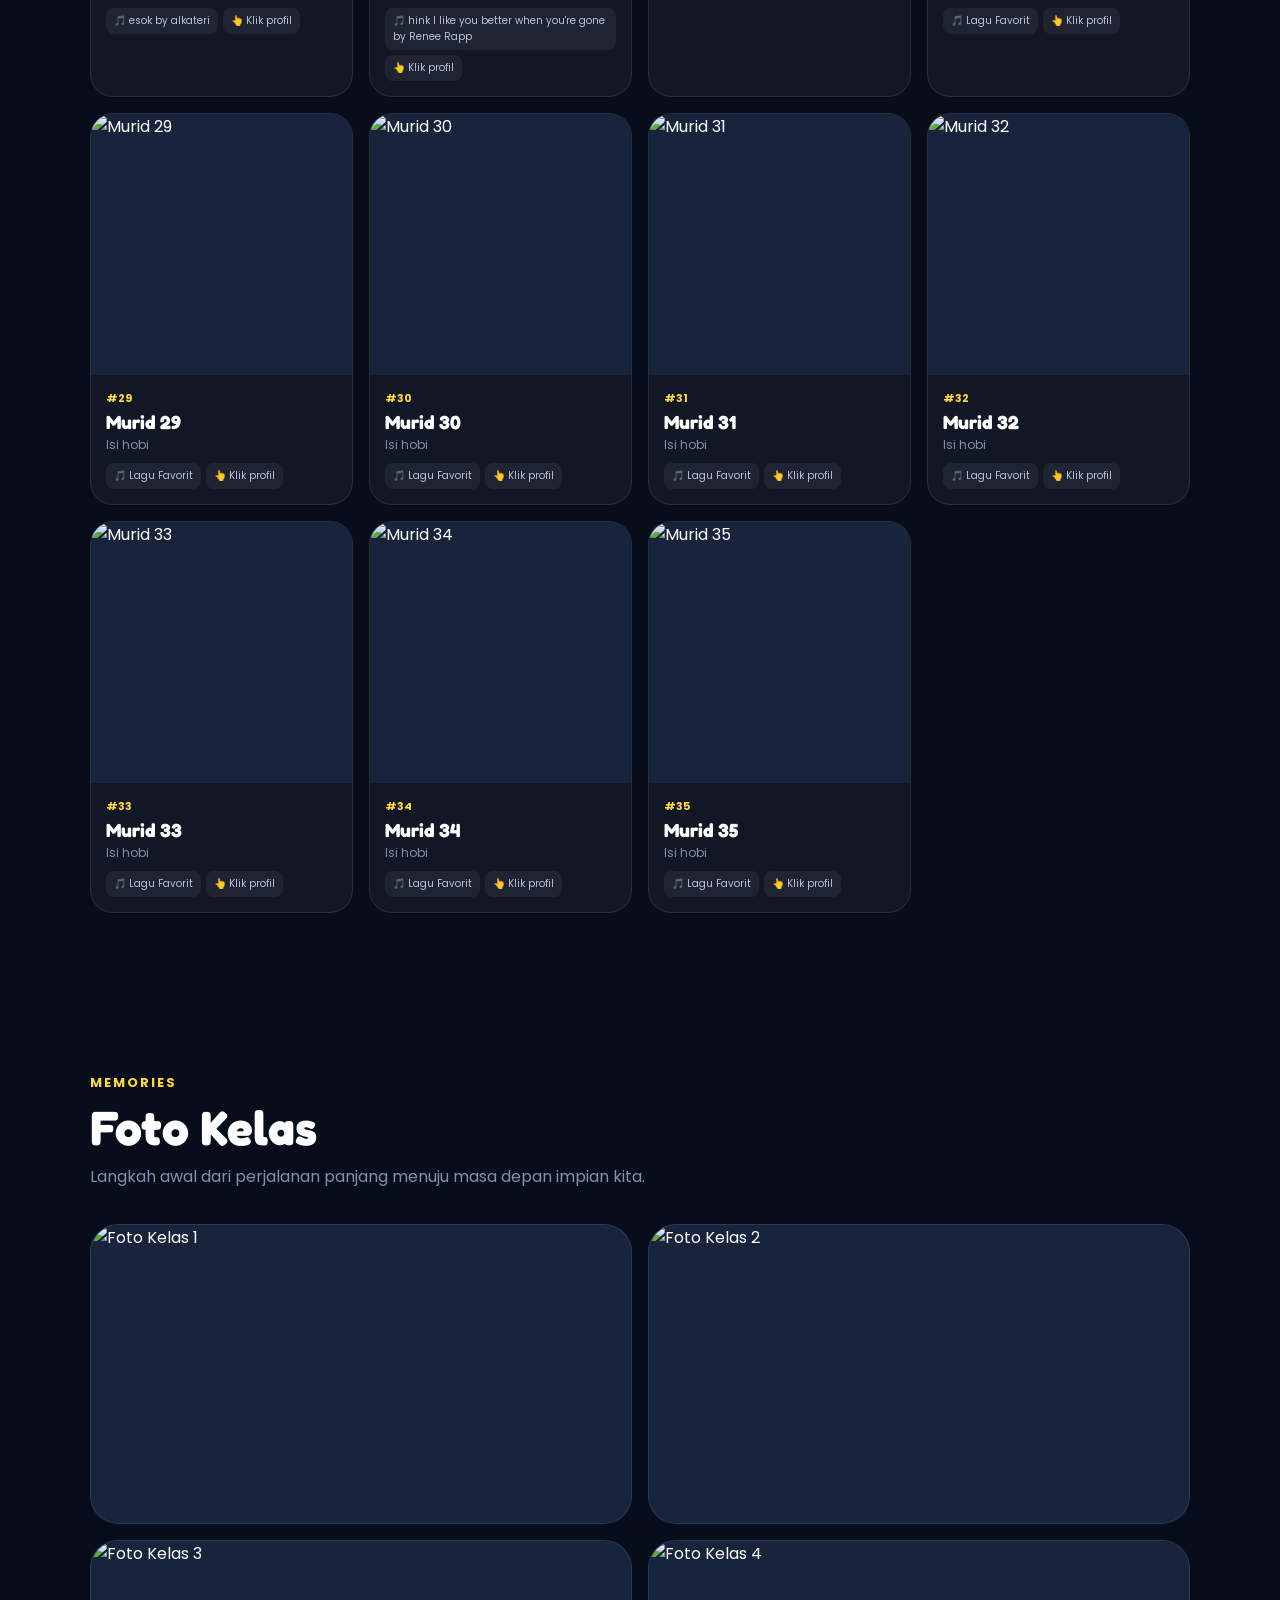
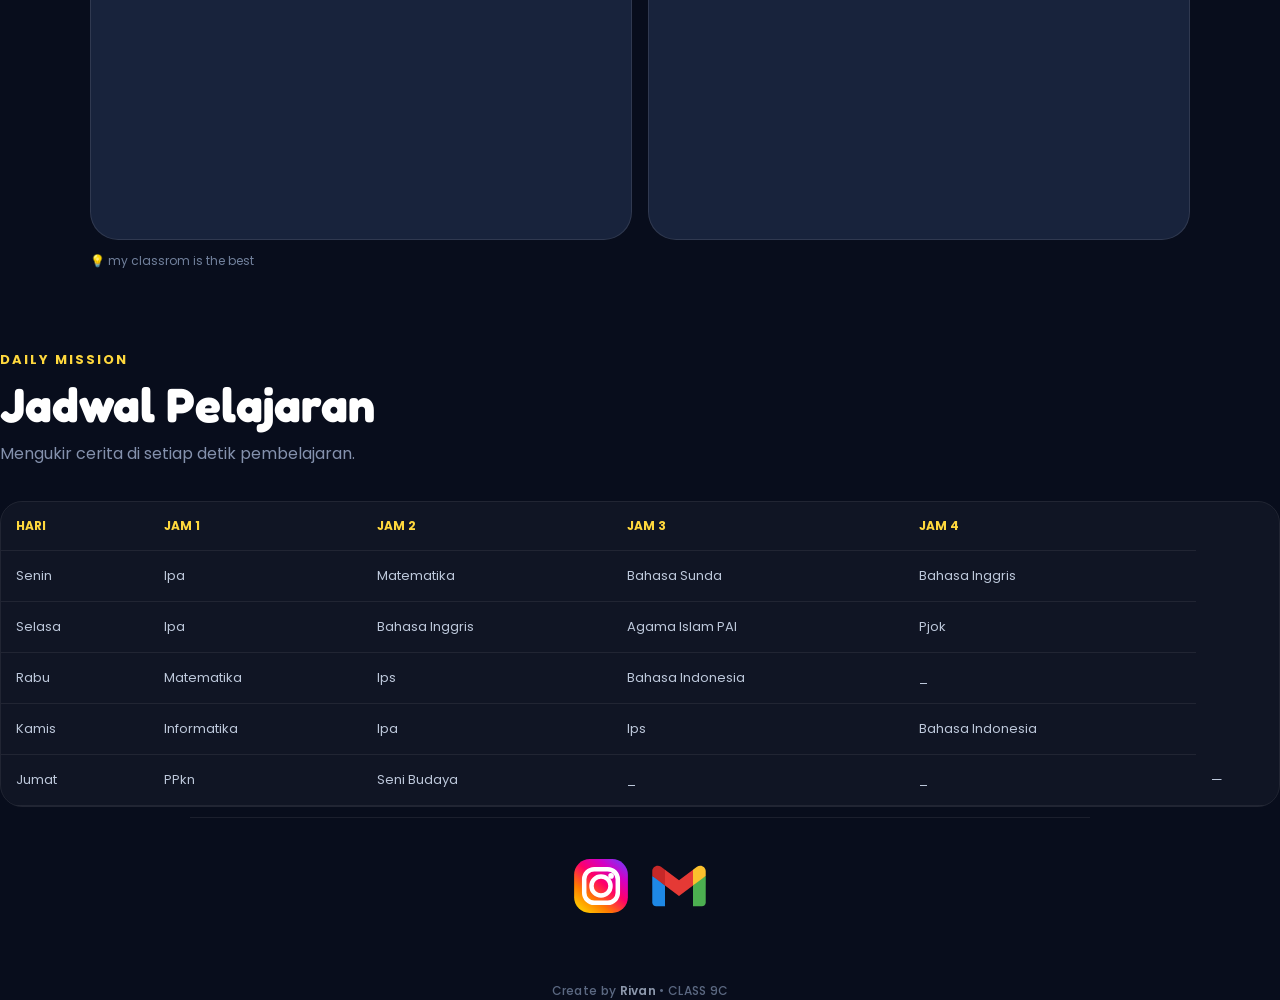
==== commit ce0adaf6: "Update website.html" ====
--- a/website.html
+++ b/website.html
@@ -1356,7 +1356,7 @@
     <div class="section-title">
         <div class="small">MEMORIES</div>
         <h2>Foto Kelas</h2>
-        <p>wet gua ubah .</p>
+        <p>Langkah awal dari perjalanan panjang menuju masa depan impian kita.</p>
     </div>
 
    <div class="class-photos">
@@ -1378,7 +1378,7 @@
     <div class="section-title">
         <div class="small">DAILY MISSION</div>
         <h2>Jadwal Pelajaran</h2>
-        <p>gua ubah foto kelas  (kalo ga mls) </p>
+        <p>Mengukir cerita di setiap detik pembelajaran.</p>
     </div>
 
     <div class="table-wrap">
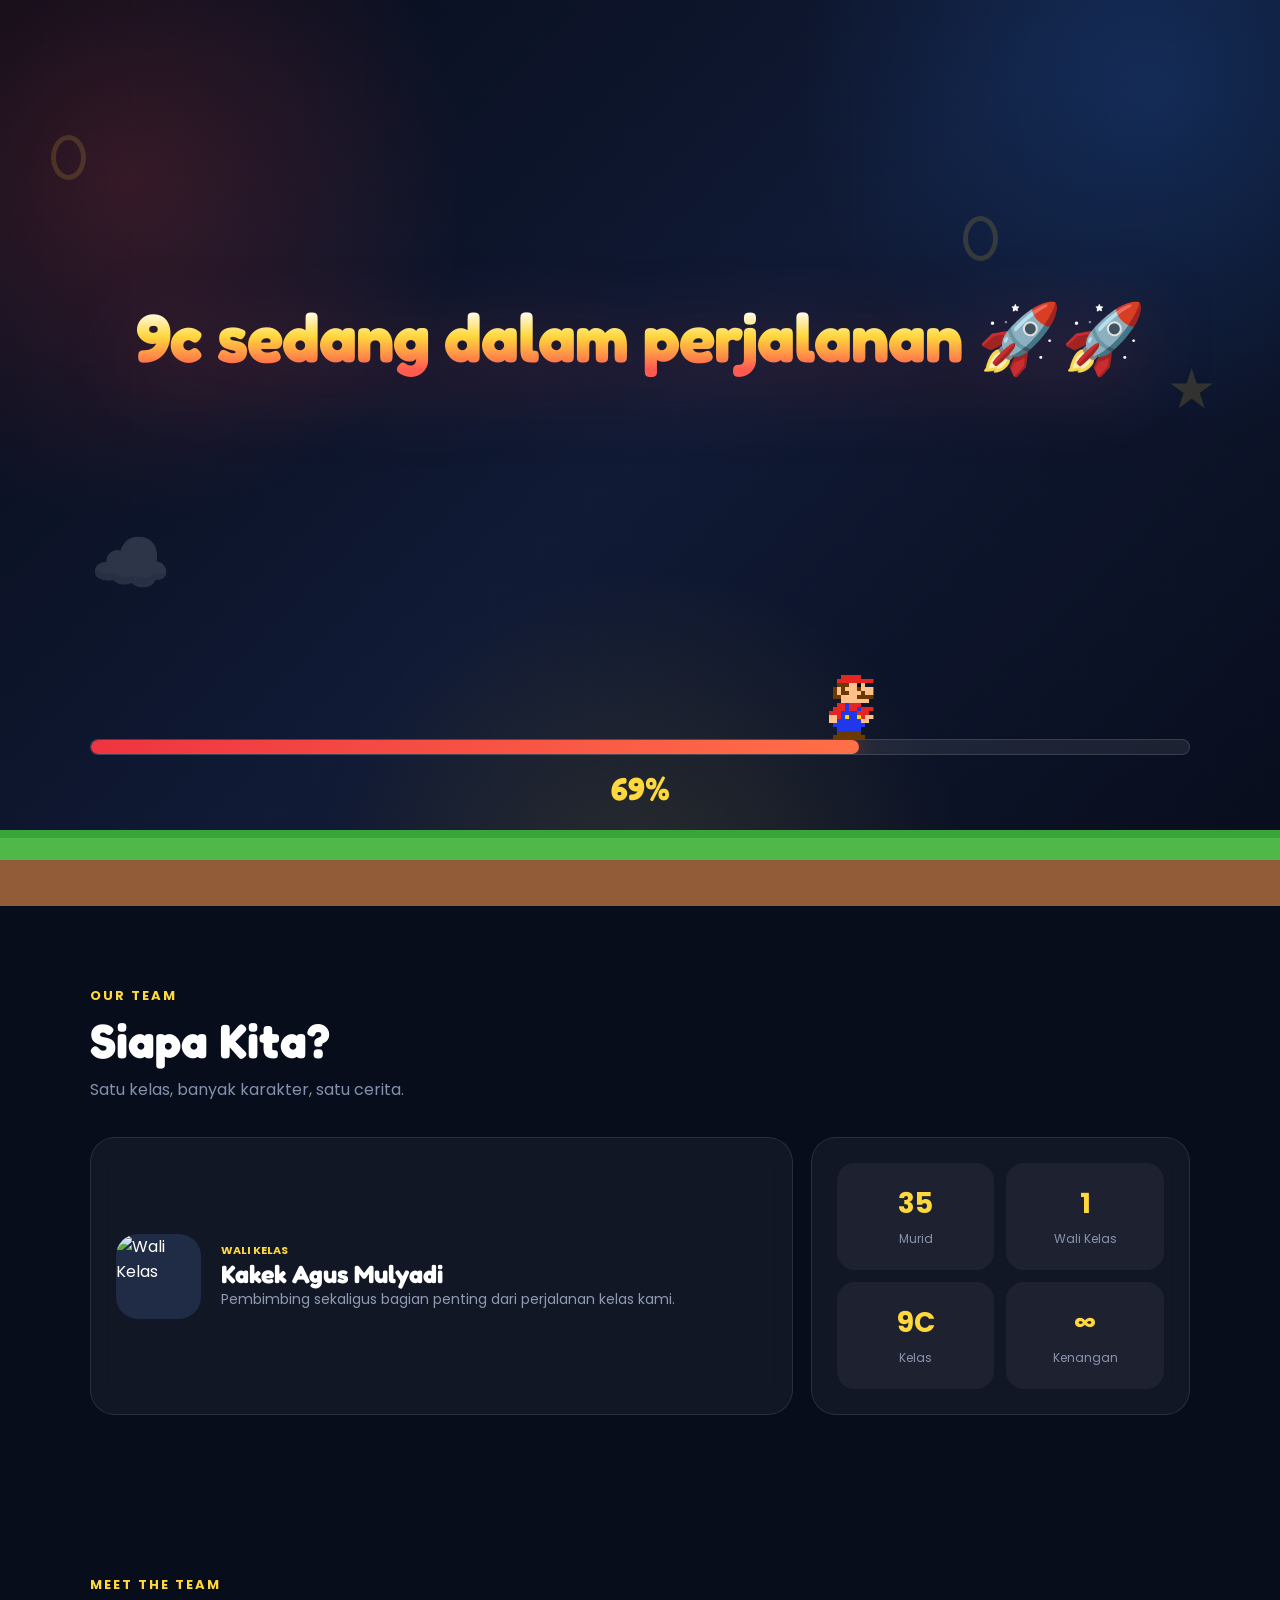
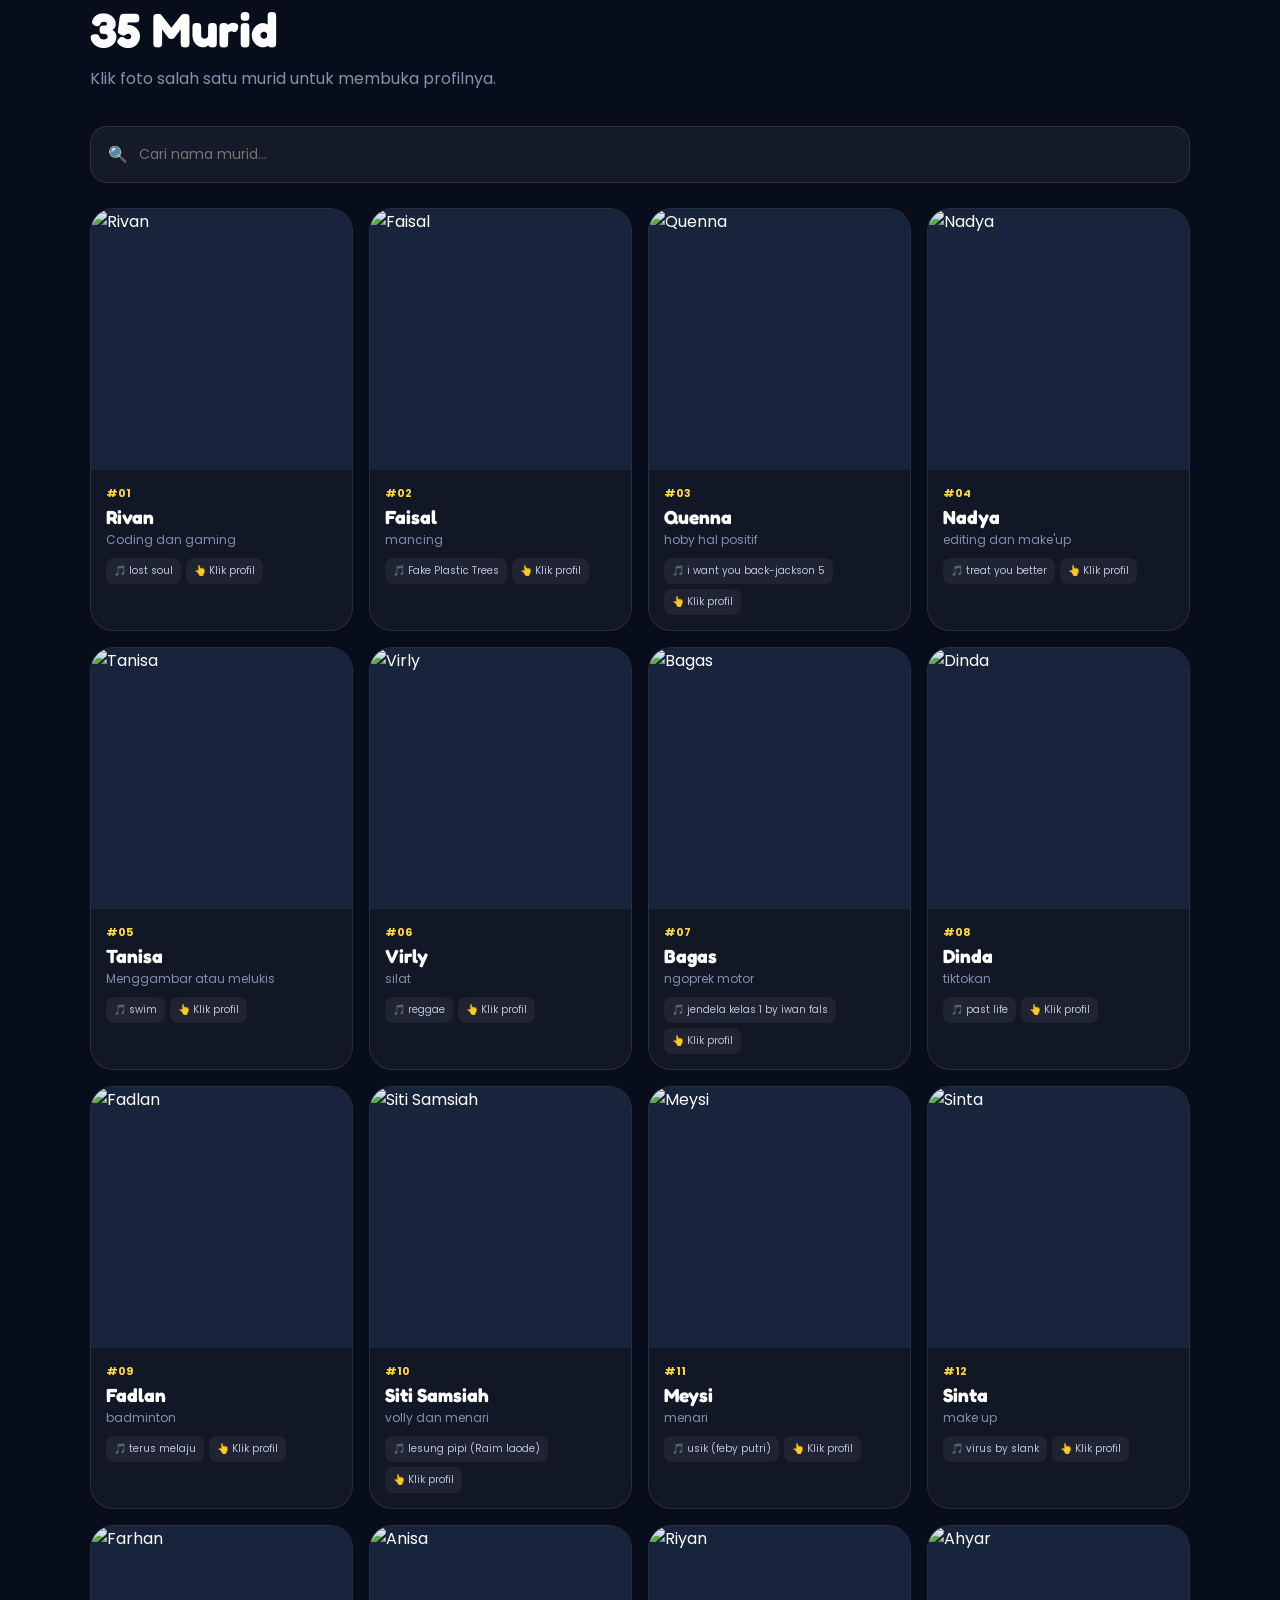
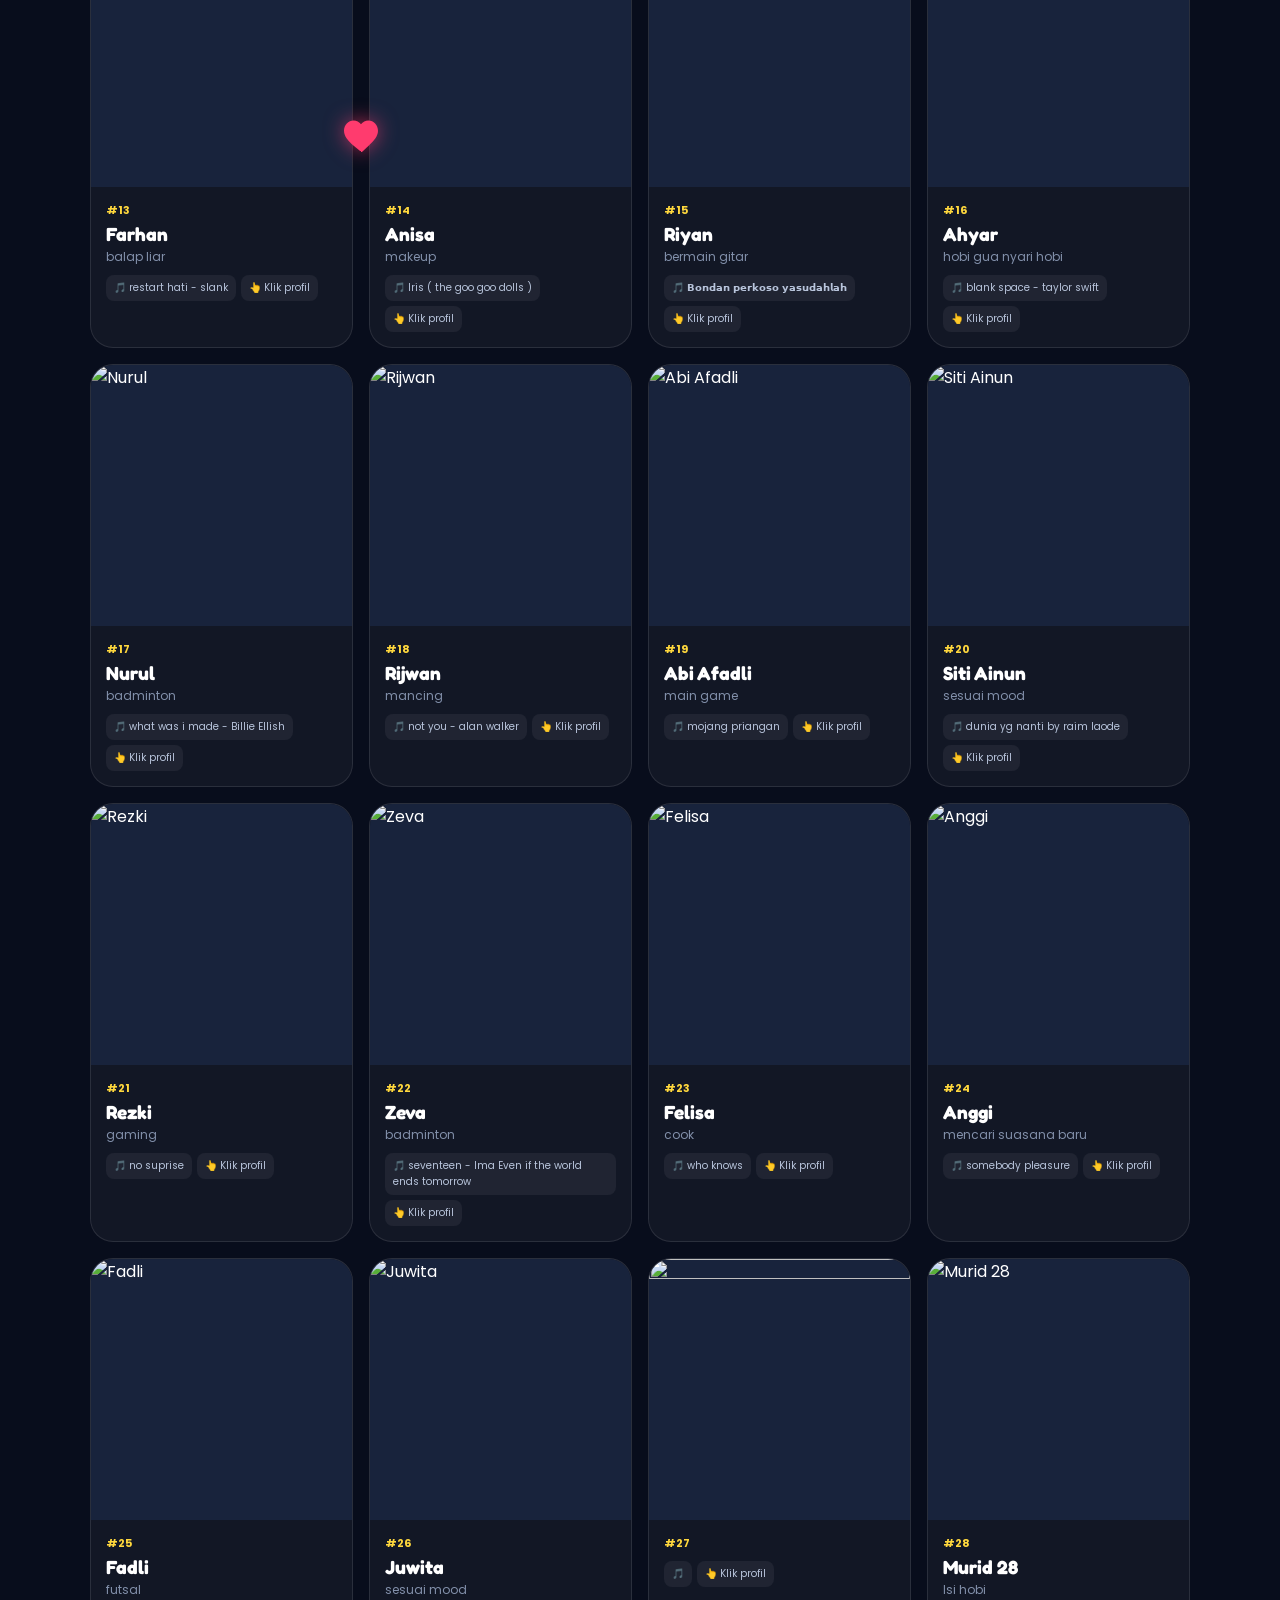
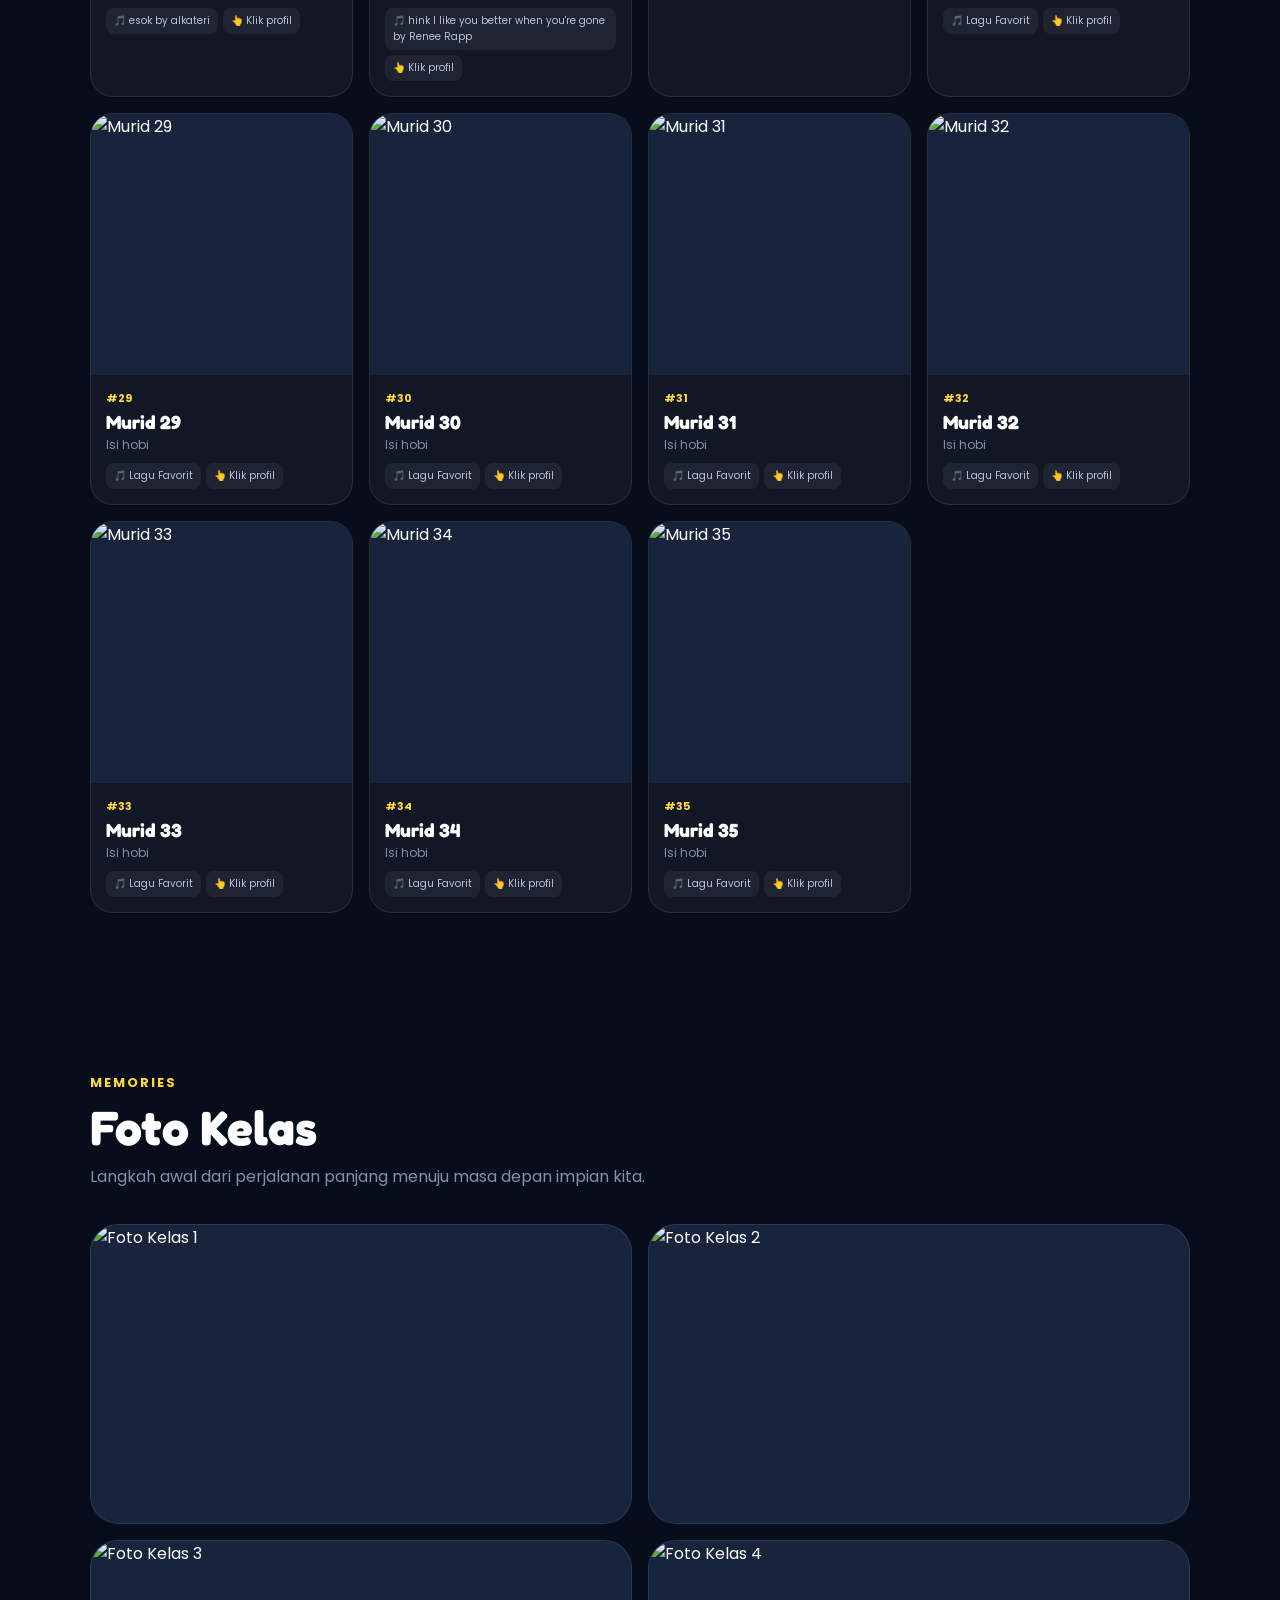
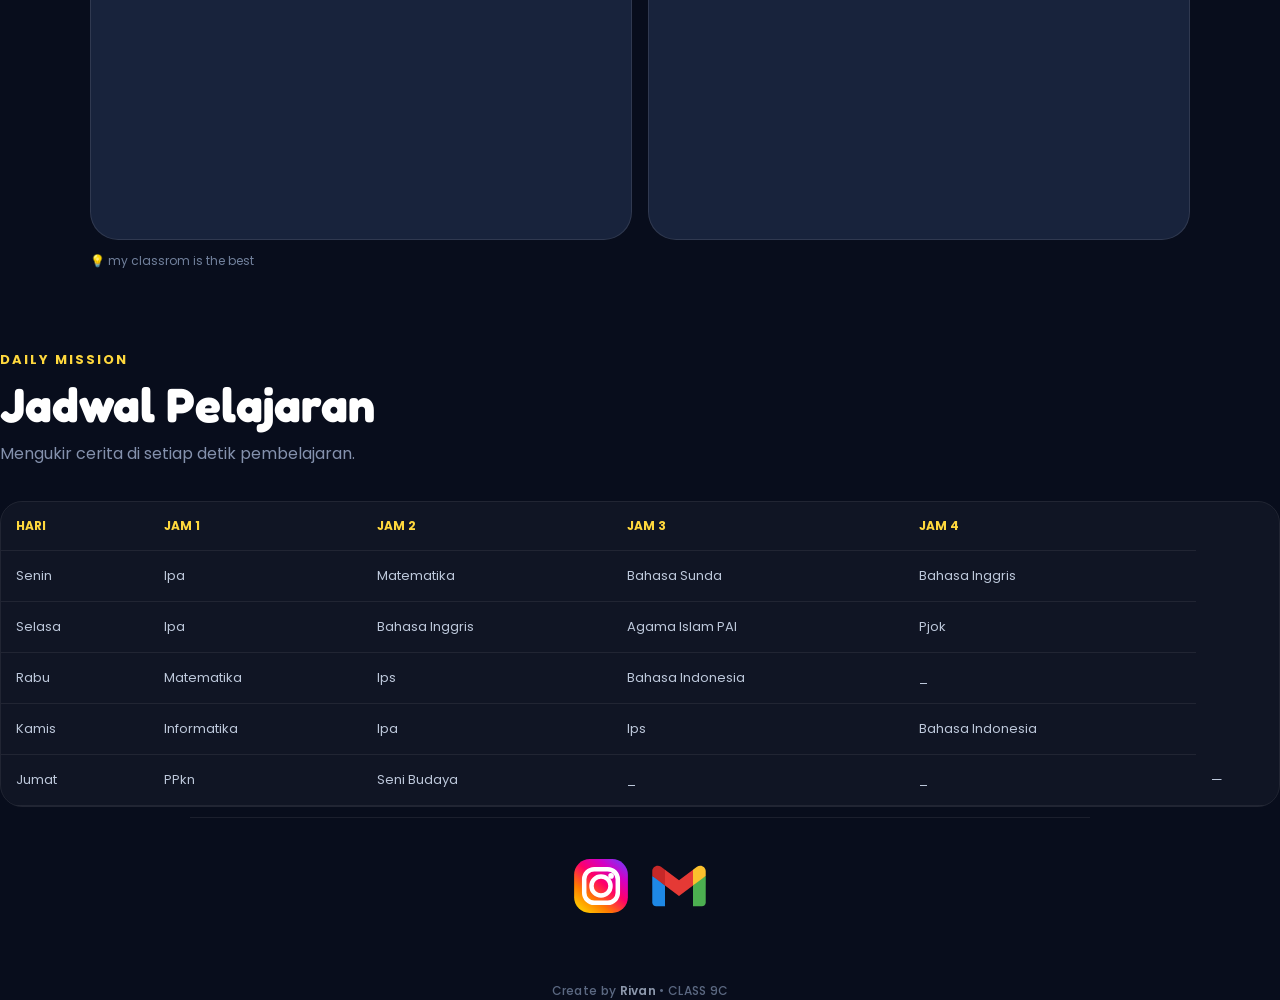
==== commit a2a29c97: "Update website.html" ====
--- a/website.html
+++ b/website.html
@@ -1561,6 +1561,8 @@
 <script src="mario.js"></script>
 <script src="hati berdetak.js"></script>
 <script src="foto.js"></script>
+<script src="scroll-geser.js"></script>
+<script src="love-25-26.js"></script>
 
 </body>
 </html>
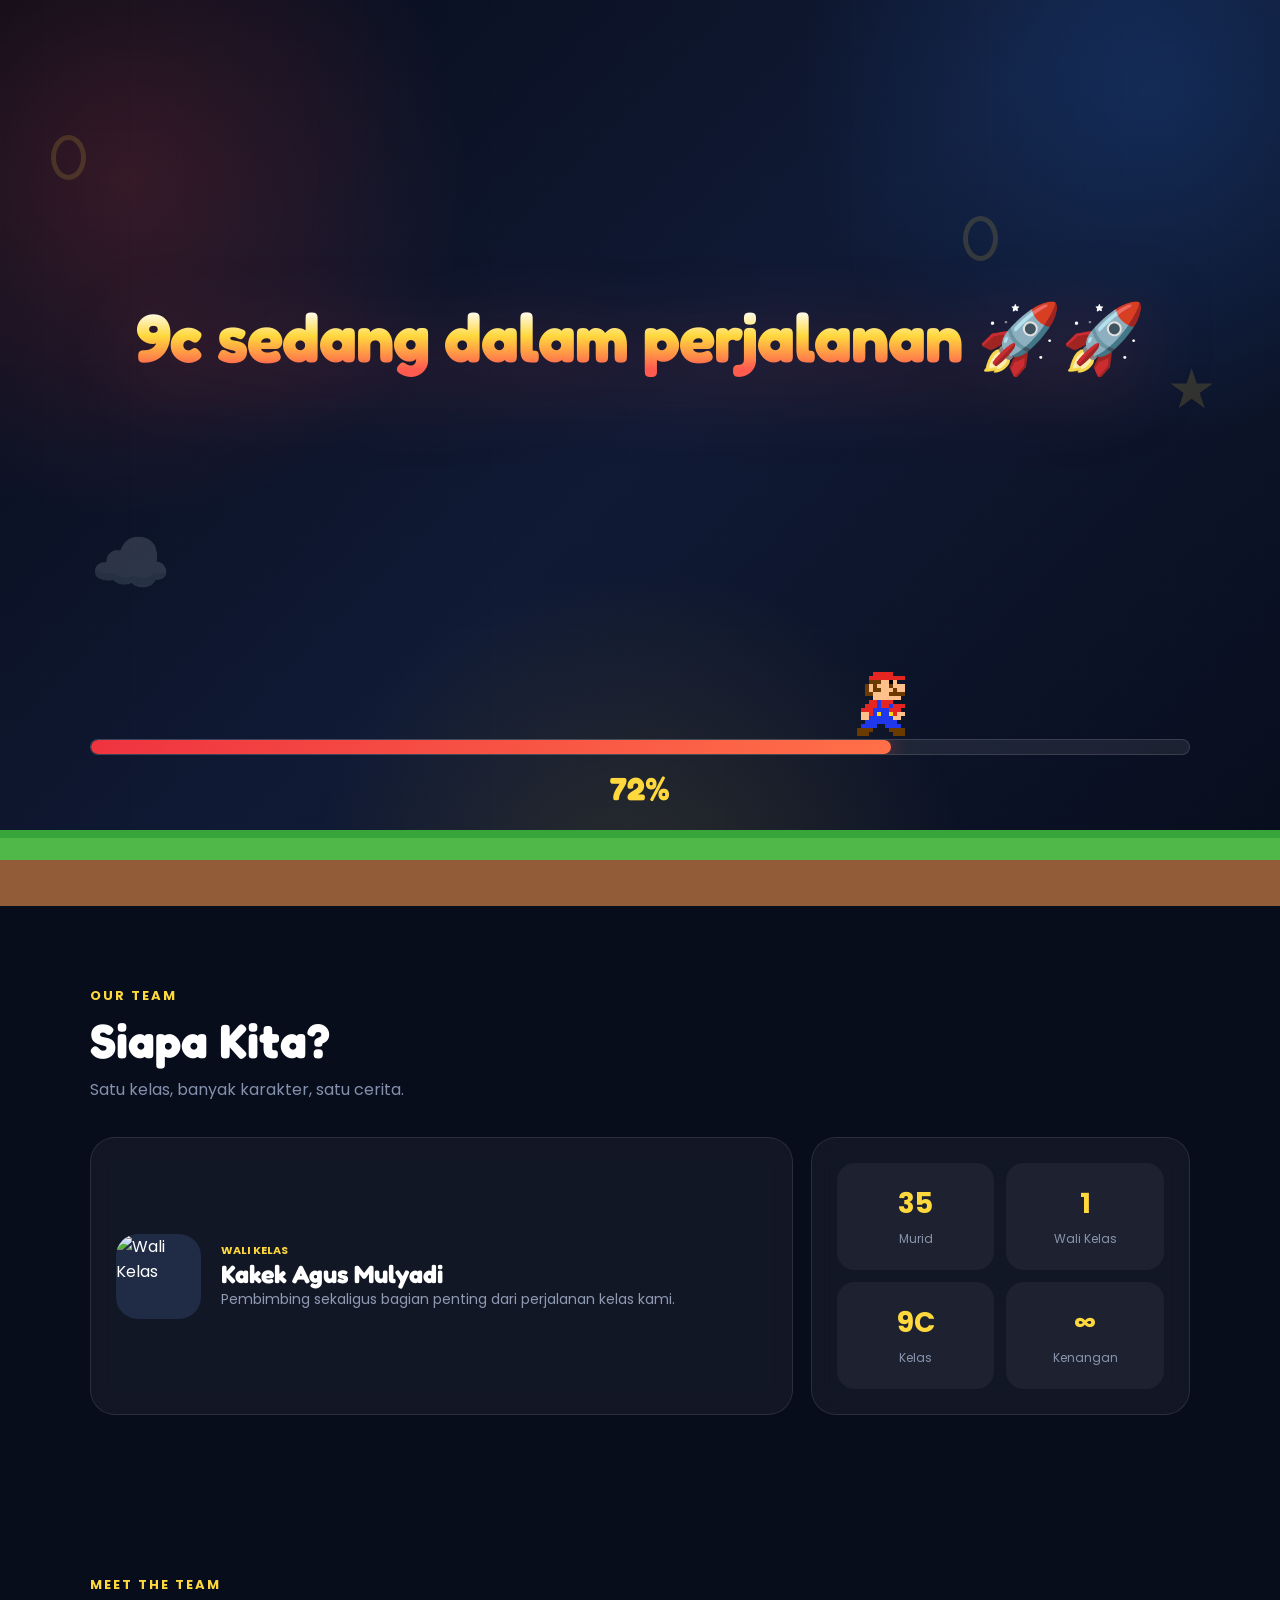
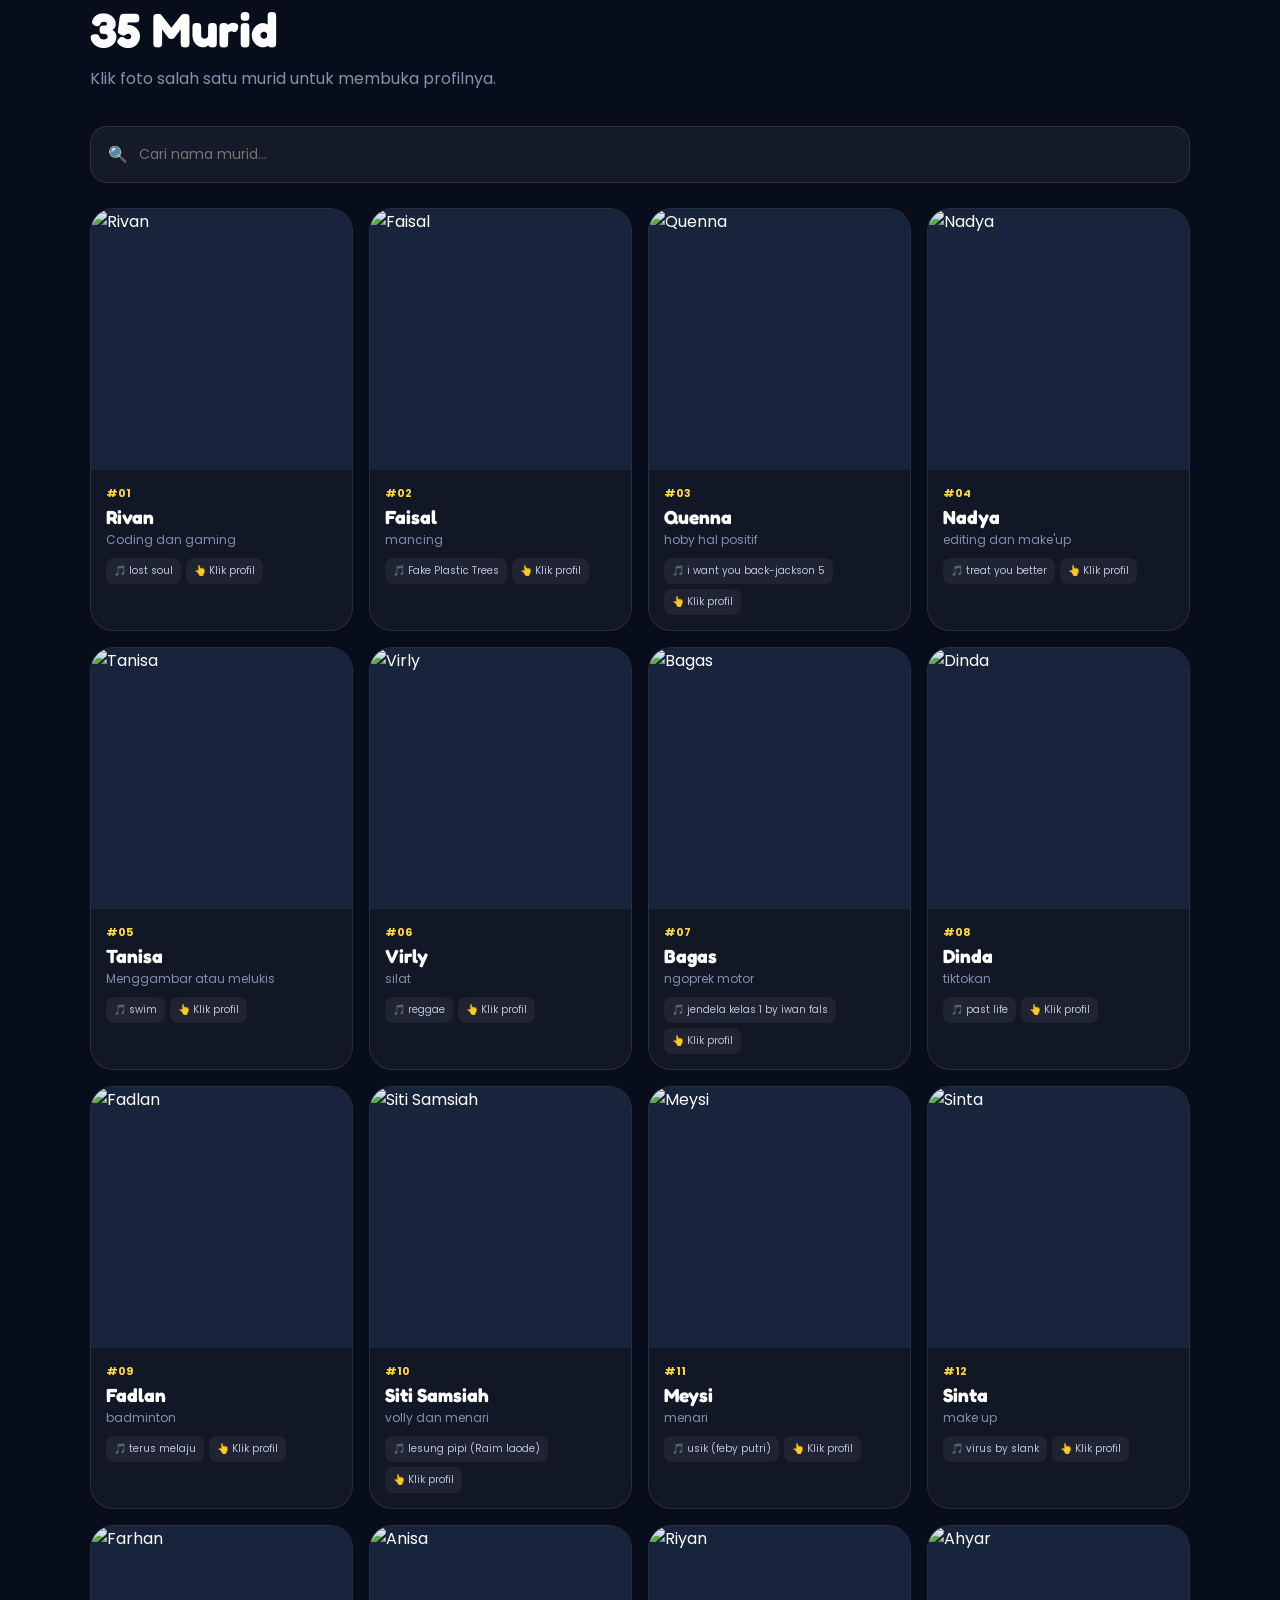
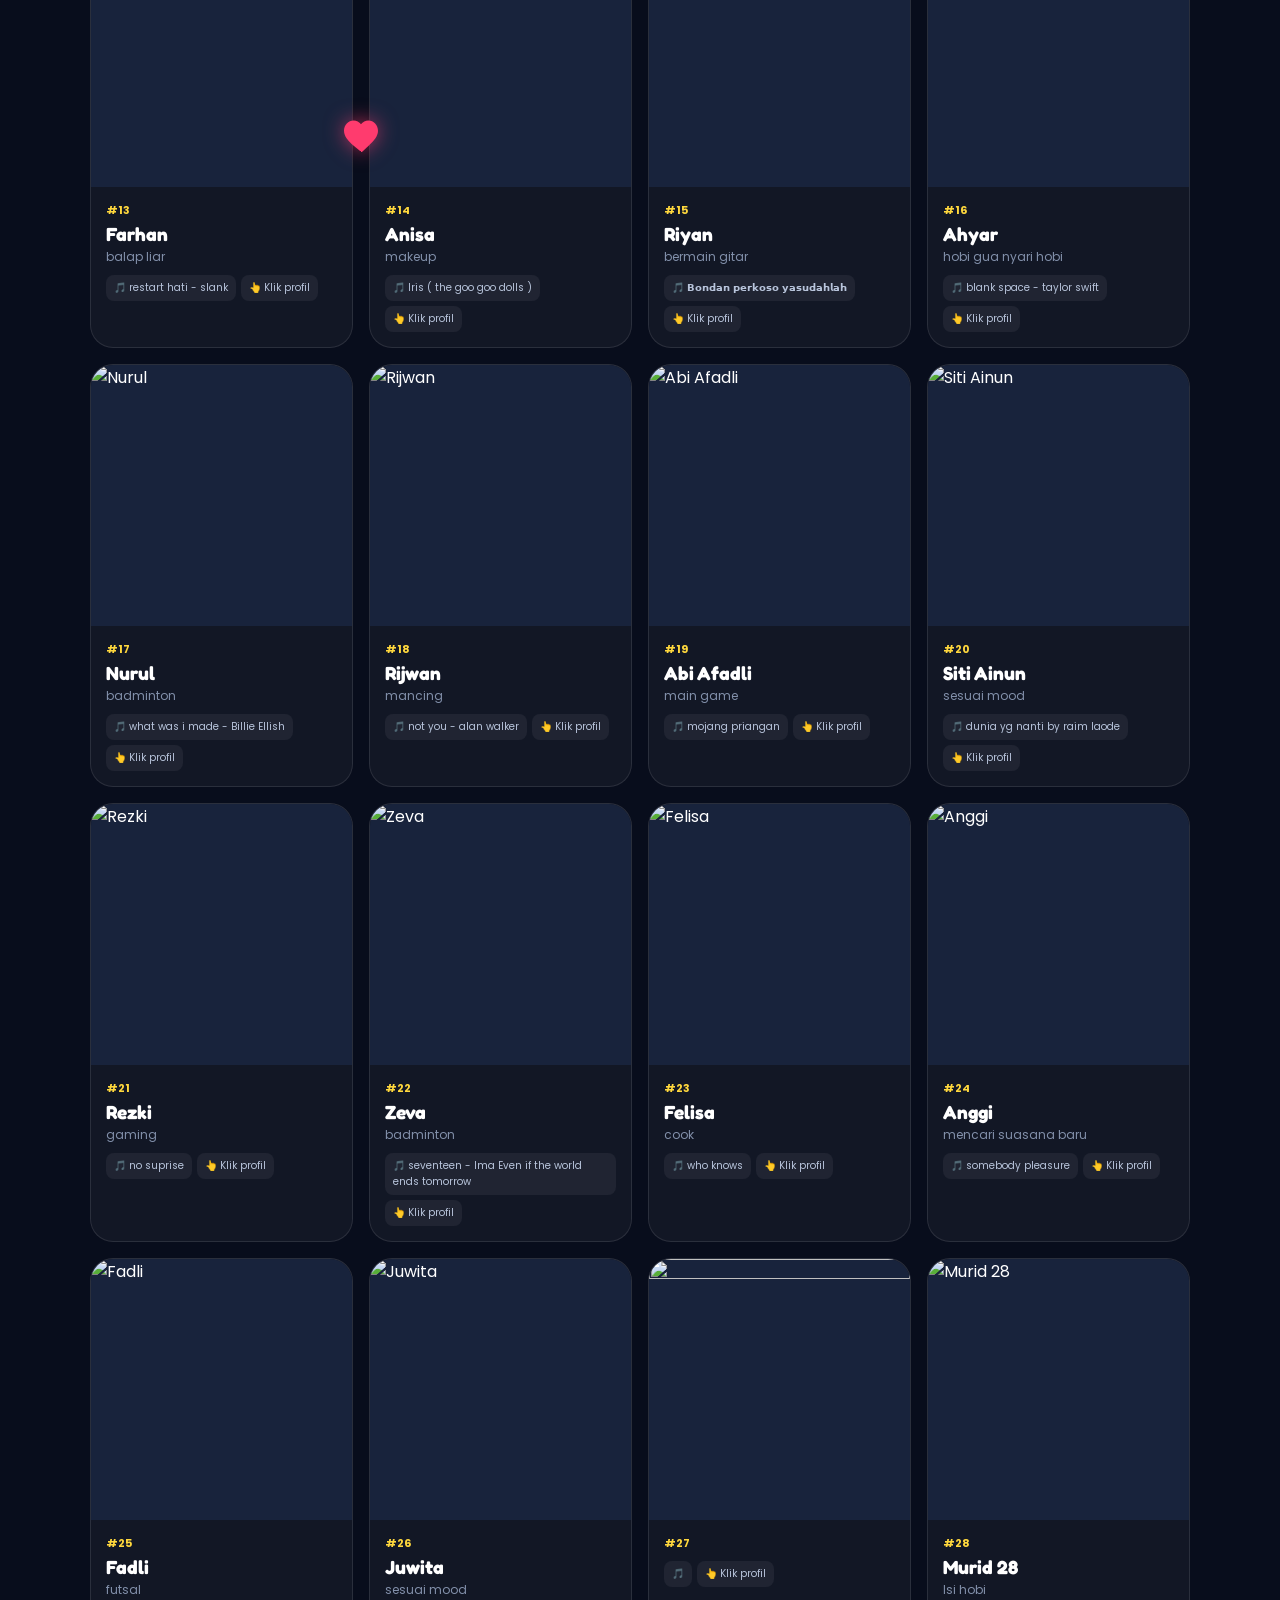
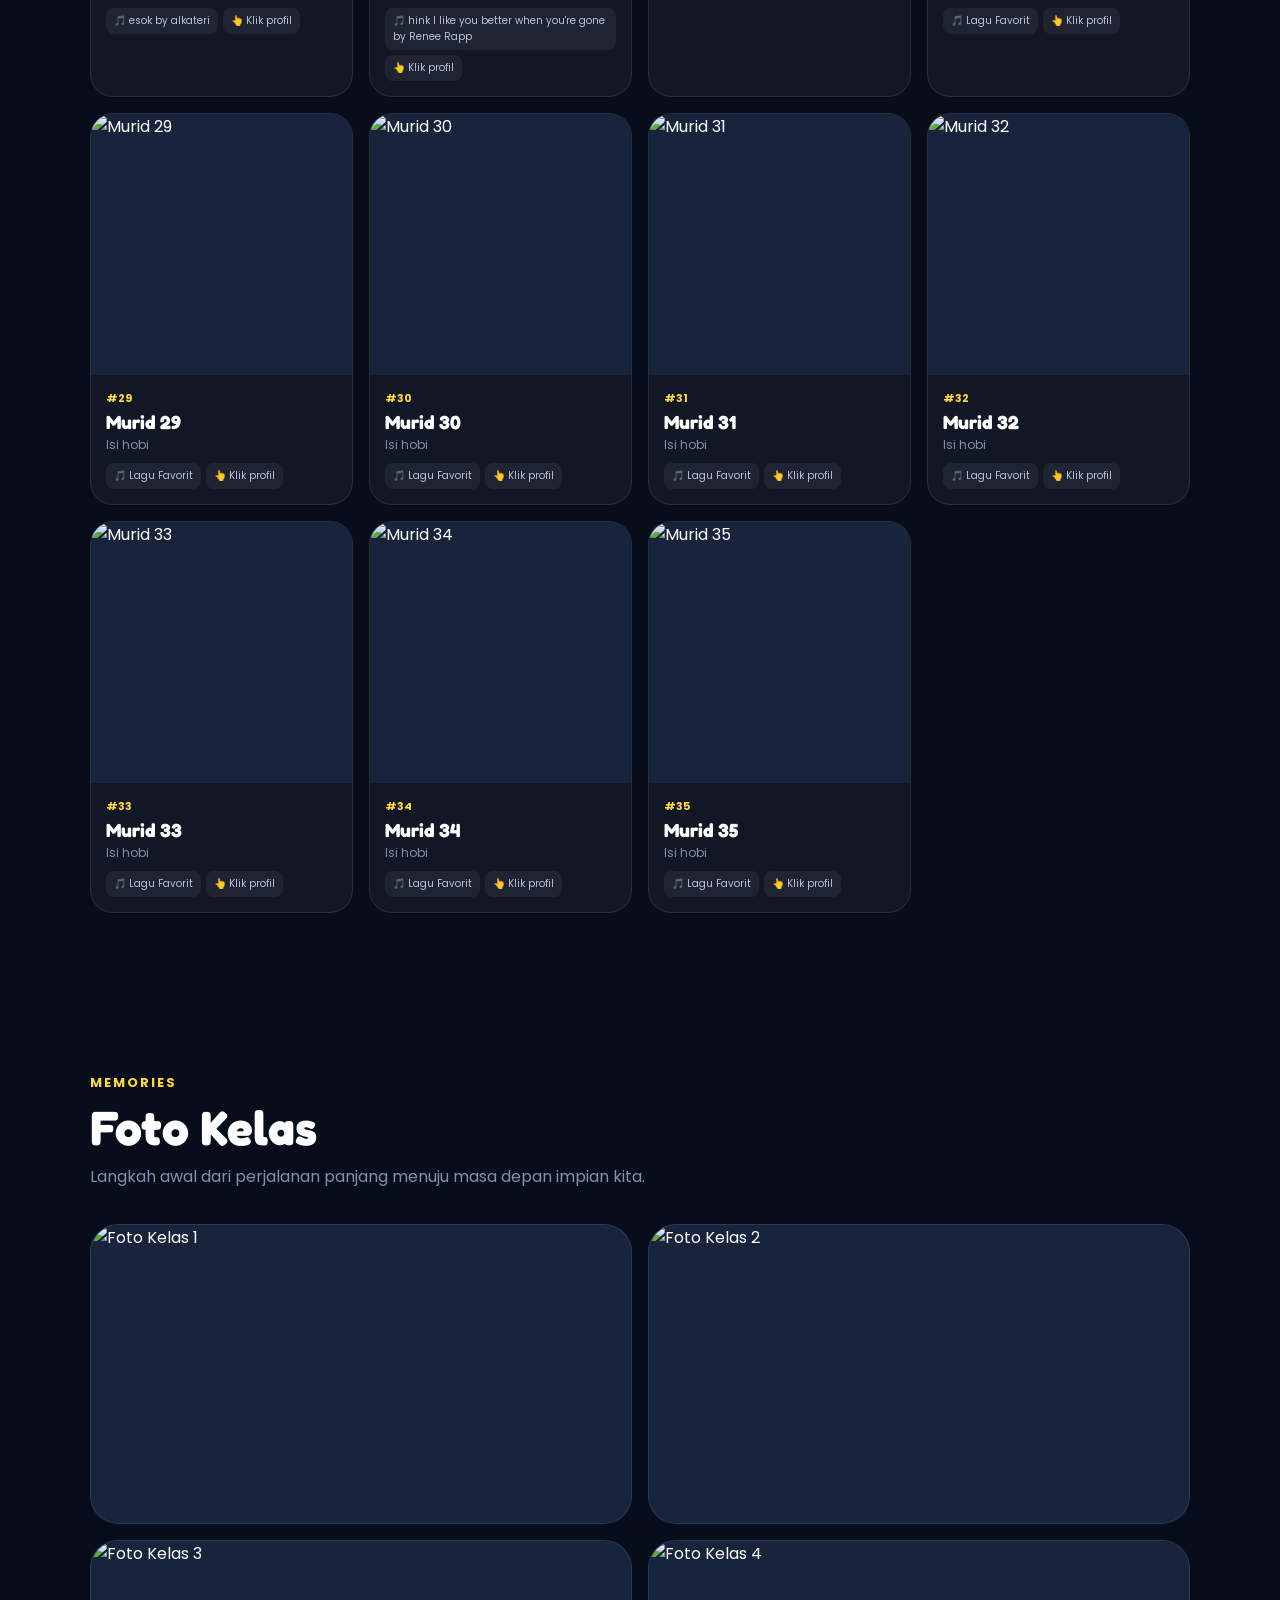
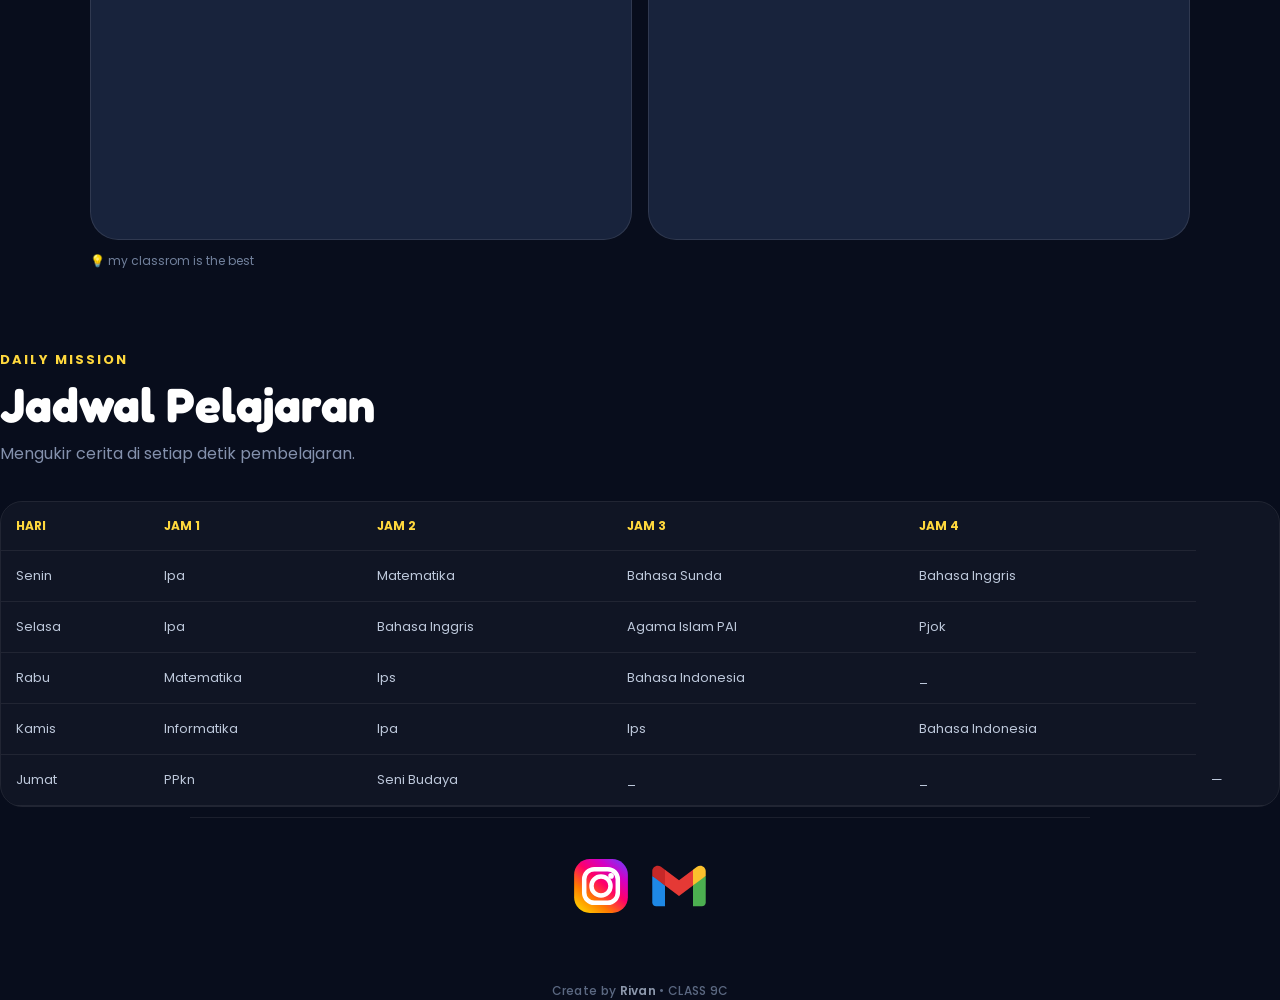
==== commit 94ac4f06: "Update website.html" ====
--- a/website.html
+++ b/website.html
@@ -1561,8 +1561,8 @@
 <script src="mario.js"></script>
 <script src="hati berdetak.js"></script>
 <script src="foto.js"></script>
-<script src="scroll-geser.js"></script>
-<script src="love-25-26.js"></script>
+<script src=".js"></script>
+<script src=".js"></script>
 
 </body>
 </html>
